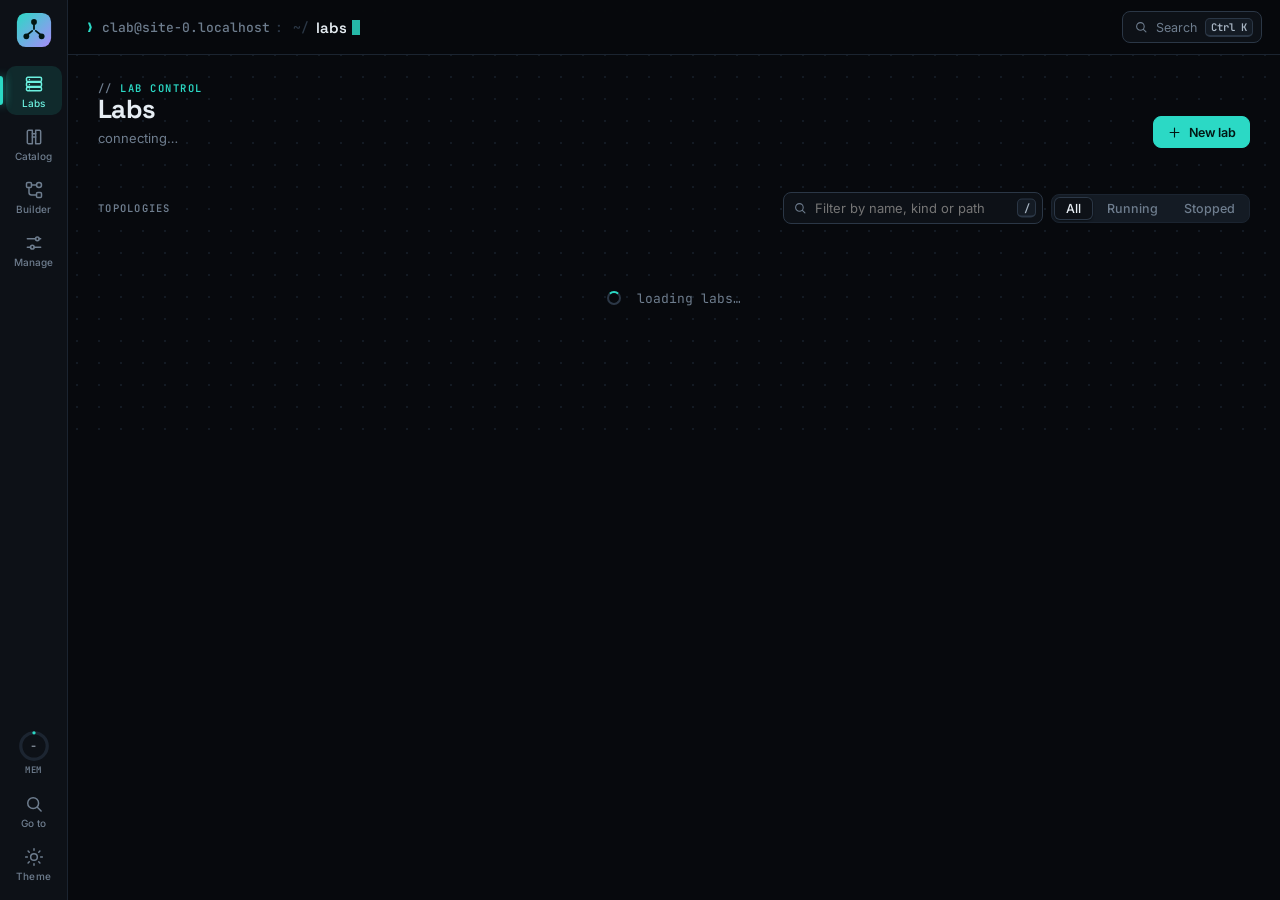
==== app/static/index.html @ 82f040de "Save current config: one click makes a running lab's state its next start "Save config" (lab list, t" ====
<!doctype html>
<html lang="en" data-theme="dark">
<head>
<meta charset="utf-8">
<meta name="viewport" content="width=device-width, initial-scale=1">
<title>Labs · Containerlab</title>
<link rel="icon" href="favicon.svg" type="image/svg+xml">
<script>try{if(localStorage.getItem("clabd-theme")==="light")document.documentElement.setAttribute("data-theme","light")}catch(e){}</script>
<link rel="stylesheet" href="ui.css">
<style>
/* ---------- header ---------- */
.live{display:inline-flex;align-items:center;gap:7px;font:500 11.5px var(--font-mono);color:var(--muted);
  padding:4px 10px;border:1px solid var(--line);border-radius:99px;background:var(--surface)}
.live.stale{color:var(--crit);border-color:color-mix(in srgb,var(--crit) 40%,transparent)}

/* ---------- host instruments ---------- */
.host{display:grid;grid-template-columns:repeat(4,minmax(0,1fr));gap:12px;margin:0 0 26px}
.meter{position:relative;background:var(--surface);border:1px solid var(--line);border-radius:var(--r-lg);
  padding:13px 16px 14px;min-width:0;overflow:hidden}
.meter::after{content:"";position:absolute;inset:0 0 auto 0;height:1px;
  background:linear-gradient(90deg,transparent,color-mix(in srgb,var(--accent) 45%,transparent),transparent);opacity:.6}
.meter .k{display:flex;align-items:center;gap:7px;font:600 10.5px var(--font-mono);letter-spacing:.12em;
  text-transform:uppercase;color:var(--muted)}
.meter .k svg{width:14px;height:14px;color:var(--accent)}
.meter .k .side{margin-left:auto;letter-spacing:.02em;text-transform:none;font-weight:500;color:var(--ink-2)}
.meter .v{font:600 24px/1.15 var(--font-mono);margin-top:8px;font-variant-numeric:tabular-nums;white-space:nowrap;
  letter-spacing:-.02em}
.meter .v small{font:400 12px var(--font-mono);color:var(--muted);margin-left:6px;letter-spacing:0}
.meter .spark{position:absolute;right:12px;bottom:12px;width:44%;height:34px;opacity:.9}
.meter .spark path.a{fill:color-mix(in srgb,var(--accent) 16%,transparent);stroke:none}
.meter .spark path.l{fill:none;stroke:var(--accent);stroke-width:1.6;vector-effect:non-scaling-stroke}
.meter .spark.warn path.l{stroke:var(--warn)} .meter .spark.warn path.a{fill:var(--warn-soft)}
.meter .spark.crit path.l{stroke:var(--crit)} .meter .spark.crit path.a{fill:var(--crit-soft)}
.bar{height:5px;border-radius:3px;background:var(--surface-3);margin-top:12px;overflow:hidden;max-width:52%}
.bar.full{max-width:none}
.bar i{display:block;height:100%;background:linear-gradient(90deg,var(--accent),var(--accent-ink));border-radius:3px;transition:width .6s ease}
.bar i.warn{background:var(--warn)} .bar i.crit{background:var(--crit)}
.segbar{display:flex;gap:3px;margin-top:12px;height:5px}
.segbar i{flex:1;border-radius:2px;background:var(--surface-3)}
.segbar i.on{background:var(--ok);box-shadow:0 0 6px color-mix(in srgb,var(--ok) 60%,transparent)}
@media (max-width:980px){ .host{grid-template-columns:1fr 1fr} }
@media (max-width:520px){ .host{grid-template-columns:1fr} }

/* ---------- toolbar ---------- */
.listhead{display:flex;align-items:center;gap:10px;margin:0 0 12px;flex-wrap:wrap}
.listhead .count{font:12px var(--font-mono);color:var(--muted)}
.listhead .tools{margin-left:auto;display:flex;gap:8px;align-items:center;flex-wrap:wrap}
.search input{width:260px}
@media (max-width:760px){ .search input{width:170px} }

/* ---------- lab rows ---------- */
.labs{display:flex;flex-direction:column;gap:8px}
.lab{position:relative;display:grid;grid-template-columns:96px minmax(0,1fr) auto auto;align-items:center;gap:18px;
  padding:10px 12px 10px 10px;background:var(--surface);border:1px solid var(--line);border-radius:var(--r-lg);
  cursor:pointer;transition:border-color .15s,box-shadow .15s,transform .15s;animation:rise .2s ease-out both}
.lab:hover{border-color:var(--line-strong);box-shadow:var(--shadow-sm)}
.lab.run{border-color:color-mix(in srgb,var(--ok) 38%,var(--line))}
.lab.run::before{content:"";position:absolute;left:-1px;top:14px;bottom:14px;width:3px;border-radius:0 3px 3px 0;
  background:var(--ok);box-shadow:0 0 12px var(--ok)}
.lab.part::before{background:var(--warn);box-shadow:0 0 12px var(--warn)}
.lab.open{border-bottom-left-radius:0;border-bottom-right-radius:0;border-color:var(--line-strong)}
.thumb{width:96px;height:60px;border-radius:8px;background:var(--canvas);border:1px solid var(--line);display:block;overflow:hidden}
.thumb line{stroke:var(--line-strong);stroke-width:1.3}
.thumb circle{fill:var(--oth);stroke:var(--canvas);stroke-width:1.2}
.thumb .k-xe{fill:var(--xe)} .thumb .k-xr{fill:var(--xr)} .thumb .k-nx{fill:var(--nx)} .thumb .k-lin{fill:var(--lin)}
.thumb .k-frr{fill:var(--frr)} .thumb .k-srl{fill:var(--srl)}
.lab.run .thumb line{stroke:color-mix(in srgb,var(--ok) 55%,var(--line-strong))}
.labmain{min-width:0}
.labname{display:flex;align-items:center;gap:9px;flex-wrap:wrap;min-width:0}
.labname a{font:600 16px var(--font-display);color:var(--ink);text-decoration:none;letter-spacing:-.01em}
.labname a:hover{color:var(--accent-ink)}
.kinds{display:flex;gap:5px;flex-wrap:wrap;margin-top:6px}
.labsub{font:11px var(--font-mono);color:var(--muted);margin-top:6px;white-space:nowrap;overflow:hidden;text-overflow:ellipsis}
.facts{display:grid;grid-template-columns:repeat(3,auto);gap:2px 18px;text-align:right;font-variant-numeric:tabular-nums}
.facts b{display:block;font:600 15px var(--font-mono);color:var(--ink)}
.facts span{display:block;font:500 9.5px var(--font-mono);letter-spacing:.1em;text-transform:uppercase;color:var(--muted)}
.acts{display:flex;gap:4px;align-items:center}
.acts .ub.main{min-width:108px}
.acts .ub.main.go svg{color:var(--ok)} .acts .ub.main.re svg{color:var(--warn)} .acts .ub.main.halt svg{color:var(--crit)}
.acts .chev svg{transition:transform .18s}
.lab.open .acts .chev svg{transform:rotate(180deg)}
@media (max-width:1060px){ .facts{display:none} }
@media (max-width:760px){
  .lab{grid-template-columns:minmax(0,1fr) auto} .thumb{display:none}
  .acts .ub.main{min-width:0}
}

/* node table */
.nodes{margin-top:-9px;border:1px solid var(--line-strong);border-top:1px dashed var(--line);
  border-radius:0 0 var(--r-lg) var(--r-lg);background:var(--surface);overflow-x:auto;padding:4px 8px 8px}
.nodes table{min-width:760px}
.nodes td{font:12px var(--font-mono);white-space:nowrap;padding:7px 12px}
.nodes td.nm{font-weight:600;color:var(--ink)}
.nodes td.nm .tag{margin-left:6px}
.nodes .ok{color:var(--ok)}

/* ---------- empty / first run ---------- */
.first{display:grid;grid-template-columns:repeat(3,1fr);gap:12px;margin-top:6px}
.first a{display:flex;flex-direction:column;gap:6px;padding:20px;border-radius:var(--r-lg);background:var(--surface);
  border:1px solid var(--line);text-decoration:none;color:var(--ink);transition:border-color .15s,box-shadow .15s}
.first a:hover{border-color:var(--accent);box-shadow:var(--glow)}
.first svg{width:26px;height:26px;color:var(--accent)}
.first b{font:600 15px var(--font-display)}
.first span{font-size:12.5px;color:var(--muted)}
@media (max-width:760px){ .first{grid-template-columns:1fr} }

/* ---------- confirm modal (delete needs a typed name) ---------- */
.plan{font:11.5px var(--font-mono);margin:6px 0 12px;padding:9px 12px;background:var(--surface-2);border:1px solid var(--line);
  border-radius:var(--r);list-style:none;word-break:break-all;color:var(--ink)}
.plan li+li{margin-top:4px}
#mextra label{display:block;font-size:12.5px;color:var(--ink-2);margin:0 0 6px}
#mextra .note{margin-bottom:12px}
</style>
</head>
<body class="dots">

<header id="appbar"></header>

<main class="page">
  <div class="page-h">
    <div>
      <div class="eyebrow">lab control</div>
      <h1>Labs</h1>
      <div class="sub" id="hostline">connecting…</div>
    </div>
    <div class="tools" id="headtools"></div>
  </div>

  <section class="host" id="stats" aria-label="Host status"></section>

  <div class="listhead">
    <div class="sech" style="margin:0;flex:none">topologies</div>
    <span class="count" id="labcount"></span>
    <div class="tools">
      <label class="search"><span id="searchicon"></span><input class="uin" id="q" type="search" data-search placeholder="Filter by name, kind or path" aria-label="Filter labs by name, kind or path"><span class="kbd">/</span></label>
      <span id="filterseg"></span>
    </div>
  </div>

  <div class="labs" id="labs"><div class="empty plain"><span class="spin"></span>&nbsp; loading labs…</div></div>
</main>

<div class="console" id="console" hidden>
  <div class="chead">
    <span class="spin" id="cspin"></span>
    <strong id="ctitle">—</strong>
    <span class="cmd" id="ccmd"></span>
    <span class="right">
      <button id="cfollow" aria-pressed="true">follow</button>
      <button id="cclose">close</button>
    </span>
  </div>
  <div class="clog" id="clog"></div>
</div>

<div class="termwrap" id="termwrap" hidden>
  <div class="termbox">
    <div class="termhead">
      <span class="who" id="term_who">—</span>
      <span class="meta" id="term_meta"></span>
      <span class="right">
        <a id="term_tab" href="#" target="_blank" rel="noopener">new tab</a>
        <button id="term_reload">reconnect</button>
        <button id="term_close">close</button>
      </span>
    </div>
    <iframe id="term_frame" title="Router CLI" allow="clipboard-write"></iframe>
  </div>
</div>

<div class="scrim" id="scrim" hidden>
  <div class="dlg" id="modal" role="dialog" aria-modal="true" aria-labelledby="mtitle">
    <header><div class="dlg-ic danger" id="micon"></div><h3 id="mtitle">Confirm</h3></header>
    <div class="body">
      <p id="mbody"></p>
      <div id="mextra"></div>
    </div>
    <footer>
      <button class="ub quiet" id="mcancel">Cancel</button>
      <button class="ub danger" id="mok">Confirm</button>
    </footer>
  </div>
</div>

<script src="ui.js"></script>
<script src="lan-dialog.js"></script>
<script>
(function(){
"use strict";

var POLL_IDLE = 3000, POLL_BUSY = 1000;
var state = null, expanded = new Set(), filter = "all";
var job = null, jobLines = 0, follow = true, timer = null, failures = 0;
var memHist = [], cpuHist = [];

// ---------- helpers ----------
function $(id){ return document.getElementById(id); }
function el(tag, cls, txt){
  var e = document.createElement(tag);
  if (cls) e.className = cls;
  if (txt !== undefined && txt !== null) e.textContent = txt;
  return e;
}
function svgEl(t, a){ var e = document.createElementNS("http://www.w3.org/2000/svg", t); for (var k in a) e.setAttribute(k, a[k]); return e; }
function gb(mb){
  if (mb === null || mb === undefined) return "—";
  return mb >= 1024 ? (mb/1024).toFixed(mb >= 10240 ? 0 : 1) + " GB" : mb + " MB";
}
function dur(s){
  if (!s && s !== 0) return "—";
  var d = Math.floor(s/86400), h = Math.floor(s%86400/3600), m = Math.floor(s%3600/60);
  if (d) return d + "d " + h + "h";
  if (h) return h + "h " + m + "m";
  return m + "m";
}
function sevClass(pct){ return pct >= 90 ? "crit" : pct >= 75 ? "warn" : ""; }

// ---------- app bar ----------
var liveBox = el("span","live");
var liveDot = el("span","led ok pulse"); liveDot.id = "livedot"; liveBox.appendChild(liveDot);
var liveTxt = el("span",null,"live"); liveTxt.id = "livetxt"; liveBox.appendChild(liveTxt);
UI.appbar($("appbar"), {active:"labs"});   // liveBox is kept off-screen: the poller still updates it
$("searchicon").appendChild(UI.icon("search"));

function newLabMenu(anchor){
  UI.menu(anchor, [
    {label:"Draw it in the builder", icon:"builder", href:"/builder.html"},
    {label:"From a template", icon:"grid", href:"/catalog.html", hint:"catalogue"},
    {label:"Import a zip or git repo", icon:"upload", href:"/catalog.html#import"}
  ]);
}
var newBtn = UI.button("New lab", "primary", null, "plus");
newBtn.setAttribute("aria-haspopup","menu");
newBtn.addEventListener("click", function(){ newLabMenu(newBtn); });
$("headtools").appendChild(newBtn);

UI.commands([
  {label:"New lab - draw it in the builder", icon:"builder", run:function(){ location.href = "/builder.html"; }},
  {label:"New lab - from a template", icon:"grid", run:function(){ location.href = "/catalog.html"; }},
  {label:"Show running labs", icon:"play", run:function(){ setFilter("running"); }},
  {label:"Show all labs", icon:"labs", run:function(){ setFilter("all"); }},
  {label:"Collapse every node table", icon:"list", run:function(){ expanded.clear(); if (state) redraw(); }}
]);
UI.keys([{keys:"Enter", label:"on a focused lab row: show / hide its nodes"}]);

// ---------- host stats ----------
function spark(hist, cls){
  var w = 100, h = 30, n = hist.length;
  var s = svgEl("svg", {"class":"spark " + (cls || ""), viewBox:"0 0 " + w + " " + h, preserveAspectRatio:"none"});
  if (n < 2) return s;
  var max = Math.max(10, Math.max.apply(null, hist) * 1.15);
  var pts = hist.map(function(v, i){ return [(i / (n - 1)) * w, h - (v / max) * (h - 2) - 1]; });
  var d = pts.map(function(p, i){ return (i ? "L" : "M") + p[0].toFixed(1) + " " + p[1].toFixed(1); }).join("");
  s.appendChild(svgEl("path", {"class":"a", d: d + "L" + w + " " + h + "L0 " + h + "Z"}));
  s.appendChild(svgEl("path", {"class":"l", d: d}));
  return s;
}
function renderStats(h){
  var box = $("stats");
  box.textContent = "";
  var memPct = h.mem_pct || 0, diskPct = h.disk_pct || 0, cpuPct = h.cpu_pct || 0;
  var freeMb = (h.mem_total_mb || 0) - (h.mem_used_mb || 0);
  function meter(ic, k, side, v, unit, title){
    var m = el("div","meter"); if (title) m.title = title;
    var kk = el("div","k"); kk.appendChild(UI.icon(ic)); kk.appendChild(el("span",null,k)); kk.appendChild(el("span","side",side||""));
    m.appendChild(kk);
    var val = el("div","v", v); if (unit) val.appendChild(el("small", null, unit)); m.appendChild(val);
    box.appendChild(m);
    return m;
  }
  function bar(m, pct, full){
    var b = el("div","bar" + (full ? " full" : "")), i = el("i", sevClass(pct)); i.style.width = Math.min(100, pct) + "%";
    b.appendChild(i); m.appendChild(b);
  }
  var mm = meter("mem", "Memory", memPct + "%", gb(h.mem_used_mb), "/ " + gb(h.mem_total_mb), gb(freeMb) + " free");
  bar(mm, memPct); mm.appendChild(spark(memHist, sevClass(memPct)));
  var cm = meter("cpu", "CPU", h.cpu_count ? h.cpu_count + " cores" : "", cpuPct.toFixed(0) + "%", h.load ? "load " + h.load[0] : "",
        h.load ? "load average " + h.load.join(" ") : "");
  bar(cm, cpuPct); cm.appendChild(spark(cpuHist, sevClass(cpuPct)));
  var dm = meter("disk", "Disk", diskPct + "% used", h.disk_free_gb + " GB", "free", h.disk_total_gb + " GB total");
  bar(dm, diskPct, true);
  var lm = meter("box", "Labs", (h.containers_running||0) + " containers", (h.labs_running||0) + " running", "/ " + (h.labs_total||0));
  var sb = el("div","segbar");
  for (var i = 0; i < Math.min(h.labs_total || 0, 24); i++) sb.appendChild(el("i", i < (h.labs_running||0) ? "on" : ""));
  lm.appendChild(sb);
  $("hostline").textContent = (h.hostname || "host") + "  ·  containerlab " + (h.clab_version || "?")
    + "  ·  up " + dur(h.uptime_s) + "  ·  " + (h.cpu_count || "?") + " cores, " + gb(h.mem_total_mb) + " RAM";
}

// ---------- labs ----------
function labSignature(s){
  return JSON.stringify(s.labs.map(function(l){
    return [l.id, l.running, l.running_count, l.healthy_count, JSON.stringify(l.lan||{}), !!s.busy,
            l.stale_config, l.stale_containers, JSON.stringify(l.saved||null),
            (l.containers||[]).map(function(c){ return c.state+c.status+(c.cpu||"")+(c.mem||""); }).join("")];
  })) + filter + query + JSON.stringify(Array.from(expanded));
}

var query = "";
function badge(cls, text, title, ic){
  var b = el("span","ubadge " + cls); if (ic) b.appendChild(UI.icon(ic));
  b.appendChild(document.createTextNode(text)); if (title) b.title = title; return b;
}
function redraw(){ renderLabs(state); lastSig = labSignature(state); }
function toggle(l){ if (expanded.has(l.id)) expanded.delete(l.id); else expanded.add(l.id); redraw(); }
function setFilter(v){
  filter = v;
  $("filterseg").querySelectorAll("button").forEach(function(b, i){
    b.setAttribute("aria-pressed", ["all","running","stopped"][i] === v ? "true" : "false"); });
  if (state) redraw();
}

// A tiny drawing of the lab: builder positions when the topology has them,
// otherwise the nodes on a circle. Purely decorative - the map is one click away.
function thumb(l){
  var W = 96, H = 60, s = svgEl("svg", {"class":"thumb", viewBox:"0 0 " + W + " " + H, "aria-hidden":"true"});
  var nodes = l.nodes || [], n = nodes.length;
  if (!n) return s;
  var pos = {}, have = nodes.filter(function(x){ return x.pos && x.pos.length === 2; }).length === n;
  if (have){
    var xs = nodes.map(function(x){ return +x.pos[0]; }), ys = nodes.map(function(x){ return +x.pos[1]; });
    var x0 = Math.min.apply(null, xs), x1 = Math.max.apply(null, xs), y0 = Math.min.apply(null, ys), y1 = Math.max.apply(null, ys);
    var sx = (W - 20) / Math.max(1, x1 - x0), sy = (H - 16) / Math.max(1, y1 - y0), sc = Math.min(sx, sy);
    var ox = (W - (x1 - x0) * sc) / 2, oy = (H - (y1 - y0) * sc) / 2;
    nodes.forEach(function(x){ pos[x.name] = [ox + (x.pos[0] - x0) * sc, oy + (x.pos[1] - y0) * sc]; });
  } else {
    var rx = n === 1 ? 0 : W / 2 - 12, ry = n === 1 ? 0 : H / 2 - 9;
    nodes.forEach(function(x, i){
      var a = -Math.PI / 2 + i * 2 * Math.PI / n;
      pos[x.name] = [W / 2 + rx * Math.cos(a), H / 2 + ry * Math.sin(a)];
    });
  }
  (l.links || []).forEach(function(k){
    var a = pos[k.a], b = pos[k.b];
    if (a && b) s.appendChild(svgEl("line", {x1:a[0], y1:a[1], x2:b[0], y2:b[1]}));
  });
  var r = n > 14 ? 2.6 : n > 8 ? 3.2 : 4;
  nodes.forEach(function(x){
    var p = pos[x.name];
    s.appendChild(svgEl("circle", {cx:p[0], cy:p[1], r:r, "class":UI.kindClass(x.kind, x.image)}));
  });
  return s;
}

function renderLabs(s){
  var host = s.host || {}, box = $("labs");
  var q = query.trim().toLowerCase();
  var labs = s.labs.filter(function(l){
    if (filter !== "all" && (filter === "running") !== !!l.running) return false;
    if (!q) return true;
    return ((l.name||"") + " " + l.path + " " + Object.keys(l.kinds||{}).join(" ")).toLowerCase().indexOf(q) >= 0;
  });
  $("labcount").textContent = s.labs.length + " total · " + (host.labs_running || 0) + " running";

  box.textContent = "";
  if (!s.labs.length){
    var first = el("div");
    first.appendChild(el("div","empty plain","No topologies found yet. Start one:"));
    var g = el("div","first");
    [["builder","Draw it","drag routers onto a canvas, wire them up, get configs generated","/builder.html"],
     ["catalog","Pick a template","SR-MPLS, SRv6, EVPN and more, ready to deploy","/catalog.html"],
     ["upload","Import","a zip export or any git repo with a .clab.yml","/catalog.html#import"]].forEach(function(c){
      var a = el("a"); a.href = c[3]; a.appendChild(UI.icon(c[0])); a.appendChild(el("b",null,c[1])); a.appendChild(el("span",null,c[2]));
      g.appendChild(a);
    });
    first.appendChild(g); box.appendChild(first); return;
  }
  if (!labs.length){ box.appendChild(el("div","empty", q ? "no lab matches “" + query + "”" : "no " + filter + " labs")); return; }

  var nameCount = {};
  s.labs.forEach(function(l){ nameCount[l.name] = (nameCount[l.name]||0) + 1; });
  var freeMb = (host.mem_total_mb || 0) - (host.mem_used_mb || 0);
  var busy = !!s.busy;

  labs.forEach(function(l, idx){
    var partial = l.running && l.running_count < l.node_count;
    var gone = l.parse_error === "topology file not found on disk";
    var drawable = l.node_count > 0 && !l.parse_error;
    var open = expanded.has(l.id) && l.node_count > 0;
    var row = el("div","lab" + (l.running ? " run" : "") + (partial ? " part" : "") + (open ? " open" : ""));
    row.style.animationDelay = Math.min(idx, 12) * 18 + "ms";
    row.tabIndex = 0;
    if (drawable){
      row.addEventListener("click", function(e){
        if (e.target.closest("a,button")) return;
        toggle(l);
      });
      row.addEventListener("keydown", function(e){
        if (e.target === row && (e.key === "Enter" || e.key === " ")){ e.preventDefault(); toggle(l); }
      });
      row.title = "click to " + (open ? "hide" : "show") + " the nodes";
    }

    row.appendChild(thumb(l));

    // --- name, badges, kinds ---
    var main = el("div","labmain"), nameLine = el("div","labname");
    nameLine.appendChild(el("span","led " + (l.running ? (partial ? "warn" : "ok") : "")));
    var nm = el("a", null, l.name || l.file);
    nm.href = drawable ? "topology.html?lab=" + encodeURIComponent(l.id) : "edit.html?lab=" + encodeURIComponent(l.id);
    nm.title = l.path;
    nameLine.appendChild(nm);
    if (partial) nameLine.appendChild(badge("warn", l.running_count + "/" + l.node_count + " up"));
    else if (l.running){
      var booting = (l.containers||[]).filter(function(c){ return c.status === "starting"; }).length;
      if (booting) nameLine.appendChild(badge("info", booting + " booting", "waiting for the routers' health checks"));
      else nameLine.appendChild(badge("ok", "running"));
    }
    if (l.parse_error) nameLine.appendChild(badge("crit", "can’t parse", l.parse_error, "warn"));
    if (l.stale_containers) nameLine.appendChild(badge("warn", "left over from a reboot",
      "Containers from a previous session exist but are stopped (the host rebooted?). "
      + "Redeploy brings the lab back; a plain start would not restart them.", "warn"));
    else if (l.stale_config && l.saved && l.saved.latest && l.saved.since_deploy)
      nameLine.appendChild(badge(l.saved.failed.length ? "warn" : "ok",
        (l.running ? "config saved " : "starts from config saved ") + whenShort(l.saved.at), savedTitle(l.saved)
        + (l.running ? "" : "\n\nStart runs deploy --reconfigure so every router boots from it."), "save"));
    else if (l.stale_config) nameLine.appendChild(badge("warn", "changed since deploy",
      "The topology or configs changed since the last deploy. Redeploy (deploy --reconfigure) loads them; "
      + "a plain start would reuse clab-" + l.name + "/ and the old config.", "warn"));
    if (nameCount[l.name] > 1) nameLine.appendChild(badge("", "name used by " + nameCount[l.name] + " files",
      "Lab name “" + l.name + "” is claimed by " + nameCount[l.name] + " topology files - only one can run at a time."));
    if (!l.running && freeMb > 0 && l.est_ram_mb > freeMb)
      nameLine.appendChild(badge("warn", "needs " + gb(l.est_ram_mb), "only " + gb(freeMb) + " free on the host", "warn"));
    var lanOn = l.lan && l.lan.enabled, lanLive = lanOn ? l.lan.active.length : 0;
    if (lanLive) nameLine.appendChild(badge("ok", "LAN · " + lanLive, lanLive + " management address(es) live on your LAN", "lan"));
    main.appendChild(nameLine);
    var kinds = el("div","kinds");
    Object.keys(l.kinds || {}).sort().forEach(function(k){
      var img = ((l.nodes || []).filter(function(n){ return n.kind === k; })[0] || {}).image;
      var t = el("span","tag " + UI.kindClass(k, img)); t.title = k;
      t.appendChild(el("i")); t.appendChild(el("b", null, l.kinds[k] + "×"));
      t.appendChild(document.createTextNode(UI.kindLabel(k, img)));
      kinds.appendChild(t);
    });
    if (kinds.children.length) main.appendChild(kinds);
    var sub = el("div","labsub", l.path);
    sub.title = l.path + (l.mgmt_subnet ? "\nmgmt " + l.mgmt_subnet : "");
    main.appendChild(sub);
    row.appendChild(main);

    // --- facts ---
    var facts = el("div","facts");
    function fact(v, k){ var d = el("div"); d.appendChild(el("b", null, v)); d.appendChild(el("span", null, k)); facts.appendChild(d); }
    fact((l.running ? l.running_count + "/" : "") + l.node_count, "nodes");
    fact(String(l.link_count), "links");
    fact((l.running ? "" : "~") + gb(l.est_ram_mb), "ram");
    row.appendChild(facts);

    // --- actions: one main button, the map, everything else in the menu ---
    var acts = el("div","acts");
    var needsRe = l.stale_config || l.stale_containers;
    var mainBtn;
    if (l.running){
      var saveBtn = UI.button("Save config", "quiet", function(){ saveLab(l, false); }, "save");
      saveBtn.title = "Save the running config of every router (and the map layout) - the next start boots from them";
      saveBtn.disabled = busy;
      acts.appendChild(saveBtn);
      mainBtn = UI.button("Stop", "main halt", function(){
        var chk = saveFirstBox();
        confirmThen("Stop " + (l.name||l.file) + "?",
          "Destroys all " + l.node_count + " nodes. Anything configured on them and not saved is lost.",
          "Stop lab", function(){ if (chk.box.checked) saveLab(l, true); else act(l, "destroy"); }, chk.wrap);
      }, "stop");
      mainBtn.title = "clab destroy";
    } else {
      // a save is a "change since deploy" too, but starting from it is just a start
      var fromSave = l.stale_config && !l.stale_containers && l.saved && l.saved.latest && l.saved.since_deploy;
      mainBtn = UI.button(needsRe && !fromSave ? "Redeploy" : "Start", "main " + (needsRe && !fromSave ? "re" : "go"), function(){
        var short = freeMb > 0 && l.est_ram_mb > freeMb;
        if (short){
          confirmThen("Not enough free memory",
            (l.name||l.file) + " needs about " + gb(l.est_ram_mb) + " but only "
            + gb(freeMb) + " is free. Deploying anyway will likely fail or destabilise running labs.",
            "Start anyway", function(){ act(l, needsRe ? "redeploy" : "deploy"); });
        } else act(l, needsRe ? "redeploy" : "deploy");
      }, needsRe && !fromSave ? "redo" : "play");
      mainBtn.title = fromSave ? "clab deploy --reconfigure - boots from the configs saved " + new Date(l.saved.at*1000).toLocaleString()
                    : needsRe ? "clab deploy --reconfigure" : "clab deploy";
    }
    mainBtn.disabled = busy || !!l.parse_error;
    if (busy) mainBtn.title = "another action is running";
    acts.appendChild(mainBtn);
    if (drawable){
      var mapA = el("a","ub quiet icon"); mapA.appendChild(UI.icon("map"));
      mapA.href = "topology.html?lab=" + encodeURIComponent(l.id); mapA.title = "topology map";
      acts.appendChild(mapA);
    }
    acts.appendChild(UI.moreButton(function(){
      return [
        drawable ? {label: expanded.has(l.id) ? "Hide nodes" : "Nodes and CLI", icon:"list", onClick:function(){ toggle(l); }} : null,
        drawable ? {label:"Topology map", icon:"map", href:"topology.html?lab=" + encodeURIComponent(l.id)} : null,
        drawable ? {label:"Convergence tests", icon:"bolt", href:"convergence.html?lab=" + encodeURIComponent(l.id)} : null,
        !gone ? {label:"Edit files", icon:"file", href:"edit.html?lab=" + encodeURIComponent(l.id)} : null,
        drawable ? {label:"LAN access…", icon:"lan", hint: lanOn ? (lanLive ? lanLive + " live" : "on") : "",
          onClick:function(){ LanDialog.open(l, function(){ schedule(300); }); }} : null,
        !gone ? {label:"Export as zip", icon:"download", href:"api/lab/export?lab=" + encodeURIComponent(l.id)} : null,
        l.running ? {label:"Redeploy", icon:"redo", disabled:busy, onClick:function(){
          confirmThen("Redeploy " + (l.name||l.file) + "?",
            "This destroys the running lab and deploys it again from the topology file. "
            + "All in-flight configuration on the nodes is lost.", "Redeploy", function(){ act(l, "redeploy"); }); }} : null,
        {sep:1},
        {label:"Delete…", icon:"trash", danger:true, disabled:busy, onClick:function(){ confirmDelete(l); }}
      ];
    }));
    if (drawable){
      var chev = UI.button("", "quiet chev", function(){ toggle(l); }, "chevron");
      chev.title = open ? "hide nodes" : "nodes and CLI";
      chev.setAttribute("aria-expanded", open ? "true" : "false");
      acts.appendChild(chev);
    }
    row.appendChild(acts);
    box.appendChild(row);

    // --- node table ---
    if (open){
      var wrap = el("div","nodes"), t = el("table","utable");
      var thead = el("thead"), hr = el("tr");
      ["node","image","state","health","mgmt ipv4","lan","cpu","memory",""].forEach(function(h){
        hr.appendChild(el("th",null,h));
      });
      thead.appendChild(hr); t.appendChild(thead);
      var tb = el("tbody");
      var byName = {};
      (l.containers||[]).forEach(function(c){ byName[c.short] = c; });
      l.nodes.forEach(function(n){
        var c = byName[n.name] || {};
        var tr = el("tr");
        var nmTd = el("td","nm",n.name);
        var kt = el("span","tag " + UI.kindClass(n.kind, n.image), UI.kindLabel(n.kind, n.image)); kt.title = n.kind;
        nmTd.appendChild(kt);
        tr.appendChild(nmTd);
        tr.appendChild(el("td","dim",n.image));
        var stTd = el("td");
        if (c.state){
          stTd.appendChild(el("span","pill " + (c.state === "running" ? "ok" : "crit"), c.state));
        } else { stTd.className = "dim"; stTd.textContent = "—"; }
        tr.appendChild(stTd);
        var hTd = el("td");
        if (/^(healthy|starting|unhealthy)$/.test(c.status || "")){
          var hc = c.status === "healthy" ? "ok" : c.status === "starting" ? "warn" : "crit";
          hTd.appendChild(el("span","pill " + hc, c.status));
        } else { hTd.className = "dim"; hTd.textContent = "—"; hTd.title = "no health check"; }
        tr.appendChild(hTd);
        tr.appendChild(el("td", c.ipv4 ? null : "dim", c.ipv4 || n.mgmt_ipv4 || "—"));
        var lanIp = l.lan && l.lan.nodes[n.name], lanUp = l.lan && l.lan.active.indexOf(n.name) >= 0;
        var lanTd = el("td", lanUp ? "ok" : "dim", lanIp ? lanIp + (lanUp ? "" : " (off)") : "—");
        var sshm = lanUp && l.lan.ssh ? l.lan.ssh[n.name] : null;
        if (sshm === "gateway"){
          lanTd.title = "no SSH server on this node - ssh reaches the dashboard's SSH gateway: "
            + l.lan.gateway_login + ", lands in the node's CLI";
          lanTd.appendChild(el("span", "dim", " · ssh gw"));
        } else if (lanUp && (l.lan.unreachable || []).indexOf(n.name) >= 0){
          lanTd.title = "the LAN address is live, but the node's management address does not answer";
          lanTd.appendChild(el("span", "dim", " · unreachable"));
          lanTd.style.color = "var(--warn)";
        } else if (sshm === "none"){
          lanTd.title = "the address is live, but nothing answers on port 22 yet";
          lanTd.appendChild(el("span", "dim", " · no ssh yet"));
        }
        tr.appendChild(lanTd);
        tr.appendChild(el("td", c.cpu ? null : "dim", c.cpu || "—"));
        tr.appendChild(el("td", c.mem ? null : "dim", c.mem || gb(n.est_ram_mb) + " est"));
        var cliTd = el("td"); cliTd.style.textAlign = "right";
        if (c.name && c.state === "running"){
          var cli = UI.button("CLI", "sm", function(){
            openTerm(c.name, n.name + " · " + l.name, (c.ipv4 || "") + " · " + n.kind);
          }, "terminal");
          cli.title = "open " + c.name + " in the browser";
          cliTd.appendChild(cli);
        }
        tr.appendChild(cliTd);
        tb.appendChild(tr);
      });
      t.appendChild(tb); wrap.appendChild(t); box.appendChild(wrap);
    }
  });
}

// ---------- web terminal ----------
// ttyd sits behind /term/ and takes the container name in ?arg=. The server
// validates that name against the running containers before it execs ssh, and
// resolves the credentials from the topology, so nothing sensitive is in here.
function termUrl(container){
  return "term/?arg=" + encodeURIComponent(container);
}
function openTerm(container, who, meta){
  $("term_who").textContent = who;
  $("term_meta").textContent = meta || "";
  $("term_tab").href = termUrl(container);
  $("term_frame").src = termUrl(container);
  $("termwrap").hidden = false;
  $("termwrap").dataset.container = container;
}
function closeTerm(){
  $("termwrap").hidden = true;
  $("term_frame").src = "about:blank";   // drop the session
}
$("term_close").addEventListener("click", closeTerm);
$("term_reload").addEventListener("click", function(){
  var c = $("termwrap").dataset.container;
  if (c) $("term_frame").src = termUrl(c);
});
$("termwrap").addEventListener("click", function(e){
  if (e.target === $("termwrap")) closeTerm();
});

// ---------- confirm modal ----------
var pending = null;
$("micon").appendChild(UI.icon("warn"));
function confirmThen(title, bodyTxt, okLabel, fn, extra){
  $("mtitle").textContent = title;
  $("mbody").textContent = bodyTxt;
  $("mok").textContent = okLabel;
  $("mok").disabled = false;
  $("mextra").textContent = "";
  $("modal").classList.toggle("wide", !!extra);
  if (extra) $("mextra").appendChild(extra);
  pending = fn;
  $("scrim").hidden = false;
  $("mok").focus();
}
function closeModal(){ $("scrim").hidden = true; pending = null; $("mextra").textContent = ""; }

// Delete asks the server what it would move - the server decides, not us -
// and makes you type the lab name, which the server checks again.
function confirmDelete(l){
  var name = l.name || l.file;
  fetch("api/delete-plan?lab=" + encodeURIComponent(l.id), {cache:"no-store"})
    .then(function(r){ return r.json().then(function(j){ return {ok:r.ok, j:j}; }); })
    .then(function(res){
      if (!res.ok){ alert(res.j.error || "could not plan the delete"); return; }
      var p = res.j, box = el("div");
      box.appendChild(el("label", null, "These move to " + p.trash_dir + ":"));
      var ul = el("ul","plan");
      p.moves.forEach(function(m){
        ul.appendChild(el("li", null, m + (p.mode === "dir" ? "/  (whole directory)" : "")));
      });
      box.appendChild(ul);
      if (p.shared_with.length)
        box.appendChild(el("div","note warn",
          "the directory also holds " + p.shared_with.join(", ")
          + " — only this lab's files are moved, the rest stays"));
      var f = el("div","field");
      var lab = el("label", null, "Type " + name + " to confirm");
      var inp = el("input","mono"); inp.type = "text"; inp.autocomplete = "off"; inp.spellcheck = false;
      lab.htmlFor = inp.id = "mconfirm";
      f.appendChild(lab); f.appendChild(inp); box.appendChild(f);

      confirmThen("Delete " + name + "?",
        (p.will_destroy ? "The lab has containers, so it is destroyed first — anything "
          + "configured on the nodes and not saved is lost. " : "")
        + "Its files are " + (p.will_destroy ? "then " : "") + "moved to the trash, not erased; a RESTORE.txt beside "
        + "them has the commands to put them back.",
        "Delete lab", function(){ act(l, "delete", {confirm_name: inp.value}); }, box);
      $("mok").disabled = true;
      inp.addEventListener("input", function(){ $("mok").disabled = inp.value !== name; });
      inp.addEventListener("keydown", function(e){
        if (e.key === "Enter" && inp.value === name) $("mok").click();
      });
      inp.focus();
    })
    .catch(function(err){ alert("request failed: " + err); });
}
$("mcancel").addEventListener("click", closeModal);
$("scrim").addEventListener("click", function(e){ if (e.target === $("scrim")) closeModal(); });
$("mok").addEventListener("click", function(){ var f = pending; closeModal(); if (f) f(); });
document.addEventListener("keydown", function(e){
  if (e.key !== "Escape") return;
  if (!$("termwrap").hidden) closeTerm(); else closeModal();
});

// ---------- save current config ----------
function whenShort(t){
  var d = new Date(t*1000), now = new Date();
  return d.toDateString() === now.toDateString() ? d.toLocaleTimeString().replace(/:\d\d$/, "") : d.toLocaleDateString();
}
function savedTitle(sv){
  return "Config saved " + new Date(sv.at*1000).toLocaleString() + (sv.by ? " by " + sv.by : "")
    + "\nsaved: " + ((sv.ok||[]).join(", ") || "-")
    + ((sv.failed||[]).length ? "\nnot saved: " + sv.failed.join(", ") : "");
}
function saveFirstBox(){
  var wrap = el("label","ucheck"), box = el("input"); box.type = "checkbox"; box.checked = true;
  wrap.appendChild(box);
  wrap.appendChild(document.createTextNode("Save the current config first, so the next start boots from it"));
  return {wrap: wrap, box: box};
}
// the map keeps its layout per browser; send it so it goes into the topology
function savedLayout(l){
  try { return JSON.parse(localStorage.getItem("clabd-pos2-" + l.id) || "null"); } catch(e){ return null; }
}
function saveLab(l, thenStop){ act(l, thenStop ? "save-destroy" : "save", {layout: savedLayout(l)}); }

// ---------- actions ----------
function act(lab, action, extra){
  var body = {lab_id: lab.id, action: action};
  if (extra) Object.keys(extra).forEach(function(k){ body[k] = extra[k]; });
  fetch("api/action", {
    method:"POST",
    headers:{"Content-Type":"application/json"},
    body: JSON.stringify(body)
  }).then(function(r){ return r.json().then(function(j){ return {ok:r.ok, j:j}; }); })
    .then(function(res){
      if (!res.ok){ alert(res.j.error || "action failed"); return; }
      job = res.j.job_id; jobLines = 0; follow = true;
      $("clog").textContent = "";
      $("console").hidden = false;
      $("cspin").style.display = "";
      $("ctitle").textContent = action + " · " + (lab.name || lab.file);
      pollJob();
      schedule(POLL_BUSY);
    })
    .catch(function(err){ alert("request failed: " + err); });
}

$("cclose").addEventListener("click", function(){ $("console").hidden = true; });
$("cfollow").addEventListener("click", function(){
  follow = !follow;
  $("cfollow").setAttribute("aria-pressed", follow ? "true" : "false");
  if (follow) $("clog").scrollTop = $("clog").scrollHeight;
});

function pollJob(){
  if (!job) return;
  fetch("api/job/" + job + "?since=" + jobLines)
    .then(function(r){ return r.json(); })
    .then(function(j){
      if (j.error) return;
      $("ccmd").textContent = j.cmd || "";
      var log = $("clog");
      (j.lines || []).forEach(function(line){
        var cls = line.indexOf("$ ") === 0 ? "cmdline"
                : /exited with code 0/.test(line) ? "done"
                : /(error|ERRO|failed|FATA)/.test(line) ? "err" : null;
        var d = el("div", cls, line);
        log.appendChild(d);
      });
      jobLines = j.total_lines;
      if (follow) log.scrollTop = log.scrollHeight;
      if (!j.running){
        $("cspin").style.display = "none";
        $("ctitle").textContent = j.action + " · " + j.lab_name
          + (j.rc === 0 ? " — done" : " — failed (rc " + j.rc + ")");
        UI.toast(j.action + " " + j.lab_name + (j.rc === 0 ? " finished" : " failed (rc " + j.rc + ")"), j.rc === 0 ? "ok" : "crit");
        job = null;
        schedule(POLL_IDLE);
      } else {
        setTimeout(pollJob, 900);
      }
    })
    .catch(function(){ setTimeout(pollJob, 2000); });
}

// ---------- polling ----------
var lastSig = "";
function tick(){
  fetch("api/state", {cache:"no-store"})
    .then(function(r){ return r.json(); })
    .then(function(s){
      failures = 0;
      liveDot.className = "led ok pulse"; liveBox.classList.remove("stale");
      liveTxt.textContent = s.busy ? "live · job running" : "live";
      state = s;
      var h = s.host || {};
      memHist.push(h.mem_pct || 0); cpuHist.push(h.cpu_pct || 0);
      if (memHist.length > 60){ memHist.shift(); cpuHist.shift(); }
      renderStats(h);
      var sig = labSignature(s);
      if (sig !== lastSig){ renderLabs(s); lastSig = sig; }
      schedule(s.busy ? POLL_BUSY : POLL_IDLE);
    })
    .catch(function(){
      failures++;
      liveDot.className = "led crit"; liveBox.classList.add("stale");
      liveTxt.textContent = "disconnected";
      schedule(Math.min(15000, 2000 * failures));
    });
}
function schedule(ms){ clearTimeout(timer); timer = setTimeout(tick, ms); }

$("filterseg").appendChild(UI.seg([["all","All"],["running","Running"],["stopped","Stopped"]], filter,
  function(v){ filter = v; if (state) redraw(); }));
$("q").addEventListener("input", function(){
  query = $("q").value; if (state) redraw();
});
$("q").addEventListener("keydown", function(e){ if (e.key === "Escape" && $("q").value){ e.stopPropagation(); $("q").value = ""; query = ""; if (state) redraw(); } });

document.addEventListener("visibilitychange", function(){
  if (!document.hidden) schedule(0);
});

tick();
})();
</script>
</body>
</html>
---- app/static/ui.css ----
/*
 * ui.css - the dashboard's design system. Every page links this and nothing
 * else for colours, type and shared components; a page's own <style> only
 * lays out what is unique to it.
 *
 *   tokens      colours (dark is the default, [data-theme=light] swaps them),
 *               kind colours for node families, fonts, radii, shadows
 *   shell       .rail (left navigation), .appbar (breadcrumb + page actions),
 *               .cmdk (command palette), .toasts
 *   components  .ub/.btn buttons, .umenu menus, .useg, .utabs, .sdot/.led,
 *               .ubadge/.pill/.tag, .uin/.field inputs, .card, .kv, .utable,
 *               .scrim/.dlg dialogs, .termwrap web terminal, .console job log,
 *               .empty, .kbd, .spin, .hint
 */
@import url("https://fonts.googleapis.com/css2?family=JetBrains+Mono:wght@400;500;600;700&family=Inter:wght@400;500;600;700&family=Space+Grotesk:wght@500;600;700&display=swap");

/* ------------------------------------------------------------------ tokens */
:root{
  color-scheme: dark;
  --font-sans:"Inter","Segoe UI",system-ui,-apple-system,sans-serif;
  --font-display:"Space Grotesk","Inter",system-ui,sans-serif;
  --font-mono:"JetBrains Mono",ui-monospace,SFMono-Regular,Menlo,Consolas,monospace;
  --r-sm:6px; --r:8px; --r-lg:12px;
  --rail-w:68px;

  --bg:#07090D; --bg-dots:#131a23;
  --surface:#0D1117; --surface-2:#141B24; --surface-3:#1C2531;
  --ink:#E6EDF3; --ink-2:#A9B6C4; --muted:#6E7D8E;
  --line:#1B2430; --line-strong:#2B3746;
  --accent:#2BD9C5; --accent-ink:#6CF0DF; --accent-soft:rgba(43,217,197,.12); --on-accent:#021714;
  --accent-2:#A78BFA;
  --ok:#3DDC84; --ok-soft:rgba(61,220,132,.12);
  --warn:#F5B946; --warn-soft:rgba(245,185,70,.13);
  --crit:#FF5F6D; --crit-soft:rgba(255,95,109,.13);
  --idle:#6E7D8E; --idle-soft:rgba(110,125,142,.14);
  --canvas:#080B10; --grid:#141C26;
  --icon-glyph:#0D1117;
  --console-bg:#05070A; --console-ink:#C9D5E0; --console-dim:#5E6E7E;
  --shadow:0 1px 0 rgba(255,255,255,.03) inset, 0 12px 32px rgba(0,0,0,.45);
  --shadow-sm:0 1px 2px rgba(0,0,0,.5);
  --glow:0 0 0 1px rgba(43,217,197,.35), 0 0 18px rgba(43,217,197,.18);

  /* node families (topology, builder, lab list chips) */
  --xe:#5AA9FF;  --xe-soft:rgba(90,169,255,.14);
  --xr:#B794F6;  --xr-soft:rgba(183,148,246,.15);
  --nx:#F472B6;  --nx-soft:rgba(244,114,182,.14);
  --lin:#2DD4BF; --lin-soft:rgba(45,212,191,.13);
  --frr:#FB923C; --frr-soft:rgba(251,146,60,.14);
  --srl:#4ADE80; --srl-soft:rgba(74,222,128,.13);
  --oth:#FBBF24; --oth-soft:rgba(251,191,36,.13);
  /* protocols in the capture viewer */
  --p-tcp:#5AA9FF; --p-icmp:#4ADE80; --p-arp:#FBBF24; --p-mpls:#B794F6; --p-rt:#FB923C;
}
:root[data-theme="light"]{
  color-scheme: light;
  --bg:#F3F5F8; --bg-dots:#DDE3EA;
  --surface:#FFFFFF; --surface-2:#F1F4F7; --surface-3:#E4E9EF;
  --ink:#0B1320; --ink-2:#364354; --muted:#667385;
  --line:#E1E6EC; --line-strong:#C8D0DA;
  --accent:#0C9C8C; --accent-ink:#08786C; --accent-soft:rgba(12,156,140,.11); --on-accent:#FFFFFF;
  --accent-2:#7C4DDB;
  --ok:#11883F; --ok-soft:rgba(17,136,63,.11);
  --warn:#B06A00; --warn-soft:rgba(176,106,0,.11);
  --crit:#D0283A; --crit-soft:rgba(208,40,58,.10);
  --idle:#728092; --idle-soft:rgba(114,128,146,.13);
  --canvas:#F7F9FB; --grid:#E3E8EE;
  --icon-glyph:#FFFFFF;
  --console-bg:#0A0E14; --console-ink:#CFD9E3; --console-dim:#687888;
  --shadow:0 1px 2px rgba(11,19,32,.06), 0 10px 28px rgba(11,19,32,.10);
  --shadow-sm:0 1px 2px rgba(11,19,32,.08);
  --glow:0 0 0 1px rgba(12,156,140,.35), 0 0 14px rgba(12,156,140,.12);
  --xe:#1F6FE0;  --xe-soft:rgba(31,111,224,.10);
  --xr:#7A3DD6;  --xr-soft:rgba(122,61,214,.10);
  --nx:#C2257A;  --nx-soft:rgba(194,37,122,.10);
  --lin:#0B8A80; --lin-soft:rgba(11,138,128,.10);
  --frr:#C2530E; --frr-soft:rgba(194,83,14,.10);
  --srl:#15803D; --srl-soft:rgba(21,128,61,.10);
  --oth:#9A6700; --oth-soft:rgba(154,103,0,.10);
  --p-tcp:#1F6FE0; --p-icmp:#15803D; --p-arp:#9A6700; --p-mpls:#7A3DD6; --p-rt:#C2530E;
}

/* ------------------------------------------------------------------- base */
*{box-sizing:border-box}
html{background:var(--bg)}
body{margin:0;background:var(--bg);color:var(--ink);font-family:var(--font-sans);font-size:13.5px;line-height:1.5;
  -webkit-font-smoothing:antialiased;-moz-osx-font-smoothing:grayscale}
body.dots{background-image:radial-gradient(var(--bg-dots) 1px, transparent 1.2px);background-size:22px 22px;
  background-attachment:fixed}
.mono,code,kbd,pre,samp{font-family:var(--font-mono)}
code{font-size:.92em}
button,input,select,textarea{font:inherit;color:inherit}
a{color:var(--accent-ink)}
::selection{background:var(--accent);color:var(--on-accent)}
:focus-visible{outline:2px solid var(--accent);outline-offset:2px;border-radius:4px}
@media (prefers-reduced-motion:reduce){*{animation:none!important;transition:none!important}}
*{scrollbar-width:thin;scrollbar-color:var(--line-strong) transparent}
::-webkit-scrollbar{width:10px;height:10px}
::-webkit-scrollbar-thumb{background:var(--line-strong);border-radius:10px;border:3px solid transparent;background-clip:content-box}
::-webkit-scrollbar-thumb:hover{background-color:var(--muted)}
::-webkit-scrollbar-track{background:transparent}
[hidden]{display:none!important}

/* ------------------------------------------------------------------ shell */
body.has-rail{padding-left:var(--rail-w)}
.rail{position:fixed;left:0;top:0;bottom:0;width:var(--rail-w);z-index:55;display:flex;flex-direction:column;
  align-items:center;gap:4px;padding:10px 0 12px;background:var(--surface);border-right:1px solid var(--line)}
.rail-logo{display:flex;align-items:center;justify-content:center;width:40px;height:40px;margin-bottom:12px;
  border-radius:11px;text-decoration:none}
.rail-logo svg{width:36px;height:36px}
.rail a.ri,.rail button.ri{position:relative;display:flex;flex-direction:column;align-items:center;gap:3px;width:56px;
  padding:8px 0 6px;border-radius:10px;border:0;background:none;color:var(--muted);text-decoration:none;cursor:pointer;
  font:500 10px var(--font-sans);letter-spacing:.01em}
.rail .ri svg{width:20px;height:20px}
.rail .ri:hover{color:var(--ink);background:var(--surface-2)}
.rail .ri[aria-current="page"]{color:var(--accent-ink);background:var(--accent-soft)}
.rail .ri[aria-current="page"]::before{content:"";position:absolute;left:-6px;top:10px;bottom:10px;width:3px;
  border-radius:0 3px 3px 0;background:var(--accent);box-shadow:0 0 10px var(--accent)}
.rail .grow{flex:1}
.rail .rgauge{display:flex;flex-direction:column;align-items:center;gap:1px;margin:4px 0 6px;text-decoration:none;
  color:var(--muted);font:600 9px var(--font-mono);letter-spacing:.04em}
.rail .rgauge svg{width:34px;height:34px}
.rail .rgauge .trk{stroke:var(--surface-3)}
.rail .rgauge .val{stroke:var(--accent);transition:stroke-dasharray .6s ease}
.rail .rgauge .val.warn{stroke:var(--warn)} .rail .rgauge .val.crit{stroke:var(--crit)}
.rail .rgauge text{font:700 9px var(--font-mono);fill:var(--ink-2)}
.rail .rjob{display:none;width:8px;height:8px;border-radius:50%;background:var(--warn);position:absolute;top:6px;right:12px;
  box-shadow:0 0 8px var(--warn);animation:pulse 1.2s ease-in-out infinite}
.rail.busy .rjob{display:block}
@media (max-width:720px){
  body.has-rail{padding-left:0;padding-bottom:58px}
  .rail{top:auto;right:0;width:auto;height:58px;flex-direction:row;justify-content:space-around;padding:0 6px;
    border-right:0;border-top:1px solid var(--line)}
  .rail-logo,.rail .grow,.rail .rgauge{display:none}
  .rail .ri[aria-current="page"]::before{left:14px;right:14px;top:-1px;bottom:auto;width:auto;height:3px;border-radius:0 0 3px 3px}
}

.appbar{position:sticky;top:0;z-index:50;flex:none;background:color-mix(in srgb,var(--bg) 82%,transparent);
  backdrop-filter:blur(10px);-webkit-backdrop-filter:blur(10px);border-bottom:1px solid var(--line)}
.appbar-in{display:flex;align-items:center;gap:10px;height:54px;padding:0 18px;min-width:0}
.appbar.narrow .appbar-in{max-width:1400px;margin:0 auto}
.ab-crumbs{display:flex;align-items:center;gap:0;min-width:0;flex:1 1 auto;overflow:hidden;font:500 13px var(--font-mono);white-space:nowrap}
.ab-crumbs .prompt{color:var(--accent);margin-right:8px;font-weight:700}
.ab-crumbs .abh{color:var(--muted)}
.ab-crumbs a{color:var(--ink-2);text-decoration:none;border-radius:4px;padding:1px 2px}
.ab-crumbs a:hover{color:var(--accent-ink);background:var(--accent-soft)}
.ab-crumbs .sep{color:var(--line-strong);margin:0 5px}
.ab-crumbs .here{font:600 15px var(--font-display);color:var(--ink);letter-spacing:-.01em;overflow:hidden;
  text-overflow:ellipsis;min-width:0;margin-left:2px}
.ab-crumbs .cur{display:inline-block;width:8px;height:15px;background:var(--accent);margin-left:6px;vertical-align:-2px;
  animation:blink 1.1s steps(1) infinite;opacity:.85}
.ab-crumbs > *:not(.here){flex:none}
.ab-right{margin-left:auto;display:flex;align-items:center;gap:8px;flex:none}
.ab-host{font:11px var(--font-mono);color:var(--muted);white-space:nowrap}
.ab-k{display:inline-flex;align-items:center;gap:8px;height:32px;padding:0 8px 0 11px;border-radius:var(--r);
  border:1px solid var(--line-strong);background:var(--surface);color:var(--muted);cursor:pointer;font:12.5px var(--font-sans)}
.ab-k:hover{color:var(--ink);border-color:var(--muted)}
.ab-k svg{width:14px;height:14px}
@media (max-width:980px){ .ab-host{display:none} }
@media (max-width:720px){ .ab-k span.t{display:none} .ab-crumbs .prompt,.ab-crumbs .abh,.ab-crumbs .hsep{display:none} }
@keyframes blink{50%{opacity:0}}
@keyframes pulse{0%,100%{opacity:1}50%{opacity:.35}}
@keyframes spin{to{transform:rotate(360deg)}}
@keyframes rise{from{opacity:0;transform:translateY(6px)}to{opacity:1;transform:none}}

/* page frame used by the scrolling pages */
.page{max-width:1400px;margin:0 auto;padding:22px clamp(14px,3vw,30px) 70px}
.page-h{display:flex;align-items:flex-end;gap:14px;flex-wrap:wrap;margin:4px 0 18px}
.page-h h1{font:700 26px/1.1 var(--font-display);letter-spacing:-.02em;margin:0}
.page-h .sub{font-size:13px;color:var(--muted);margin-top:5px}
.page-h .tools{margin-left:auto;display:flex;gap:8px;align-items:center;flex-wrap:wrap}
.eyebrow{font:600 10.5px var(--font-mono);letter-spacing:.14em;text-transform:uppercase;color:var(--accent)}
.eyebrow::before{content:"// ";color:var(--muted)}
.sech{display:flex;align-items:center;gap:10px;margin:0 0 10px;font:600 10.5px var(--font-mono);letter-spacing:.12em;
  text-transform:uppercase;color:var(--muted)}
.sech::after{content:"";flex:1;height:1px;background:var(--line)}

/* ------------------------------------------------------------- buttons */
.ub,.btn{display:inline-flex;align-items:center;justify-content:center;gap:7px;height:32px;padding:0 13px;
  border-radius:var(--r);border:1px solid var(--line-strong);background:var(--surface-2);color:var(--ink);
  font:500 12.5px var(--font-sans);cursor:pointer;white-space:nowrap;text-decoration:none;
  transition:background .12s,border-color .12s,color .12s,box-shadow .12s}
.ub:hover:not(:disabled),.btn:hover:not(:disabled){background:var(--surface-3);border-color:var(--muted)}
.ub:active:not(:disabled),.btn:active:not(:disabled){transform:translateY(.5px)}
.ub:disabled,.btn:disabled{opacity:.4;cursor:not-allowed}
.ub svg,.btn svg{width:15px;height:15px;flex:none}
.ub.primary,.btn.primary{background:var(--accent);border-color:var(--accent);color:var(--on-accent);font-weight:600}
.ub.primary:hover:not(:disabled),.btn.primary:hover:not(:disabled){background:var(--accent-ink);border-color:var(--accent-ink);box-shadow:var(--glow)}
.ub.danger,.btn.danger{background:var(--crit-soft);color:var(--crit);border-color:color-mix(in srgb,var(--crit) 55%,transparent)}
.ub.danger:hover:not(:disabled),.btn.danger:hover:not(:disabled){background:var(--crit);border-color:var(--crit);color:#fff}
.ub.quiet,.btn.ghost,.btn.quiet{border-color:transparent;background:none;color:var(--ink-2)}
.ub.quiet:hover:not(:disabled),.btn.ghost:hover:not(:disabled),.btn.quiet:hover:not(:disabled){background:var(--surface-2);color:var(--ink);border-color:transparent}
.ub.icon,.btn.icon{width:32px;padding:0}
.ub.sm,.btn.sm{height:26px;padding:0 9px;font-size:12px;border-radius:var(--r-sm);gap:5px}
.ub.sm svg,.btn.sm svg{width:13px;height:13px}
.ub.sm.icon,.btn.sm.icon{width:26px;padding:0}
.ub.lg,.btn.lg{height:38px;padding:0 18px;font-size:13.5px}
.ub[aria-pressed="true"],.ub.on,.btn[aria-pressed="true"],.btn.on{background:var(--accent-soft);border-color:var(--accent);color:var(--accent-ink)}
.ub[hidden],.btn[hidden]{display:none!important}
.btn-row{display:flex;gap:8px;flex-wrap:wrap;align-items:center}

/* ---------------------------------------------------------------- menus */
.umenu{position:fixed;z-index:200;min-width:220px;max-width:340px;max-height:80vh;overflow:auto;background:var(--surface);
  border:1px solid var(--line-strong);border-radius:var(--r-lg);box-shadow:var(--shadow);padding:5px;animation:rise .12s ease-out}
.umenu .mi{display:flex;align-items:center;gap:10px;width:100%;padding:7px 10px;border:0;background:none;
  border-radius:7px;font:13px var(--font-sans);color:var(--ink);cursor:pointer;text-align:left;text-decoration:none}
.umenu .mi:hover:not(:disabled),.umenu .mi:focus-visible{background:var(--surface-2);outline:none}
.umenu .mi:focus-visible{box-shadow:inset 0 0 0 1px var(--accent)}
.umenu .mi:disabled{opacity:.4;cursor:not-allowed}
.umenu .mi svg{width:15px;height:15px;flex:none;color:var(--muted)}
.umenu .mi:hover:not(:disabled) svg{color:var(--accent-ink)}
.umenu .mi.danger{color:var(--crit)} .umenu .mi.danger svg{color:var(--crit)}
.umenu .mi.danger:hover:not(:disabled){background:var(--crit-soft)}
.umenu .mi .hint{margin-left:auto;font:11px var(--font-mono);color:var(--muted);padding-left:10px}
.umenu .mi .chk{width:15px;height:15px;border:1.5px solid var(--line-strong);border-radius:4px;flex:none;
  display:flex;align-items:center;justify-content:center}
.umenu .mi .chk.on{background:var(--accent);border-color:var(--accent)}
.umenu .mi .chk.on::after{content:"";width:7px;height:4px;border:2px solid var(--on-accent);border-top:0;border-right:0;
  transform:rotate(-45deg) translate(1px,-1px)}
.umenu .msep{height:1px;background:var(--line);margin:5px 4px}
.umenu .mhead{font:600 10px var(--font-mono);letter-spacing:.12em;text-transform:uppercase;color:var(--muted);padding:7px 10px 3px}

/* --------------------------------------------------- segmented + tabs */
.useg{display:inline-flex;background:var(--surface-2);border:1px solid var(--line);border-radius:var(--r);padding:2px;gap:2px}
.useg button{border:0;background:none;padding:4px 12px;border-radius:6px;font:500 12.5px var(--font-sans);
  color:var(--muted);cursor:pointer;white-space:nowrap}
.useg button:hover{color:var(--ink)}
.useg button[aria-pressed="true"]{background:var(--surface);color:var(--ink);box-shadow:var(--shadow-sm),inset 0 0 0 1px var(--line-strong)}
.utabs{display:flex;gap:2px;border-bottom:1px solid var(--line);margin:0 -14px 14px;padding:0 10px;overflow-x:auto}
.utabs button{flex:none;border:0;background:none;padding:9px 10px 8px;font:500 12.5px var(--font-sans);
  color:var(--muted);cursor:pointer;border-bottom:2px solid transparent;margin-bottom:-1px}
.utabs button:hover{color:var(--ink)}
.utabs button[aria-selected="true"]{color:var(--ink);border-bottom-color:var(--accent);font-weight:600}
.utabs .n{font:500 10.5px var(--font-mono);color:var(--muted);margin-left:5px;background:var(--surface-2);
  padding:0 5px;border-radius:99px}

/* ------------------------------------------------ status + badges */
.sdot,.led{display:inline-block;width:9px;height:9px;border-radius:50%;flex:none;background:var(--idle);opacity:.7}
.sdot.ok,.led.ok{background:var(--ok);opacity:1;box-shadow:0 0 0 3px var(--ok-soft),0 0 10px color-mix(in srgb,var(--ok) 60%,transparent)}
.sdot.warn,.led.warn{background:var(--warn);opacity:1;box-shadow:0 0 0 3px var(--warn-soft),0 0 10px color-mix(in srgb,var(--warn) 60%,transparent)}
.sdot.crit,.led.crit{background:var(--crit);opacity:1;box-shadow:0 0 0 3px var(--crit-soft),0 0 10px color-mix(in srgb,var(--crit) 60%,transparent)}
.led.pulse,.sdot.pulse{animation:pulse 1.6s ease-in-out infinite}
.ubadge{display:inline-flex;align-items:center;gap:5px;font:500 11px var(--font-sans);padding:1px 8px;height:20px;
  border-radius:99px;background:var(--surface-2);color:var(--ink-2);white-space:nowrap;cursor:default;
  border:1px solid var(--line)}
.ubadge svg{width:12px;height:12px}
.ubadge.warn{background:var(--warn-soft);color:var(--warn);border-color:transparent}
.ubadge.crit{background:var(--crit-soft);color:var(--crit);border-color:transparent}
.ubadge.ok{background:var(--ok-soft);color:var(--ok);border-color:transparent}
.ubadge.info{background:var(--accent-soft);color:var(--accent-ink);border-color:transparent}
.pill{display:inline-flex;align-items:center;gap:5px;font:600 10px var(--font-mono);letter-spacing:.08em;text-transform:uppercase;
  padding:1px 8px;border-radius:5px;border:1px solid;white-space:nowrap;line-height:1.6}
.pill::before{content:"";width:5px;height:5px;border-radius:50%;background:currentColor}
.pill.ok{color:var(--ok);border-color:color-mix(in srgb,var(--ok) 45%,transparent);background:var(--ok-soft)}
.pill.warn{color:var(--warn);border-color:color-mix(in srgb,var(--warn) 45%,transparent);background:var(--warn-soft)}
.pill.crit{color:var(--crit);border-color:color-mix(in srgb,var(--crit) 45%,transparent);background:var(--crit-soft)}
.pill.idle{color:var(--idle);border-color:var(--line-strong);background:var(--idle-soft)}
.pill.info{color:var(--accent-ink);border-color:color-mix(in srgb,var(--accent) 45%,transparent);background:var(--accent-soft)}
.tag{display:inline-flex;align-items:center;gap:5px;font:500 11px var(--font-mono);padding:1px 7px;border-radius:5px;
  background:var(--surface-2);border:1px solid var(--line);color:var(--ink-2);white-space:nowrap}
.tag i{width:7px;height:7px;border-radius:2px;background:currentColor;display:block;flex:none}
.tag.k-xe{color:var(--xe);background:var(--xe-soft);border-color:transparent}
.tag.k-xr{color:var(--xr);background:var(--xr-soft);border-color:transparent}
.tag.k-nx{color:var(--nx);background:var(--nx-soft);border-color:transparent}
.tag.k-lin{color:var(--lin);background:var(--lin-soft);border-color:transparent}
.tag.k-frr{color:var(--frr);background:var(--frr-soft);border-color:transparent}
.tag.k-srl{color:var(--srl);background:var(--srl-soft);border-color:transparent}
.tag.k-oth{color:var(--oth);background:var(--oth-soft);border-color:transparent}
.tag b{color:var(--ink);font-weight:600}
.kbd,kbd{display:inline-flex;align-items:center;justify-content:center;min-width:19px;height:19px;padding:0 5px;
  font:600 10.5px var(--font-mono);color:var(--ink-2);background:var(--surface-2);border:1px solid var(--line-strong);
  border-bottom-width:2px;border-radius:5px}

/* -------------------------------------------------------------- inputs */
.uin,.field input:not([type=checkbox]):not([type=radio]):not([type=range]),.field select,.field textarea{
  height:32px;padding:0 10px;border-radius:var(--r);border:1px solid var(--line-strong);background:var(--surface);
  color:var(--ink);font:13px var(--font-sans);transition:border-color .12s,box-shadow .12s;max-width:100%}
.field textarea{height:auto;padding:8px 10px;font-family:var(--font-mono);font-size:12.5px;line-height:1.5}
.uin:hover,.field input:hover,.field select:hover{border-color:var(--muted)}
.uin:focus,.field input:focus,.field select:focus,.field textarea:focus{outline:none;border-color:var(--accent);box-shadow:0 0 0 3px var(--accent-soft)}
select.uin,.field select{padding-right:28px;appearance:none;-webkit-appearance:none;cursor:pointer;
  background-image:linear-gradient(45deg,transparent 50%,var(--muted) 50%),linear-gradient(135deg,var(--muted) 50%,transparent 50%);
  background-position:calc(100% - 15px) 14px,calc(100% - 10px) 14px;background-size:5px 5px;background-repeat:no-repeat}
.uin.mono,.field .mono{font-family:var(--font-mono);font-size:12.5px}
.field{display:flex;flex-direction:column;gap:5px;min-width:0}
.field > label,.flabel{font:600 10.5px var(--font-mono);letter-spacing:.1em;text-transform:uppercase;color:var(--muted)}
input[type=checkbox],input[type=radio]{accent-color:var(--accent);width:15px;height:15px;margin:0;cursor:pointer}
label.ucheck{display:flex;gap:8px;align-items:center;font-size:12.5px;margin-top:12px;cursor:pointer}
input[type=range]{accent-color:var(--accent)}
.search{position:relative;display:inline-flex}
.search svg{position:absolute;left:10px;top:50%;transform:translateY(-50%);width:14px;height:14px;color:var(--muted);pointer-events:none}
.search input{padding-left:31px}
.search .kbd{position:absolute;right:7px;top:50%;transform:translateY(-50%);pointer-events:none}

/* ---------------------------------------------------------- surfaces */
.card{background:var(--surface);border:1px solid var(--line);border-radius:var(--r-lg)}
.card.pad{padding:16px 18px}
.card-h{display:flex;align-items:center;gap:10px;padding:12px 16px;border-bottom:1px solid var(--line)}
.card-h h2,.card-h h3{font:600 14px var(--font-display);margin:0;letter-spacing:-.005em}
.kv{display:grid;grid-template-columns:auto 1fr;gap:5px 14px;font:11.5px var(--font-mono);margin:0}
.kv dt{color:var(--muted)}
.kv dd{margin:0;word-break:break-all;color:var(--ink)}
.hint{font-size:12px;color:var(--muted);line-height:1.5}
.note{font-size:12.5px;padding:9px 12px;border-radius:var(--r);border:1px solid var(--line);background:var(--surface-2);color:var(--ink-2)}
.note.warn{background:var(--warn-soft);color:var(--warn);border-color:transparent}
.note.crit,.note.err{background:var(--crit-soft);color:var(--crit);border-color:transparent}
.note.ok{background:var(--ok-soft);color:var(--ok);border-color:transparent}
.note.info{background:var(--accent-soft);color:var(--accent-ink);border-color:transparent}
.empty{text-align:center;padding:54px 20px;color:var(--muted);font:13px var(--font-mono)}
.empty::before{content:"¯\\_(ツ)_/¯";display:block;font-size:18px;color:var(--line-strong);margin-bottom:10px}
.empty.plain::before{display:none}
.spin{display:inline-block;width:14px;height:14px;border-radius:50%;border:2px solid var(--line-strong);
  border-top-color:var(--accent);animation:spin .7s linear infinite;flex:none;vertical-align:-2px}

.utable{border-collapse:separate;border-spacing:0;width:100%;font-size:12.5px}
.utable th{text-align:left;font:600 10px var(--font-mono);letter-spacing:.1em;text-transform:uppercase;color:var(--muted);
  padding:8px 12px;border-bottom:1px solid var(--line);white-space:nowrap;background:var(--surface);position:sticky;top:0}
.utable td{padding:8px 12px;border-bottom:1px solid var(--line);vertical-align:middle}
.utable tr:last-child td{border-bottom:0}
.utable tbody tr:hover td{background:color-mix(in srgb,var(--surface-2) 70%,transparent)}
.utable td.mono,.utable .mono{font-family:var(--font-mono);font-size:12px}
.utable td.dim,.dim{color:var(--muted)}

/* ------------------------------------------------------------ dialogs */
.scrim{position:fixed;inset:0;z-index:90;background:rgba(3,6,10,.62);backdrop-filter:blur(3px);-webkit-backdrop-filter:blur(3px);
  display:flex;align-items:center;justify-content:center;padding:20px;animation:fade .12s ease-out}
.scrim[hidden]{display:none!important}
@keyframes fade{from{opacity:0}to{opacity:1}}
.dlg{background:var(--surface);border:1px solid var(--line-strong);border-radius:14px;box-shadow:var(--shadow);
  width:min(480px,100%);max-height:88vh;display:flex;flex-direction:column;overflow:hidden;animation:rise .16s ease-out}
.dlg.wide{width:min(720px,100%)}
.dlg > header{display:flex;align-items:flex-start;gap:12px;padding:18px 20px 6px}
.dlg > header h3{font:600 17px var(--font-display);margin:0;letter-spacing:-.01em;flex:1}
.dlg > header .dlg-ic{width:34px;height:34px;border-radius:9px;display:flex;align-items:center;justify-content:center;
  background:var(--accent-soft);color:var(--accent-ink);flex:none}
.dlg > header .dlg-ic.danger{background:var(--crit-soft);color:var(--crit)}
.dlg > header .dlg-ic svg{width:18px;height:18px}
.dlg .body{padding:6px 20px 14px;overflow:auto;color:var(--ink-2);font-size:13.5px}
.dlg .body p{margin:0 0 12px}
.dlg > footer{display:flex;gap:8px;justify-content:flex-end;padding:12px 20px 16px;border-top:1px solid var(--line);background:var(--surface)}

/* ---------------------------------------------------- web terminal */
.termwrap{position:fixed;inset:0;z-index:95;background:rgba(3,6,10,.72);backdrop-filter:blur(3px);
  display:flex;align-items:center;justify-content:center;padding:clamp(8px,2.5vw,28px)}
.termwrap[hidden]{display:none!important}
.termbox{background:var(--console-bg);border:1px solid #243140;border-radius:12px;box-shadow:0 30px 80px rgba(0,0,0,.6);
  width:min(1200px,100%);height:min(780px,100%);display:flex;flex-direction:column;overflow:hidden;animation:rise .16s ease-out}
.termhead{display:flex;align-items:center;gap:12px;padding:9px 12px 9px 14px;background:#0B1017;
  border-bottom:1px solid #1B2632;color:var(--console-ink);font:12.5px var(--font-mono);flex:none}
.termhead::before{content:"";width:12px;height:12px;border-radius:50%;background:#FF5F57;flex:none;
  box-shadow:18px 0 0 #FEBC2E,36px 0 0 #28C840;margin-right:40px}
.termhead .who{font-weight:700;color:#fff}
.termhead .meta{color:var(--console-dim);overflow:hidden;text-overflow:ellipsis;white-space:nowrap}
.termhead .right{margin-left:auto;display:flex;gap:6px;flex:none}
.termhead button,.termhead a{background:rgba(255,255,255,.06);border:1px solid rgba(255,255,255,.12);border-radius:6px;
  color:var(--console-ink);padding:4px 10px;font:11.5px var(--font-mono);cursor:pointer;text-decoration:none}
.termhead button:hover,.termhead a:hover{background:rgba(255,255,255,.14);color:#fff}
.termbox iframe{border:0;width:100%;flex:1;background:var(--console-bg)}

/* -------------------------------------------------------- job console */
.console{position:fixed;left:var(--rail-w);right:0;bottom:0;z-index:60;background:var(--console-bg);
  border-top:1px solid #1E2A37;box-shadow:0 -12px 40px rgba(0,0,0,.45);display:flex;flex-direction:column;max-height:52vh;
  animation:rise .16s ease-out}
.console[hidden]{display:none!important}
@media (max-width:720px){ .console{left:0;bottom:58px} }
.chead{display:flex;align-items:center;gap:12px;padding:9px clamp(14px,3vw,28px);background:#0B1017;
  border-bottom:1px solid #1B2632;color:var(--console-ink);font:12px var(--font-mono)}
.chead strong{color:#fff}
.chead .spin{border-color:#26323F;border-top-color:var(--accent)}
.chead .cmd{color:var(--console-dim);overflow:hidden;text-overflow:ellipsis;white-space:nowrap}
.chead .right{margin-left:auto;display:flex;gap:6px;align-items:center}
.chead button{background:rgba(255,255,255,.06);border:1px solid rgba(255,255,255,.12);border-radius:6px;
  color:var(--console-ink);padding:3px 10px;font:11.5px var(--font-mono);cursor:pointer}
.chead button:hover{background:rgba(255,255,255,.14)}
.chead button[aria-pressed="true"]{border-color:var(--accent);color:var(--accent-ink)}
.clog,.jlog{overflow:auto;padding:11px clamp(14px,3vw,28px) 16px;color:var(--console-ink);font:12px/1.6 var(--font-mono);
  white-space:pre-wrap;word-break:break-word;flex:1;background:var(--console-bg)}
.clog .cmdline,.jlog .cmd{color:#7DD3FC}
.clog .err,.jlog .err{color:#FF7B86}
.clog .done,.jlog .ok{color:#4ADE80}

/* -------------------------------------------------- command palette */
.cmdk{position:fixed;inset:0;z-index:300;background:rgba(3,6,10,.55);backdrop-filter:blur(4px);-webkit-backdrop-filter:blur(4px);
  display:flex;justify-content:center;align-items:flex-start;padding:12vh 16px 16px;animation:fade .1s ease-out}
.cmdk-box{width:min(640px,100%);background:var(--surface);border:1px solid var(--line-strong);border-radius:14px;
  box-shadow:0 30px 80px rgba(0,0,0,.5),var(--glow);overflow:hidden;animation:rise .14s ease-out;display:flex;flex-direction:column;max-height:70vh}
.cmdk-in{display:flex;align-items:center;gap:10px;padding:0 14px;border-bottom:1px solid var(--line)}
.cmdk-in .p{font:700 15px var(--font-mono);color:var(--accent)}
.cmdk-in input{flex:1;height:52px;border:0;background:none;outline:none;font:15px var(--font-mono);color:var(--ink)}
.cmdk-in input::placeholder{color:var(--muted)}
.cmdk-list{overflow:auto;padding:6px}
.cmdk-g{font:600 10px var(--font-mono);letter-spacing:.12em;text-transform:uppercase;color:var(--muted);padding:9px 10px 4px}
.cmdk-it{display:flex;align-items:center;gap:11px;padding:8px 10px;border-radius:8px;cursor:pointer;color:var(--ink)}
.cmdk-it svg{width:16px;height:16px;color:var(--muted);flex:none}
.cmdk-it .t{flex:1;min-width:0;overflow:hidden;text-overflow:ellipsis;white-space:nowrap}
.cmdk-it .t small{color:var(--muted);font:11.5px var(--font-mono);margin-left:8px}
.cmdk-it .h{font:11px var(--font-mono);color:var(--muted)}
.cmdk-it.on{background:var(--accent-soft)}
.cmdk-it.on svg,.cmdk-it.on .t{color:var(--accent-ink)}
.cmdk-it mark{background:none;color:var(--accent);font-weight:700}
.cmdk-foot{display:flex;gap:14px;padding:8px 14px;border-top:1px solid var(--line);font:11px var(--font-mono);color:var(--muted)}
.cmdk-foot span{display:inline-flex;gap:5px;align-items:center}
.cmdk-empty{padding:26px;text-align:center;color:var(--muted);font:12.5px var(--font-mono)}

/* ------------------------------------------------------------ toasts */
.toasts{position:fixed;right:16px;bottom:16px;z-index:400;display:flex;flex-direction:column;gap:8px;align-items:flex-end;
  pointer-events:none;max-width:min(440px,calc(100vw - 32px))}
@media (max-width:720px){ .toasts{bottom:72px} }
.toast{pointer-events:auto;display:flex;gap:10px;align-items:flex-start;background:var(--surface);border:1px solid var(--line-strong);
  border-left:3px solid var(--accent);border-radius:10px;box-shadow:var(--shadow);padding:10px 12px 10px 12px;font-size:13px;
  color:var(--ink);animation:rise .18s ease-out;white-space:pre-wrap;word-break:break-word;cursor:pointer}
.toast svg{width:16px;height:16px;flex:none;margin-top:1px;color:var(--accent)}
.toast.crit{border-left-color:var(--crit)} .toast.crit svg{color:var(--crit)}
.toast.ok{border-left-color:var(--ok)} .toast.ok svg{color:var(--ok)}
.toast.warn{border-left-color:var(--warn)} .toast.warn svg{color:var(--warn)}
.toast.out{opacity:0;transform:translateY(6px);transition:all .2s}

/* ------------------------------------------------------ shortcut sheet */
.keys{display:grid;grid-template-columns:auto 1fr;gap:8px 16px;align-items:center;font-size:13px}
.keys dt{display:flex;gap:4px}
.keys dd{margin:0;color:var(--ink-2)}
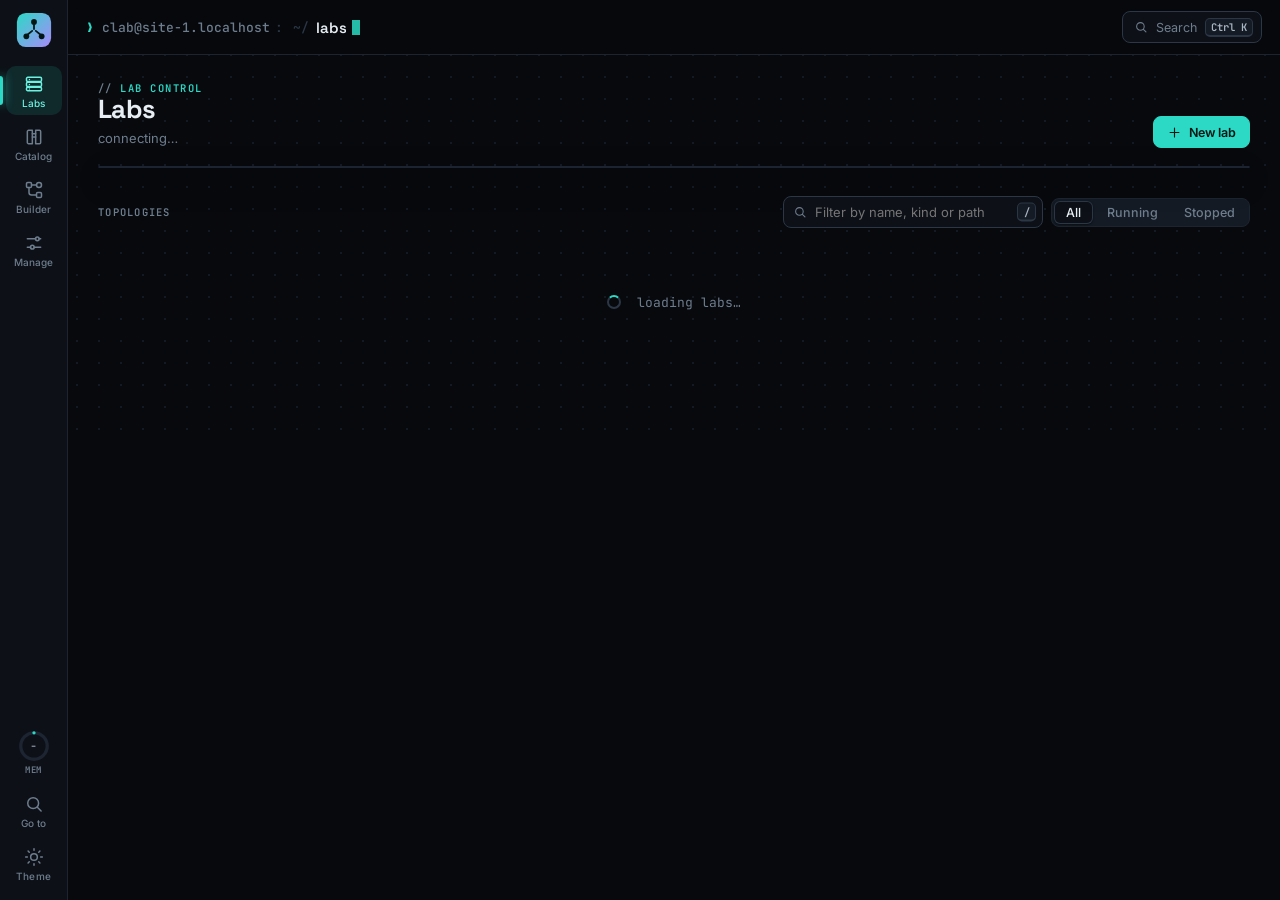
==== commit 7e7b5549: "Lab list: redesign the host status panel One panel with four cells instead of four loose cards: ring" ====
--- a/app/static/index.html
+++ b/app/static/index.html
@@ -13,33 +13,77 @@
   padding:4px 10px;border:1px solid var(--line);border-radius:99px;background:var(--surface)}
 .live.stale{color:var(--crit);border-color:color-mix(in srgb,var(--crit) 40%,transparent)}
 
-/* ---------- host instruments ---------- */
-.host{display:grid;grid-template-columns:repeat(4,minmax(0,1fr));gap:12px;margin:0 0 26px}
-.meter{position:relative;background:var(--surface);border:1px solid var(--line);border-radius:var(--r-lg);
-  padding:13px 16px 14px;min-width:0;overflow:hidden}
-.meter::after{content:"";position:absolute;inset:0 0 auto 0;height:1px;
-  background:linear-gradient(90deg,transparent,color-mix(in srgb,var(--accent) 45%,transparent),transparent);opacity:.6}
-.meter .k{display:flex;align-items:center;gap:7px;font:600 10.5px var(--font-mono);letter-spacing:.12em;
-  text-transform:uppercase;color:var(--muted)}
-.meter .k svg{width:14px;height:14px;color:var(--accent)}
-.meter .k .side{margin-left:auto;letter-spacing:.02em;text-transform:none;font-weight:500;color:var(--ink-2)}
-.meter .v{font:600 24px/1.15 var(--font-mono);margin-top:8px;font-variant-numeric:tabular-nums;white-space:nowrap;
-  letter-spacing:-.02em}
-.meter .v small{font:400 12px var(--font-mono);color:var(--muted);margin-left:6px;letter-spacing:0}
-.meter .spark{position:absolute;right:12px;bottom:12px;width:44%;height:34px;opacity:.9}
-.meter .spark path.a{fill:color-mix(in srgb,var(--accent) 16%,transparent);stroke:none}
-.meter .spark path.l{fill:none;stroke:var(--accent);stroke-width:1.6;vector-effect:non-scaling-stroke}
-.meter .spark.warn path.l{stroke:var(--warn)} .meter .spark.warn path.a{fill:var(--warn-soft)}
-.meter .spark.crit path.l{stroke:var(--crit)} .meter .spark.crit path.a{fill:var(--crit-soft)}
-.bar{height:5px;border-radius:3px;background:var(--surface-3);margin-top:12px;overflow:hidden;max-width:52%}
-.bar.full{max-width:none}
-.bar i{display:block;height:100%;background:linear-gradient(90deg,var(--accent),var(--accent-ink));border-radius:3px;transition:width .6s ease}
-.bar i.warn{background:var(--warn)} .bar i.crit{background:var(--crit)}
-.segbar{display:flex;gap:3px;margin-top:12px;height:5px}
-.segbar i{flex:1;border-radius:2px;background:var(--surface-3)}
-.segbar i.on{background:var(--ok);box-shadow:0 0 6px color-mix(in srgb,var(--ok) 60%,transparent)}
-@media (max-width:980px){ .host{grid-template-columns:1fr 1fr} }
-@media (max-width:520px){ .host{grid-template-columns:1fr} }
+/* ---------- host instruments ----------
+   One panel, four cells split by hairlines. Each cell: label row, a ring
+   gauge beside the headline number, and a full-width footer strip (trend line,
+   capacity bar or running labs) so all four line up. */
+.host{position:relative;display:grid;grid-template-columns:repeat(4,minmax(0,1fr));margin:0 0 28px;
+  border:1px solid var(--line);border-radius:16px;overflow:hidden;isolation:isolate;
+  background:linear-gradient(180deg,color-mix(in srgb,var(--surface-2) 70%,var(--surface)) 0%,var(--surface) 100%);
+  box-shadow:var(--shadow)}
+.host::before{content:"";position:absolute;inset:0 0 auto 0;height:1px;z-index:2;pointer-events:none;
+  background:linear-gradient(90deg,transparent 0%,color-mix(in srgb,var(--accent) 55%,transparent) 30%,
+    color-mix(in srgb,var(--accent-2) 45%,transparent) 70%,transparent 100%)}
+.host::after{content:"";position:absolute;inset:-40% 40% auto -10%;height:120%;z-index:-1;pointer-events:none;
+  background:radial-gradient(closest-side,color-mix(in srgb,var(--accent) 7%,transparent),transparent)}
+.inst{position:relative;min-width:0;padding:16px 20px 0;display:flex;flex-direction:column}
+.inst + .inst{border-left:1px solid var(--line)}
+.inst .k{display:flex;align-items:center;gap:8px;font:500 12px var(--font-sans);color:var(--ink-2);letter-spacing:.01em}
+.inst .k .ic{display:grid;place-items:center;width:22px;height:22px;border-radius:7px;
+  background:var(--accent-soft);color:var(--accent-ink);box-shadow:inset 0 0 0 1px color-mix(in srgb,var(--accent) 22%,transparent)}
+.inst .k .ic svg{width:13px;height:13px}
+.inst .k .chip{margin-left:auto;font:500 10.5px var(--font-mono);padding:2px 8px;border-radius:99px;
+  color:var(--muted);background:var(--surface-3);white-space:nowrap}
+.inst .k .chip.ok{color:var(--ok);background:var(--ok-soft)}
+.inst .k .chip.warn{color:var(--warn);background:var(--warn-soft)}
+.inst .k .chip.crit{color:var(--crit);background:var(--crit-soft)}
+.inst .body{display:flex;align-items:center;gap:16px;margin-top:14px}
+.ring{flex:none;position:relative;width:58px;height:58px}
+.ring svg{width:58px;height:58px;transform:rotate(-90deg);overflow:visible}
+.ring .track{fill:none;stroke:var(--surface-3);stroke-width:5}
+.ring .arc{fill:none;stroke:var(--ring,var(--accent));stroke-width:5;stroke-linecap:round;
+  transition:stroke-dashoffset .9s cubic-bezier(.2,.7,.2,1),stroke .4s;
+  filter:drop-shadow(0 0 5px color-mix(in srgb,var(--ring,var(--accent)) 45%,transparent))}
+.ring b{position:absolute;inset:0;display:flex;align-items:center;justify-content:center;font:600 13px var(--font-mono);
+  font-variant-numeric:tabular-nums;color:var(--ink);letter-spacing:-.02em}
+.ring b small{font-size:9px;color:var(--muted);margin-left:1px;font-weight:500}
+.inst.warn{--ring:var(--warn)} .inst.crit{--ring:var(--crit)} .inst.okc{--ring:var(--ok)}
+.inst .num{min-width:0}
+.inst .v{font:600 26px/1.05 var(--font-display);letter-spacing:-.025em;font-variant-numeric:tabular-nums;
+  white-space:nowrap;color:var(--ink)}
+.inst .v small{font:500 13px var(--font-sans);color:var(--muted);margin-left:5px;letter-spacing:0}
+.inst .d{font:400 11.5px var(--font-mono);color:var(--muted);margin-top:6px;white-space:nowrap;
+  overflow:hidden;text-overflow:ellipsis}
+.inst .d em{font-style:normal;color:var(--ink-2)}
+.inst .foot{margin:14px -20px 0;height:44px;position:relative}
+/* trend line, edge to edge, fading out at the top */
+.inst .trend{position:absolute;inset:0;width:100%;height:100%;display:block}
+.inst .trend .l{fill:none;stroke:var(--ring,var(--accent));stroke-width:1.5;vector-effect:non-scaling-stroke;stroke-linejoin:round}
+.inst .trend .dot{fill:var(--ring,var(--accent))}
+.inst .foot .span{position:absolute;right:12px;top:2px;font:500 9.5px var(--font-mono);color:var(--muted);
+  letter-spacing:.06em;text-transform:uppercase;opacity:.8}
+/* disk capacity */
+.cap{position:absolute;left:20px;right:20px;top:8px}
+.cap .track{height:8px;border-radius:99px;background:var(--surface-3);overflow:hidden;
+  box-shadow:inset 0 1px 1px rgba(0,0,0,.18)}
+.cap .used{height:100%;border-radius:99px;transition:width .9s cubic-bezier(.2,.7,.2,1);
+  background:linear-gradient(90deg,color-mix(in srgb,var(--ring,var(--accent)) 70%,transparent),var(--ring,var(--accent)));
+  box-shadow:0 0 10px color-mix(in srgb,var(--ring,var(--accent)) 40%,transparent)}
+.cap .legend{display:flex;justify-content:space-between;margin-top:8px;font:500 10.5px var(--font-mono);color:var(--muted)}
+.cap .legend i{display:inline-block;width:7px;height:7px;border-radius:2px;margin-right:6px;vertical-align:0;background:var(--ring,var(--accent))}
+.cap .legend span + span i{background:var(--surface-3);box-shadow:inset 0 0 0 1px var(--line-strong)}
+/* running labs */
+.runl{position:absolute;left:20px;right:20px;top:6px;display:flex;gap:6px;flex-wrap:nowrap;overflow:hidden}
+.runl a{display:inline-flex;align-items:center;gap:6px;max-width:100%;padding:3px 9px;border-radius:99px;
+  font:500 11px var(--font-mono);color:var(--ink-2);text-decoration:none;white-space:nowrap;overflow:hidden;text-overflow:ellipsis;
+  background:var(--ok-soft);box-shadow:inset 0 0 0 1px color-mix(in srgb,var(--ok) 25%,transparent)}
+.runl a:hover{color:var(--ink)}
+.runl a i{flex:none;width:6px;height:6px;border-radius:50%;background:var(--ok);box-shadow:0 0 6px var(--ok)}
+.runl .more{color:var(--muted);background:var(--surface-3);box-shadow:none}
+.runl .none{font:400 11px var(--font-mono);color:var(--muted);padding-top:3px}
+@media (max-width:1100px){ .host{grid-template-columns:1fr 1fr} .inst:nth-child(3){border-left:0}
+  .inst:nth-child(n+3){border-top:1px solid var(--line)} }
+@media (max-width:560px){ .host{grid-template-columns:1fr} .inst + .inst{border-left:0;border-top:1px solid var(--line)} }
 
 /* ---------- toolbar ---------- */
 .listhead{display:flex;align-items:center;gap:10px;margin:0 0 12px;flex-wrap:wrap}
@@ -191,7 +235,7 @@
 var POLL_IDLE = 3000, POLL_BUSY = 1000;
 var state = null, expanded = new Set(), filter = "all";
 var job = null, jobLines = 0, follow = true, timer = null, failures = 0;
-var memHist = [], cpuHist = [];
+var memHist = [], cpuHist = [], histT = [];
 
 // ---------- helpers ----------
 function $(id){ return document.getElementById(id); }
@@ -244,45 +288,137 @@
 UI.keys([{keys:"Enter", label:"on a focused lab row: show / hide its nodes"}]);
 
 // ---------- host stats ----------
-function spark(hist, cls){
-  var w = 100, h = 30, n = hist.length;
-  var s = svgEl("svg", {"class":"spark " + (cls || ""), viewBox:"0 0 " + w + " " + h, preserveAspectRatio:"none"});
-  if (n < 2) return s;
-  var max = Math.max(10, Math.max.apply(null, hist) * 1.15);
-  var pts = hist.map(function(v, i){ return [(i / (n - 1)) * w, h - (v / max) * (h - 2) - 1]; });
-  var d = pts.map(function(p, i){ return (i ? "L" : "M") + p[0].toFixed(1) + " " + p[1].toFixed(1); }).join("");
-  s.appendChild(svgEl("path", {"class":"a", d: d + "L" + w + " " + h + "L0 " + h + "Z"}));
-  s.appendChild(svgEl("path", {"class":"l", d: d}));
-  return s;
-}
-function renderStats(h){
-  var box = $("stats");
-  box.textContent = "";
+// Built once, then updated in place so the gauges and bars animate.
+var RING_C = 2 * Math.PI * 25;
+var inst = null;
+function instCell(ic, label){
+  var c = el("div","inst"), k = el("div","k"), i = el("span","ic");
+  i.appendChild(UI.icon(ic)); k.appendChild(i); k.appendChild(el("span", null, label));
+  var chip = el("span","chip"); k.appendChild(chip); c.appendChild(k);
+  var body = el("div","body"), ring = el("div","ring");
+  var sv = svgEl("svg", {viewBox:"0 0 58 58"});
+  sv.appendChild(svgEl("circle", {"class":"track", cx:29, cy:29, r:25}));
+  var arc = svgEl("circle", {"class":"arc", cx:29, cy:29, r:25, "stroke-dasharray":RING_C, "stroke-dashoffset":RING_C});
+  sv.appendChild(arc); ring.appendChild(sv);
+  var rl = el("b"); ring.appendChild(rl); body.appendChild(ring);
+  var num = el("div","num"), v = el("div","v"), d = el("div","d");
+  num.appendChild(v); num.appendChild(d); body.appendChild(num); c.appendChild(body);
+  var foot = el("div","foot"); c.appendChild(foot);
+  $("stats").appendChild(c);
+  return {c:c, chip:chip, arc:arc, rl:rl, v:v, d:d, foot:foot};
+}
+function setRing(x, frac, label, unit){
+  x.arc.setAttribute("stroke-dashoffset", (RING_C * (1 - Math.max(0, Math.min(1, frac)))).toFixed(2));
+  x.rl.textContent = label; if (unit) x.rl.appendChild(el("small", null, unit));
+}
+function setVal(x, big, unit){ x.v.textContent = big; if (unit) x.v.appendChild(el("small", null, unit)); }
+function setDesc(x, parts){
+  x.d.textContent = "";
+  parts.forEach(function(p, i){
+    if (i) x.d.appendChild(document.createTextNode(" · "));
+    if (Array.isArray(p)){ x.d.appendChild(el("em", null, p[0])); x.d.appendChild(document.createTextNode(" " + p[1])); }
+    else x.d.appendChild(document.createTextNode(p));
+  });
+}
+function setSev(x, sev){ x.c.classList.toggle("warn", sev === "warn"); x.c.classList.toggle("crit", sev === "crit"); }
+function setChip(x, text, cls){ x.chip.textContent = text; x.chip.className = "chip " + (cls || ""); }
+function sevWord(pct){ return pct >= 90 ? "critical" : pct >= 75 ? "high" : "normal"; }
+// smooth trend line (Catmull-Rom as cubic Béziers) with a gradient fill fading upwards
+var gradSeq = 0;
+function trend(x, hist){
+  var w = 300, h = 44, n = hist.length;
+  if (!x.tr){
+    var id = "tg" + (++gradSeq);
+    var s = svgEl("svg", {"class":"trend", viewBox:"0 0 " + w + " " + h, preserveAspectRatio:"none"});
+    var defs = svgEl("defs"), g = svgEl("linearGradient", {id:id, x1:0, y1:0, x2:0, y2:1});
+    var s1 = svgEl("stop", {offset:"0"}); s1.setAttribute("style", "stop-color:var(--ring,var(--accent));stop-opacity:.28");
+    var s2 = svgEl("stop", {offset:"1"}); s2.setAttribute("style", "stop-color:var(--ring,var(--accent));stop-opacity:0");
+    g.appendChild(s1); g.appendChild(s2); defs.appendChild(g); s.appendChild(defs);
+    var a = svgEl("path", {fill:"url(#" + id + ")"}), l = svgEl("path", {"class":"l"});
+    s.appendChild(a); s.appendChild(l);
+    x.foot.appendChild(s);
+    var sp = el("span","span"); x.foot.appendChild(sp);
+    x.tr = {a:a, l:l, sp:sp};
+  }
+  x.tr.sp.textContent = n > 1 ? "last " + dur(Math.max(60, Math.round((Date.now() - histT[0]) / 1000))) : "";
+  if (n < 2){ x.tr.a.setAttribute("d", ""); x.tr.l.setAttribute("d", ""); return; }
+  // the line's own range (at least 10 points), so a steady value sits mid-strip
+  var hi = Math.max.apply(null, hist), lo = Math.min.apply(null, hist);
+  var mid = (hi + lo) / 2, half = Math.max(5, (hi - lo) / 2 * 1.3);
+  lo = Math.max(0, mid - half); hi = lo + 2 * half;
+  var pts = hist.map(function(v, i){ return [(i / (n - 1)) * w, h - 4 - ((v - lo) / (hi - lo)) * (h - 14)]; });
+  var d = "M" + pts[0][0].toFixed(1) + " " + pts[0][1].toFixed(1);
+  for (var i = 0; i < n - 1; i++){
+    var p0 = pts[i - 1] || pts[i], p1 = pts[i], p2 = pts[i + 1], p3 = pts[i + 2] || p2;
+    d += "C" + (p1[0] + (p2[0] - p0[0]) / 6).toFixed(1) + " " + (p1[1] + (p2[1] - p0[1]) / 6).toFixed(1)
+       + " " + (p2[0] - (p3[0] - p1[0]) / 6).toFixed(1) + " " + (p2[1] - (p3[1] - p1[1]) / 6).toFixed(1)
+       + " " + p2[0].toFixed(1) + " " + p2[1].toFixed(1);
+  }
+  x.tr.l.setAttribute("d", d);
+  x.tr.a.setAttribute("d", d + "L" + w + " " + h + "L0 " + h + "Z");
+}
+function renderStats(h, labs){
+  if (!inst){
+    $("stats").textContent = "";
+    inst = {mem: instCell("mem", "Memory"), cpu: instCell("cpu", "CPU"),
+            disk: instCell("disk", "Disk"), labs: instCell("box", "Labs")};
+    inst.labs.c.classList.add("okc");
+    var cap = el("div","cap"), tr = el("div","track"), used = el("div","used"), lg = el("div","legend");
+    tr.appendChild(used); cap.appendChild(tr); cap.appendChild(lg); inst.disk.foot.appendChild(cap);
+    inst.disk.used = used; inst.disk.lg = lg;
+    inst.labs.runl = el("div","runl"); inst.labs.foot.appendChild(inst.labs.runl);
+  }
   var memPct = h.mem_pct || 0, diskPct = h.disk_pct || 0, cpuPct = h.cpu_pct || 0;
   var freeMb = (h.mem_total_mb || 0) - (h.mem_used_mb || 0);
-  function meter(ic, k, side, v, unit, title){
-    var m = el("div","meter"); if (title) m.title = title;
-    var kk = el("div","k"); kk.appendChild(UI.icon(ic)); kk.appendChild(el("span",null,k)); kk.appendChild(el("span","side",side||""));
-    m.appendChild(kk);
-    var val = el("div","v", v); if (unit) val.appendChild(el("small", null, unit)); m.appendChild(val);
-    box.appendChild(m);
-    return m;
+
+  var m = inst.mem;
+  setSev(m, sevClass(memPct)); setRing(m, memPct / 100, Math.round(memPct), "%");
+  setChip(m, gb(freeMb) + " free", sevClass(memPct) || "ok");
+  setVal(m, ((h.mem_used_mb || 0) / 1024).toFixed(1), "GB used");
+  setDesc(m, [["of " + gb(h.mem_total_mb || 0), "total"]]);
+  m.c.title = gb(freeMb) + " free of " + gb(h.mem_total_mb || 0);
+  trend(m, memHist);
+
+  var c = inst.cpu;
+  setSev(c, sevClass(cpuPct)); setRing(c, cpuPct / 100, Math.round(cpuPct), "%");
+  setChip(c, sevWord(cpuPct), sevClass(cpuPct) || "ok");
+  setVal(c, String(h.cpu_count || "?"), "cores");
+  setDesc(c, h.load ? [["load", h.load.join("  ")]] : ["load unknown"]);
+  c.c.title = h.load ? "load average 1 / 5 / 15 min: " + h.load.join(" / ") : "";
+  trend(c, cpuHist);
+
+  var dk = inst.disk, total = h.disk_total_gb || 0, free = h.disk_free_gb || 0;
+  setSev(dk, sevClass(diskPct)); setRing(dk, diskPct / 100, Math.round(diskPct), "%");
+  setChip(dk, sevWord(diskPct), sevClass(diskPct) || "ok");
+  setVal(dk, String(free), "GB free");
+  setDesc(dk, [["of " + total + " GB", "on /"]]);
+  dk.used.style.width = Math.min(100, diskPct) + "%";
+  dk.lg.textContent = "";
+  var u = el("span"); u.appendChild(el("i")); u.appendChild(document.createTextNode(Math.max(0, total - free) + " GB used"));
+  var f = el("span"); f.appendChild(el("i")); f.appendChild(document.createTextNode(free + " GB free"));
+  dk.lg.appendChild(u); dk.lg.appendChild(f);
+
+  var lb = inst.labs, run = h.labs_running || 0, tot = h.labs_total || 0;
+  setRing(lb, tot ? run / tot : 0, run + "/" + tot);
+  setChip(lb, (h.containers_running || 0) + " containers", run ? "ok" : "");
+  setVal(lb, String(run), run === 1 ? "lab running" : "labs running");
+  setDesc(lb, [[String(Math.max(0, tot - run)), "stopped"], [String(tot), "total"]]);
+  var names = (labs || []).filter(function(l){ return l.running; });
+  var sig = names.map(function(l){ return l.id; }).join();
+  if (lb.runSig !== sig){
+    lb.runSig = sig; lb.runl.textContent = "";
+    if (!names.length) lb.runl.appendChild(el("span","none","nothing running"));
+    names.slice(0, 2).forEach(function(l){
+      var a = el("a"); a.href = "topology.html?lab=" + encodeURIComponent(l.id); a.title = "open " + (l.name || l.file);
+      a.appendChild(el("i")); a.appendChild(document.createTextNode(l.name || l.file)); lb.runl.appendChild(a);
+    });
+    if (names.length > 2){
+      var mo = el("a","more", "+" + (names.length - 2)); mo.href = "#"; mo.title = names.slice(2).map(function(l){ return l.name; }).join(", ");
+      mo.addEventListener("click", function(e){ e.preventDefault(); setFilter("running"); });
+      lb.runl.appendChild(mo);
+    }
   }
-  function bar(m, pct, full){
-    var b = el("div","bar" + (full ? " full" : "")), i = el("i", sevClass(pct)); i.style.width = Math.min(100, pct) + "%";
-    b.appendChild(i); m.appendChild(b);
-  }
-  var mm = meter("mem", "Memory", memPct + "%", gb(h.mem_used_mb), "/ " + gb(h.mem_total_mb), gb(freeMb) + " free");
-  bar(mm, memPct); mm.appendChild(spark(memHist, sevClass(memPct)));
-  var cm = meter("cpu", "CPU", h.cpu_count ? h.cpu_count + " cores" : "", cpuPct.toFixed(0) + "%", h.load ? "load " + h.load[0] : "",
-        h.load ? "load average " + h.load.join(" ") : "");
-  bar(cm, cpuPct); cm.appendChild(spark(cpuHist, sevClass(cpuPct)));
-  var dm = meter("disk", "Disk", diskPct + "% used", h.disk_free_gb + " GB", "free", h.disk_total_gb + " GB total");
-  bar(dm, diskPct, true);
-  var lm = meter("box", "Labs", (h.containers_running||0) + " containers", (h.labs_running||0) + " running", "/ " + (h.labs_total||0));
-  var sb = el("div","segbar");
-  for (var i = 0; i < Math.min(h.labs_total || 0, 24); i++) sb.appendChild(el("i", i < (h.labs_running||0) ? "on" : ""));
-  lm.appendChild(sb);
+
   $("hostline").textContent = (h.hostname || "host") + "  ·  containerlab " + (h.clab_version || "?")
     + "  ·  up " + dur(h.uptime_s) + "  ·  " + (h.cpu_count || "?") + " cores, " + gb(h.mem_total_mb) + " RAM";
 }
@@ -762,9 +898,9 @@
       liveTxt.textContent = s.busy ? "live · job running" : "live";
       state = s;
       var h = s.host || {};
-      memHist.push(h.mem_pct || 0); cpuHist.push(h.cpu_pct || 0);
-      if (memHist.length > 60){ memHist.shift(); cpuHist.shift(); }
-      renderStats(h);
+      memHist.push(h.mem_pct || 0); cpuHist.push(h.cpu_pct || 0); histT.push(Date.now());
+      if (memHist.length > 60){ memHist.shift(); cpuHist.shift(); histT.shift(); }
+      renderStats(h, s.labs);
       var sig = labSignature(s);
       if (sig !== lastSig){ renderLabs(s); lastSig = sig; }
       schedule(s.busy ? POLL_BUSY : POLL_IDLE);
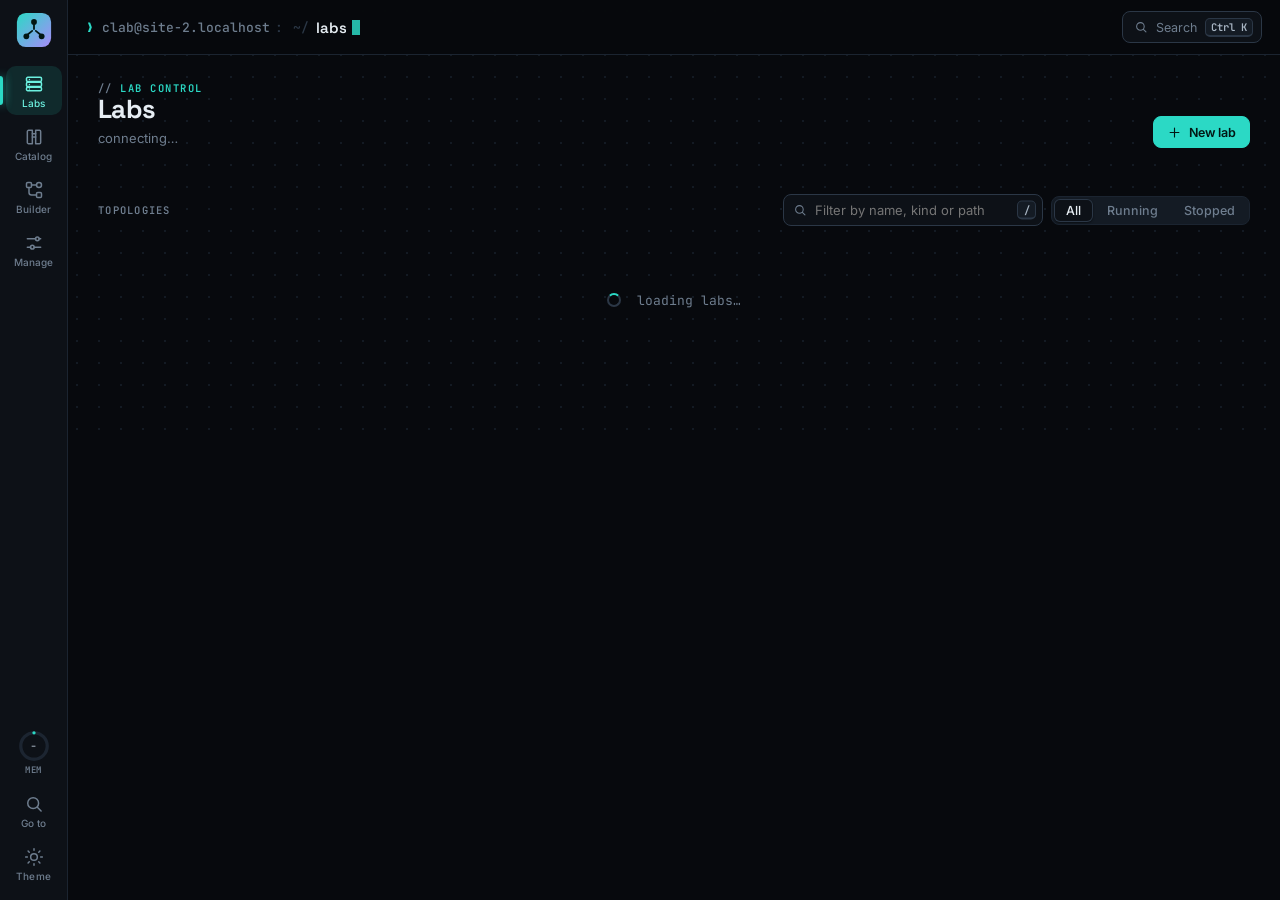
==== commit ab19d3aa: "Lab list: host status as four spaced cards Co-Authored-By: Claude Opus 5.5 <noreply@anthropic.com>" ====
--- a/app/static/index.html
+++ b/app/static/index.html
@@ -17,17 +17,16 @@
    One panel, four cells split by hairlines. Each cell: label row, a ring
    gauge beside the headline number, and a full-width footer strip (trend line,
    capacity bar or running labs) so all four line up. */
-.host{position:relative;display:grid;grid-template-columns:repeat(4,minmax(0,1fr));margin:0 0 28px;
-  border:1px solid var(--line);border-radius:16px;overflow:hidden;isolation:isolate;
+.host{display:grid;grid-template-columns:repeat(4,minmax(0,1fr));gap:14px;margin:0 0 28px}
+.inst{position:relative;min-width:0;padding:16px 20px 0;display:flex;flex-direction:column;overflow:hidden;isolation:isolate;
+  border:1px solid var(--line);border-radius:14px;box-shadow:var(--shadow);
   background:linear-gradient(180deg,color-mix(in srgb,var(--surface-2) 70%,var(--surface)) 0%,var(--surface) 100%);
-  box-shadow:var(--shadow)}
-.host::before{content:"";position:absolute;inset:0 0 auto 0;height:1px;z-index:2;pointer-events:none;
-  background:linear-gradient(90deg,transparent 0%,color-mix(in srgb,var(--accent) 55%,transparent) 30%,
-    color-mix(in srgb,var(--accent-2) 45%,transparent) 70%,transparent 100%)}
-.host::after{content:"";position:absolute;inset:-40% 40% auto -10%;height:120%;z-index:-1;pointer-events:none;
-  background:radial-gradient(closest-side,color-mix(in srgb,var(--accent) 7%,transparent),transparent)}
-.inst{position:relative;min-width:0;padding:16px 20px 0;display:flex;flex-direction:column}
-.inst + .inst{border-left:1px solid var(--line)}
+  transition:border-color .2s}
+.inst:hover{border-color:var(--line-strong)}
+.inst::before{content:"";position:absolute;inset:0 0 auto 0;height:1px;pointer-events:none;
+  background:linear-gradient(90deg,transparent,color-mix(in srgb,var(--ring,var(--accent)) 60%,transparent),transparent)}
+.inst::after{content:"";position:absolute;inset:-60% 30% auto -30%;height:140%;z-index:-1;pointer-events:none;
+  background:radial-gradient(closest-side,color-mix(in srgb,var(--ring,var(--accent)) 8%,transparent),transparent)}
 .inst .k{display:flex;align-items:center;gap:8px;font:500 12px var(--font-sans);color:var(--ink-2);letter-spacing:.01em}
 .inst .k .ic{display:grid;place-items:center;width:22px;height:22px;border-radius:7px;
   background:var(--accent-soft);color:var(--accent-ink);box-shadow:inset 0 0 0 1px color-mix(in srgb,var(--accent) 22%,transparent)}
@@ -81,9 +80,8 @@
 .runl a i{flex:none;width:6px;height:6px;border-radius:50%;background:var(--ok);box-shadow:0 0 6px var(--ok)}
 .runl .more{color:var(--muted);background:var(--surface-3);box-shadow:none}
 .runl .none{font:400 11px var(--font-mono);color:var(--muted);padding-top:3px}
-@media (max-width:1100px){ .host{grid-template-columns:1fr 1fr} .inst:nth-child(3){border-left:0}
-  .inst:nth-child(n+3){border-top:1px solid var(--line)} }
-@media (max-width:560px){ .host{grid-template-columns:1fr} .inst + .inst{border-left:0;border-top:1px solid var(--line)} }
+@media (max-width:1100px){ .host{grid-template-columns:1fr 1fr} }
+@media (max-width:560px){ .host{grid-template-columns:1fr} }
 
 /* ---------- toolbar ---------- */
 .listhead{display:flex;align-items:center;gap:10px;margin:0 0 12px;flex-wrap:wrap}
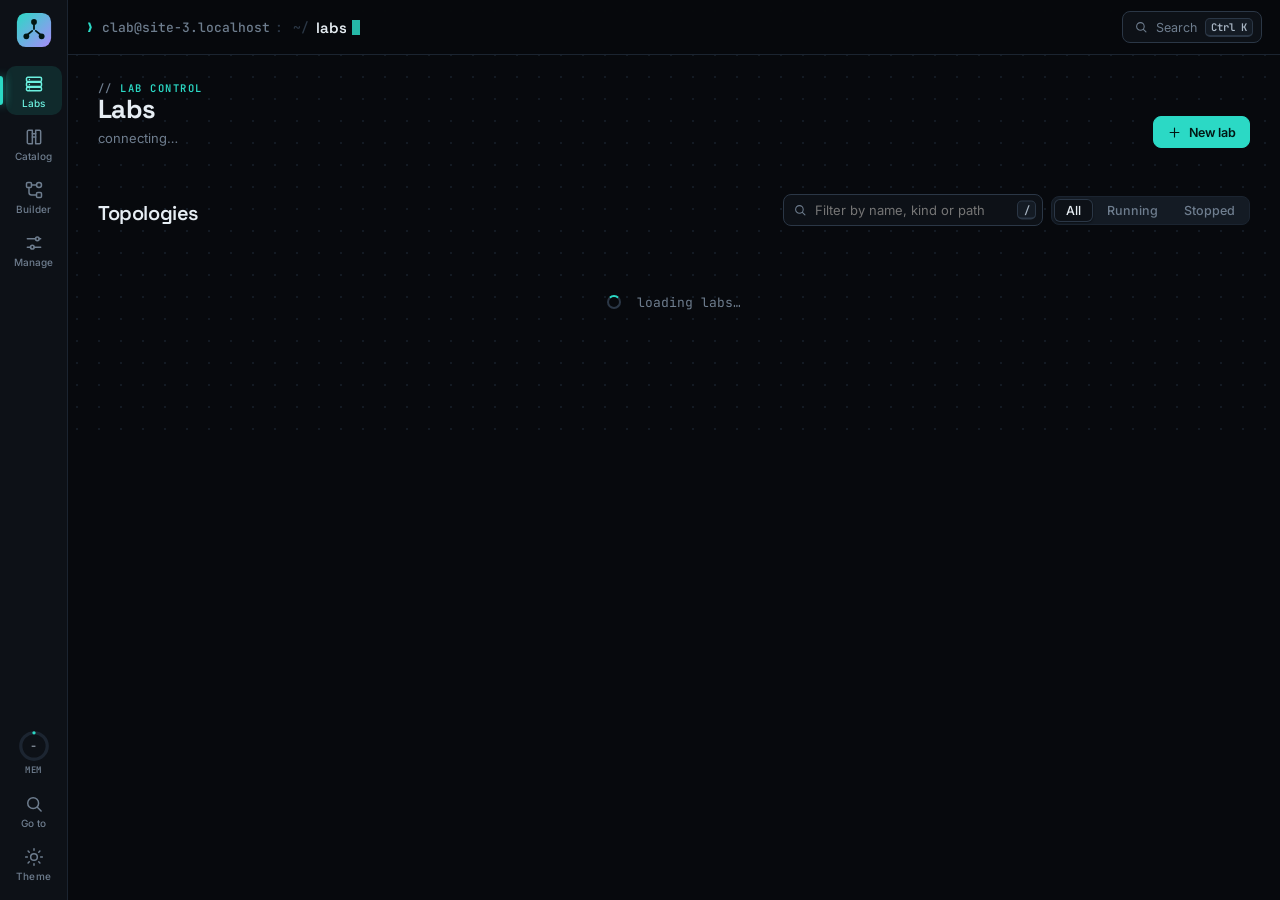
==== commit 4ed2eccc: "Lab list: premium Topologies section Section header with live lab / running / stopped counts and cou" ====
--- a/app/static/index.html
+++ b/app/static/index.html
@@ -84,52 +84,101 @@
 @media (max-width:560px){ .host{grid-template-columns:1fr} }
 
 /* ---------- toolbar ---------- */
-.listhead{display:flex;align-items:center;gap:10px;margin:0 0 12px;flex-wrap:wrap}
-.listhead .count{font:12px var(--font-mono);color:var(--muted)}
+.listhead{display:flex;align-items:flex-end;gap:14px;margin:0 0 14px;flex-wrap:wrap}
+.lh-title{display:flex;align-items:baseline;gap:14px;flex-wrap:wrap}
+.lh-title h2{margin:0;font:600 20px var(--font-display);letter-spacing:-.02em;color:var(--ink)}
+.listhead .count{display:flex;gap:6px;flex-wrap:wrap}
+.listhead .count span{display:inline-flex;align-items:center;gap:6px;font:500 11px var(--font-mono);color:var(--muted);
+  padding:3px 9px;border-radius:99px;background:var(--surface-2);border:1px solid var(--line)}
+.listhead .count b{color:var(--ink);font-weight:600}
+.listhead .count i{width:6px;height:6px;border-radius:50%;background:var(--idle)}
+.listhead .count .on i{background:var(--ok);box-shadow:0 0 6px var(--ok)}
 .listhead .tools{margin-left:auto;display:flex;gap:8px;align-items:center;flex-wrap:wrap}
+.listhead .useg button .n{margin-left:6px;font:600 10px var(--font-mono);color:var(--muted);
+  padding:0 5px;border-radius:99px;background:var(--surface-3)}
+.listhead .useg button[aria-pressed=true] .n{color:var(--accent-ink);background:var(--accent-soft)}
 .search input{width:260px}
 @media (max-width:760px){ .search input{width:170px} }
 
-/* ---------- lab rows ---------- */
-.labs{display:flex;flex-direction:column;gap:8px}
-.lab{position:relative;display:grid;grid-template-columns:96px minmax(0,1fr) auto auto;align-items:center;gap:18px;
-  padding:10px 12px 10px 10px;background:var(--surface);border:1px solid var(--line);border-radius:var(--r-lg);
-  cursor:pointer;transition:border-color .15s,box-shadow .15s,transform .15s;animation:rise .2s ease-out both}
-.lab:hover{border-color:var(--line-strong);box-shadow:var(--shadow-sm)}
-.lab.run{border-color:color-mix(in srgb,var(--ok) 38%,var(--line))}
-.lab.run::before{content:"";position:absolute;left:-1px;top:14px;bottom:14px;width:3px;border-radius:0 3px 3px 0;
+/* ---------- lab cards ----------
+   thumb | name, kinds + notes, path | facts (fixed) | actions (fixed), so the
+   numbers and buttons line up from one card to the next. */
+.labs{display:flex;flex-direction:column;gap:10px}
+.lab{position:relative;display:grid;grid-template-columns:128px minmax(0,1fr) 216px 340px;align-items:center;gap:20px;
+  padding:12px 14px 12px 12px;border:1px solid var(--line);border-radius:14px;isolation:isolate;
+  background:linear-gradient(180deg,color-mix(in srgb,var(--surface-2) 55%,var(--surface)) 0%,var(--surface) 100%);
+  box-shadow:var(--shadow-sm);cursor:pointer;
+  transition:border-color .18s,box-shadow .18s,transform .18s;animation:rise .25s ease-out both}
+.lab:hover{border-color:var(--line-strong);box-shadow:var(--shadow);transform:translateY(-1px)}
+.lab:focus-visible{outline:none;box-shadow:var(--glow)}
+.lab::after{content:"";position:absolute;inset:0 0 auto 0;height:1px;border-radius:14px 14px 0 0;pointer-events:none;
+  background:linear-gradient(90deg,transparent,color-mix(in srgb,var(--line-strong) 80%,transparent),transparent)}
+.lab.run{border-color:color-mix(in srgb,var(--ok) 32%,var(--line))}
+.lab.run::after{background:linear-gradient(90deg,transparent,color-mix(in srgb,var(--ok) 65%,transparent),transparent)}
+.lab.run::before{content:"";position:absolute;left:-1px;top:16px;bottom:16px;width:3px;border-radius:0 3px 3px 0;
   background:var(--ok);box-shadow:0 0 12px var(--ok)}
+.lab.part{border-color:color-mix(in srgb,var(--warn) 32%,var(--line))}
 .lab.part::before{background:var(--warn);box-shadow:0 0 12px var(--warn)}
-.lab.open{border-bottom-left-radius:0;border-bottom-right-radius:0;border-color:var(--line-strong)}
-.thumb{width:96px;height:60px;border-radius:8px;background:var(--canvas);border:1px solid var(--line);display:block;overflow:hidden}
-.thumb line{stroke:var(--line-strong);stroke-width:1.3}
-.thumb circle{fill:var(--oth);stroke:var(--canvas);stroke-width:1.2}
+.lab.part::after{background:linear-gradient(90deg,transparent,color-mix(in srgb,var(--warn) 65%,transparent),transparent)}
+.lab.open{border-bottom-left-radius:0;border-bottom-right-radius:0;border-color:var(--line-strong);transform:none}
+
+/* thumbnail: a little dotted canvas with the lab drawn on it */
+.thumb{width:128px;height:76px;border-radius:10px;display:block;overflow:hidden;border:1px solid var(--line);
+  background:radial-gradient(circle at 50% 45%,color-mix(in srgb,var(--accent) 7%,transparent),transparent 70%),
+    radial-gradient(var(--grid) 1px,transparent 1.2px) 0 0/8px 8px,var(--canvas)}
+.thumb line{stroke:var(--line-strong);stroke-width:1.2;stroke-linecap:round}
+.thumb circle{fill:var(--oth);stroke:var(--canvas);stroke-width:1.6}
 .thumb .k-xe{fill:var(--xe)} .thumb .k-xr{fill:var(--xr)} .thumb .k-nx{fill:var(--nx)} .thumb .k-lin{fill:var(--lin)}
 .thumb .k-frr{fill:var(--frr)} .thumb .k-srl{fill:var(--srl)}
-.lab.run .thumb line{stroke:color-mix(in srgb,var(--ok) 55%,var(--line-strong))}
-.labmain{min-width:0}
-.labname{display:flex;align-items:center;gap:9px;flex-wrap:wrap;min-width:0}
-.labname a{font:600 16px var(--font-display);color:var(--ink);text-decoration:none;letter-spacing:-.01em}
+.lab:not(.run) .thumb circle{opacity:.75}
+.lab.run .thumb{border-color:color-mix(in srgb,var(--ok) 25%,var(--line))}
+.lab.run .thumb line{stroke:color-mix(in srgb,var(--ok) 60%,var(--line-strong));stroke-dasharray:3 3;animation:flow 1.2s linear infinite}
+@keyframes flow{to{stroke-dashoffset:-6}}
+@media (prefers-reduced-motion:reduce){ .lab.run .thumb line{animation:none} .lab{animation:none} }
+
+.labmain{min-width:0;display:flex;flex-direction:column;gap:7px}
+.labname{display:flex;align-items:center;gap:10px;min-width:0}
+.labname a{font:600 17px var(--font-display);color:var(--ink);text-decoration:none;letter-spacing:-.015em;
+  white-space:nowrap;overflow:hidden;text-overflow:ellipsis}
 .labname a:hover{color:var(--accent-ink)}
-.kinds{display:flex;gap:5px;flex-wrap:wrap;margin-top:6px}
-.labsub{font:11px var(--font-mono);color:var(--muted);margin-top:6px;white-space:nowrap;overflow:hidden;text-overflow:ellipsis}
-.facts{display:grid;grid-template-columns:repeat(3,auto);gap:2px 18px;text-align:right;font-variant-numeric:tabular-nums}
-.facts b{display:block;font:600 15px var(--font-mono);color:var(--ink)}
-.facts span{display:block;font:500 9.5px var(--font-mono);letter-spacing:.1em;text-transform:uppercase;color:var(--muted)}
-.acts{display:flex;gap:4px;align-items:center}
-.acts .ub.main{min-width:108px}
+.state{flex:none;display:inline-flex;align-items:center;gap:6px;font:500 10.5px var(--font-mono);letter-spacing:.04em;
+  padding:2px 9px 2px 8px;border-radius:99px;color:var(--muted);background:var(--idle-soft)}
+.state i{width:6px;height:6px;border-radius:50%;background:currentColor}
+.state.ok{color:var(--ok);background:var(--ok-soft)} .state.ok i{box-shadow:0 0 6px var(--ok);animation:pulse 2s ease-in-out infinite}
+.state.warn{color:var(--warn);background:var(--warn-soft)}
+.state.info{color:var(--accent-ink);background:var(--accent-soft)} .state.info i{animation:pulse 1s ease-in-out infinite}
+@keyframes pulse{50%{opacity:.35}}
+.labmeta{display:flex;gap:6px;flex-wrap:wrap;align-items:center;min-width:0}
+.labmeta .sep{width:1px;height:14px;background:var(--line-strong);margin:0 2px}
+.kinds{display:contents}
+.labsub{display:flex;align-items:center;gap:6px;font:11px var(--font-mono);color:var(--muted);min-width:0}
+.labsub svg{flex:none;width:12px;height:12px;opacity:.7}
+.labsub span{white-space:nowrap;overflow:hidden;text-overflow:ellipsis}
+
+.facts{display:grid;grid-template-columns:repeat(3,1fr);align-self:stretch;align-items:center;
+  border-left:1px solid var(--line);border-right:1px solid var(--line);font-variant-numeric:tabular-nums}
+.facts div{text-align:center;padding:0 4px}
+.facts div + div{border-left:1px dashed color-mix(in srgb,var(--line) 70%,transparent)}
+.facts b{display:block;font:600 18px/1.1 var(--font-display);color:var(--ink);letter-spacing:-.02em;white-space:nowrap}
+.facts b small{font:500 11px var(--font-sans);color:var(--muted);margin-left:2px;letter-spacing:0}
+.facts b em{font-style:normal;color:var(--muted);font-weight:500}
+.facts span{display:block;margin-top:4px;font:500 9.5px var(--font-mono);letter-spacing:.12em;text-transform:uppercase;color:var(--muted)}
+.acts{display:flex;gap:4px;align-items:center;justify-content:flex-end}
+.acts .ub.main{min-width:112px}
 .acts .ub.main.go svg{color:var(--ok)} .acts .ub.main.re svg{color:var(--warn)} .acts .ub.main.halt svg{color:var(--crit)}
 .acts .chev svg{transition:transform .18s}
 .lab.open .acts .chev svg{transform:rotate(180deg)}
-@media (max-width:1060px){ .facts{display:none} }
+@media (max-width:1240px){ .lab{grid-template-columns:128px minmax(0,1fr) 190px auto} }
+@media (max-width:1060px){ .lab{grid-template-columns:128px minmax(0,1fr) auto} .facts{display:none} }
 @media (max-width:760px){
   .lab{grid-template-columns:minmax(0,1fr) auto} .thumb{display:none}
   .acts .ub.main{min-width:0}
 }
 
 /* node table */
-.nodes{margin-top:-9px;border:1px solid var(--line-strong);border-top:1px dashed var(--line);
-  border-radius:0 0 var(--r-lg) var(--r-lg);background:var(--surface);overflow-x:auto;padding:4px 8px 8px}
+.nodes{margin-top:-11px;border:1px solid var(--line-strong);border-top:1px dashed var(--line);
+  border-radius:0 0 14px 14px;background:var(--surface);box-shadow:var(--shadow);overflow-x:auto;padding:6px 10px 10px;
+  animation:rise .2s ease-out both}
 .nodes table{min-width:760px}
 .nodes td{font:12px var(--font-mono);white-space:nowrap;padding:7px 12px}
 .nodes td.nm{font-weight:600;color:var(--ink)}
@@ -171,8 +220,7 @@
   <section class="host" id="stats" aria-label="Host status"></section>
 
   <div class="listhead">
-    <div class="sech" style="margin:0;flex:none">topologies</div>
-    <span class="count" id="labcount"></span>
+    <div class="lh-title"><h2>Topologies</h2><span class="count" id="labcount"></span></div>
     <div class="tools">
       <label class="search"><span id="searchicon"></span><input class="uin" id="q" type="search" data-search placeholder="Filter by name, kind or path" aria-label="Filter labs by name, kind or path"><span class="kbd">/</span></label>
       <span id="filterseg"></span>
@@ -447,7 +495,7 @@
 // A tiny drawing of the lab: builder positions when the topology has them,
 // otherwise the nodes on a circle. Purely decorative - the map is one click away.
 function thumb(l){
-  var W = 96, H = 60, s = svgEl("svg", {"class":"thumb", viewBox:"0 0 " + W + " " + H, "aria-hidden":"true"});
+  var W = 128, H = 76, s = svgEl("svg", {"class":"thumb", viewBox:"0 0 " + W + " " + H, "aria-hidden":"true"});
   var nodes = l.nodes || [], n = nodes.length;
   if (!n) return s;
   var pos = {}, have = nodes.filter(function(x){ return x.pos && x.pos.length === 2; }).length === n;
@@ -468,7 +516,7 @@
     var a = pos[k.a], b = pos[k.b];
     if (a && b) s.appendChild(svgEl("line", {x1:a[0], y1:a[1], x2:b[0], y2:b[1]}));
   });
-  var r = n > 14 ? 2.6 : n > 8 ? 3.2 : 4;
+  var r = n > 14 ? 3 : n > 8 ? 3.6 : 4.4;
   nodes.forEach(function(x){
     var p = pos[x.name];
     s.appendChild(svgEl("circle", {cx:p[0], cy:p[1], r:r, "class":UI.kindClass(x.kind, x.image)}));
@@ -484,7 +532,15 @@
     if (!q) return true;
     return ((l.name||"") + " " + l.path + " " + Object.keys(l.kinds||{}).join(" ")).toLowerCase().indexOf(q) >= 0;
   });
-  $("labcount").textContent = s.labs.length + " total · " + (host.labs_running || 0) + " running";
+  var nRun = s.labs.filter(function(l){ return l.running; }).length, cnt = $("labcount");
+  cnt.textContent = "";
+  [["", s.labs.length, s.labs.length === 1 ? "lab" : "labs"], ["on", nRun, "running"], ["", s.labs.length - nRun, "stopped"]]
+    .forEach(function(c){ var x = el("span", c[0]); if (c[0]) x.appendChild(el("i")); x.appendChild(el("b", null, String(c[1])));
+      x.appendChild(document.createTextNode(c[2])); cnt.appendChild(x); });
+  [s.labs.length, nRun, s.labs.length - nRun].forEach(function(n, i){
+    var b = $("filterseg").querySelectorAll("button")[i]; if (!b) return;
+    var t = b.querySelector(".n") || b.appendChild(el("span","n")); t.textContent = n;
+  });
 
   box.textContent = "";
   if (!s.labs.length){
@@ -527,57 +583,66 @@
 
     row.appendChild(thumb(l));
 
-    // --- name, badges, kinds ---
+    // --- name + state, then kinds and notes, then the path ---
     var main = el("div","labmain"), nameLine = el("div","labname");
-    nameLine.appendChild(el("span","led " + (l.running ? (partial ? "warn" : "ok") : "")));
     var nm = el("a", null, l.name || l.file);
     nm.href = drawable ? "topology.html?lab=" + encodeURIComponent(l.id) : "edit.html?lab=" + encodeURIComponent(l.id);
     nm.title = l.path;
     nameLine.appendChild(nm);
-    if (partial) nameLine.appendChild(badge("warn", l.running_count + "/" + l.node_count + " up"));
-    else if (l.running){
-      var booting = (l.containers||[]).filter(function(c){ return c.status === "starting"; }).length;
-      if (booting) nameLine.appendChild(badge("info", booting + " booting", "waiting for the routers' health checks"));
-      else nameLine.appendChild(badge("ok", "running"));
-    }
-    if (l.parse_error) nameLine.appendChild(badge("crit", "can’t parse", l.parse_error, "warn"));
-    if (l.stale_containers) nameLine.appendChild(badge("warn", "left over from a reboot",
+    var booting = l.running ? (l.containers||[]).filter(function(c){ return c.status === "starting"; }).length : 0;
+    var st = partial ? ["warn", l.running_count + "/" + l.node_count + " up"]
+           : booting ? ["info", booting + " booting", "waiting for the routers' health checks"]
+           : l.running ? ["ok", "running"] : ["", "stopped"];
+    var stp = el("span","state " + st[0]); stp.appendChild(el("i")); stp.appendChild(document.createTextNode(st[1]));
+    if (st[2]) stp.title = st[2];
+    nameLine.appendChild(stp);
+    main.appendChild(nameLine);
+
+    var meta = el("div","labmeta"), notes = [];
+    if (l.parse_error) notes.push(badge("crit", "can’t parse", l.parse_error, "warn"));
+    if (l.stale_containers) notes.push(badge("warn", "left over from a reboot",
       "Containers from a previous session exist but are stopped (the host rebooted?). "
       + "Redeploy brings the lab back; a plain start would not restart them.", "warn"));
     else if (l.stale_config && l.saved && l.saved.latest && l.saved.since_deploy)
-      nameLine.appendChild(badge(l.saved.failed.length ? "warn" : "ok",
+      notes.push(badge(l.saved.failed.length ? "warn" : "ok",
         (l.running ? "config saved " : "starts from config saved ") + whenShort(l.saved.at), savedTitle(l.saved)
         + (l.running ? "" : "\n\nStart runs deploy --reconfigure so every router boots from it."), "save"));
-    else if (l.stale_config) nameLine.appendChild(badge("warn", "changed since deploy",
+    else if (l.stale_config) notes.push(badge("warn", "changed since deploy",
       "The topology or configs changed since the last deploy. Redeploy (deploy --reconfigure) loads them; "
       + "a plain start would reuse clab-" + l.name + "/ and the old config.", "warn"));
-    if (nameCount[l.name] > 1) nameLine.appendChild(badge("", "name used by " + nameCount[l.name] + " files",
+    if (nameCount[l.name] > 1) notes.push(badge("", "name used by " + nameCount[l.name] + " files",
       "Lab name “" + l.name + "” is claimed by " + nameCount[l.name] + " topology files - only one can run at a time."));
     if (!l.running && freeMb > 0 && l.est_ram_mb > freeMb)
-      nameLine.appendChild(badge("warn", "needs " + gb(l.est_ram_mb), "only " + gb(freeMb) + " free on the host", "warn"));
+      notes.push(badge("warn", "needs " + gb(l.est_ram_mb), "only " + gb(freeMb) + " free on the host", "warn"));
     var lanOn = l.lan && l.lan.enabled, lanLive = lanOn ? l.lan.active.length : 0;
-    if (lanLive) nameLine.appendChild(badge("ok", "LAN · " + lanLive, lanLive + " management address(es) live on your LAN", "lan"));
-    main.appendChild(nameLine);
-    var kinds = el("div","kinds");
+    if (lanLive) notes.push(badge("ok", "LAN · " + lanLive, lanLive + " management address(es) live on your LAN", "lan"));
     Object.keys(l.kinds || {}).sort().forEach(function(k){
       var img = ((l.nodes || []).filter(function(n){ return n.kind === k; })[0] || {}).image;
       var t = el("span","tag " + UI.kindClass(k, img)); t.title = k;
       t.appendChild(el("i")); t.appendChild(el("b", null, l.kinds[k] + "×"));
       t.appendChild(document.createTextNode(UI.kindLabel(k, img)));
-      kinds.appendChild(t);
+      meta.appendChild(t);
     });
-    if (kinds.children.length) main.appendChild(kinds);
-    var sub = el("div","labsub", l.path);
+    if (notes.length && meta.children.length) meta.appendChild(el("span","sep"));
+    notes.forEach(function(n){ meta.appendChild(n); });
+    if (meta.children.length) main.appendChild(meta);
+    var sub = el("div","labsub"); sub.appendChild(UI.icon("file")); sub.appendChild(el("span", null, l.path));
     sub.title = l.path + (l.mgmt_subnet ? "\nmgmt " + l.mgmt_subnet : "");
     main.appendChild(sub);
     row.appendChild(main);
 
     // --- facts ---
     var facts = el("div","facts");
-    function fact(v, k){ var d = el("div"); d.appendChild(el("b", null, v)); d.appendChild(el("span", null, k)); facts.appendChild(d); }
-    fact((l.running ? l.running_count + "/" : "") + l.node_count, "nodes");
-    fact(String(l.link_count), "links");
-    fact((l.running ? "" : "~") + gb(l.est_ram_mb), "ram");
+    function fact(v, unit, k, pre){
+      var d = el("div"), b = el("b");
+      if (pre) b.appendChild(el("em", null, pre));
+      b.appendChild(document.createTextNode(v)); if (unit) b.appendChild(el("small", null, unit));
+      d.appendChild(b); d.appendChild(el("span", null, k)); facts.appendChild(d);
+    }
+    fact(l.running ? String(l.running_count) : String(l.node_count), l.running ? "/" + l.node_count : "", "nodes");
+    fact(String(l.link_count), "", "links");
+    var ram = gb(l.est_ram_mb).split(" ");
+    fact(ram[0], ram[1], l.running ? "ram" : "ram est.", l.running ? "" : "~");
     row.appendChild(facts);
 
     // --- actions: one main button, the map, everything else in the menu ---
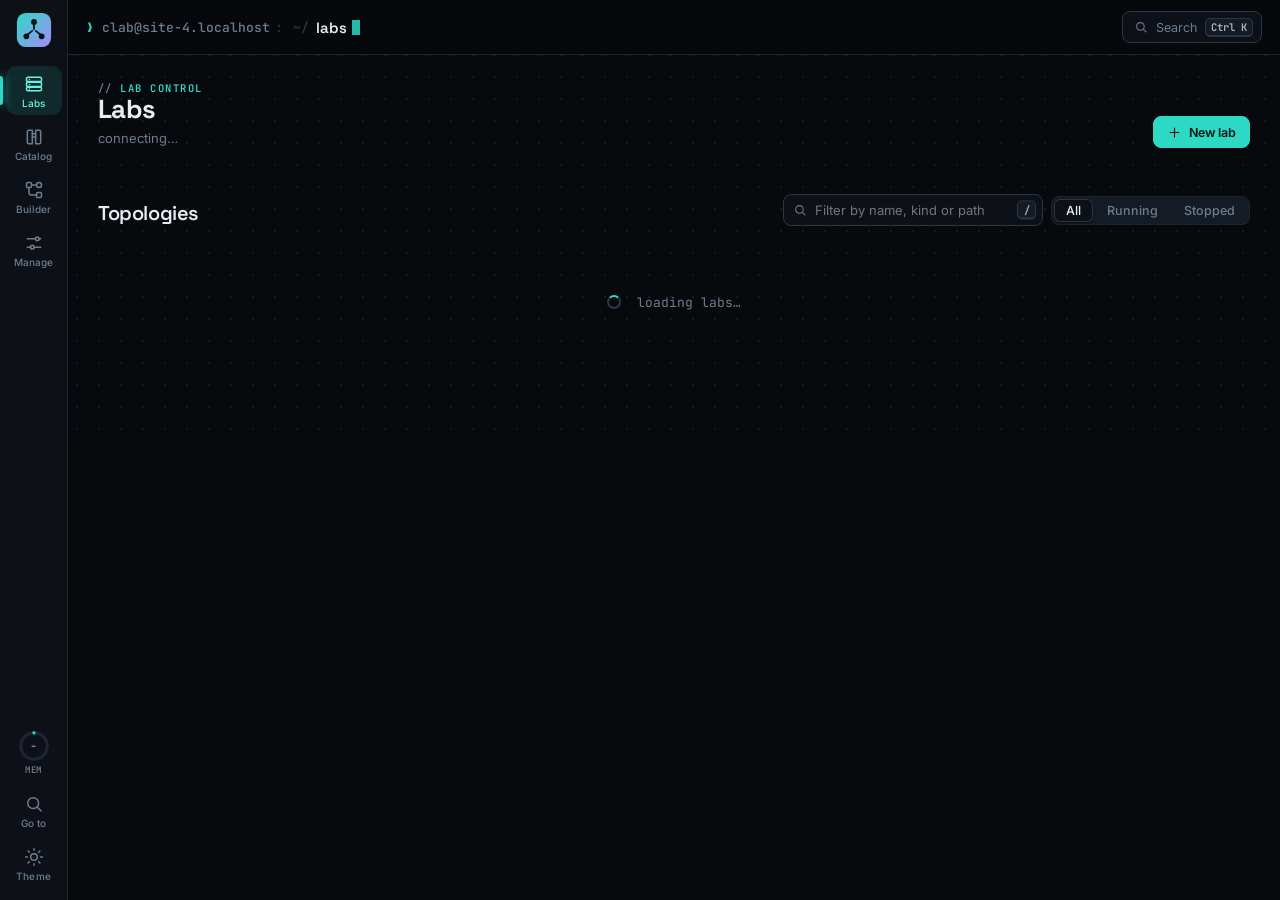
==== commit 16774e85: "Lab list: stop the periodic flicker The list was rebuilt whenever its signature changed, and the sig" ====
--- a/app/static/index.html
+++ b/app/static/index.html
@@ -108,7 +108,8 @@
   padding:12px 14px 12px 12px;border:1px solid var(--line);border-radius:14px;isolation:isolate;
   background:linear-gradient(180deg,color-mix(in srgb,var(--surface-2) 55%,var(--surface)) 0%,var(--surface) 100%);
   box-shadow:var(--shadow-sm);cursor:pointer;
-  transition:border-color .18s,box-shadow .18s,transform .18s;animation:rise .25s ease-out both}
+  transition:border-color .18s,box-shadow .18s,transform .18s}
+.lab.enter{animation:rise .25s ease-out both}
 .lab:hover{border-color:var(--line-strong);box-shadow:var(--shadow);transform:translateY(-1px)}
 .lab:focus-visible{outline:none;box-shadow:var(--glow)}
 .lab::after{content:"";position:absolute;inset:0 0 auto 0;height:1px;border-radius:14px 14px 0 0;pointer-events:none;
@@ -134,7 +135,7 @@
 .lab.run .thumb{border-color:color-mix(in srgb,var(--ok) 25%,var(--line))}
 .lab.run .thumb line{stroke:color-mix(in srgb,var(--ok) 60%,var(--line-strong));stroke-dasharray:3 3;animation:flow 1.2s linear infinite}
 @keyframes flow{to{stroke-dashoffset:-6}}
-@media (prefers-reduced-motion:reduce){ .lab.run .thumb line{animation:none} .lab{animation:none} }
+@media (prefers-reduced-motion:reduce){ .lab.run .thumb line{animation:none} .lab.enter,.nodes.enter{animation:none} }
 
 .labmain{min-width:0;display:flex;flex-direction:column;gap:7px}
 .labname{display:flex;align-items:center;gap:10px;min-width:0}
@@ -178,7 +179,8 @@
 /* node table */
 .nodes{margin-top:-11px;border:1px solid var(--line-strong);border-top:1px dashed var(--line);
   border-radius:0 0 14px 14px;background:var(--surface);box-shadow:var(--shadow);overflow-x:auto;padding:6px 10px 10px;
-  animation:rise .2s ease-out both}
+}
+.nodes.enter{animation:rise .2s ease-out both}
 .nodes table{min-width:760px}
 .nodes td{font:12px var(--font-mono);white-space:nowrap;padding:7px 12px}
 .nodes td.nm{font-weight:600;color:var(--ink)}
@@ -472,9 +474,14 @@
 // ---------- labs ----------
 function labSignature(s){
   return JSON.stringify(s.labs.map(function(l){
-    return [l.id, l.running, l.running_count, l.healthy_count, JSON.stringify(l.lan||{}), !!s.busy,
-            l.stale_config, l.stale_containers, JSON.stringify(l.saved||null),
-            (l.containers||[]).map(function(c){ return c.state+c.status+(c.cpu||"")+(c.mem||""); }).join("")];
+    // cpu / mem change on every docker stats pass: they are patched in place
+    // by liveCells(), not part of the signature (a rebuild every few seconds
+    // is what made the page flicker)
+    var lan = l.lan || {};
+    return [l.id, l.running, l.running_count, l.healthy_count, !!s.busy,
+            [!!lan.enabled, (lan.active||[]).slice().sort(), lan.nodes||{}, lan.ssh||{}, (lan.unreachable||[]).slice().sort()],
+            l.stale_config, l.stale_containers, l.saved ? [l.saved.at, l.saved.latest, l.saved.since_deploy, l.saved.failed] : null,
+            (l.containers||[]).map(function(c){ return c.name+c.state+c.status+c.ipv4; }).join("")];
   })) + filter + query + JSON.stringify(Array.from(expanded));
 }
 
@@ -483,8 +490,23 @@
   var b = el("span","ubadge " + cls); if (ic) b.appendChild(UI.icon(ic));
   b.appendChild(document.createTextNode(text)); if (title) b.title = title; return b;
 }
-function redraw(){ renderLabs(state); lastSig = labSignature(state); }
-function toggle(l){ if (expanded.has(l.id)) expanded.delete(l.id); else expanded.add(l.id); redraw(); }
+function redraw(){ renderLabs(state); liveCells(state); lastSig = labSignature(state); }
+var seenLabs = new Set(), justOpened = null;
+// cpu / mem cells of open node tables, updated without rebuilding anything
+function liveCells(s){
+  var by = {};
+  (s.labs||[]).forEach(function(l){ (l.containers||[]).forEach(function(c){ by[c.name] = c; }); });
+  document.querySelectorAll("#labs td[data-live]").forEach(function(td){
+    var c = by[td.dataset.c] || {}, v = c[td.dataset.live];
+    var txt = v || (td.dataset.live === "mem" ? td.dataset.est : "—");
+    if (td.textContent !== txt) td.textContent = txt;
+    td.classList.toggle("dim", !v);
+  });
+}
+function toggle(l){
+  if (expanded.has(l.id)) expanded.delete(l.id); else { expanded.add(l.id); justOpened = l.id; }
+  redraw(); justOpened = null;
+}
 function setFilter(v){
   filter = v;
   $("filterseg").querySelectorAll("button").forEach(function(b, i){
@@ -567,8 +589,9 @@
     var gone = l.parse_error === "topology file not found on disk";
     var drawable = l.node_count > 0 && !l.parse_error;
     var open = expanded.has(l.id) && l.node_count > 0;
-    var row = el("div","lab" + (l.running ? " run" : "") + (partial ? " part" : "") + (open ? " open" : ""));
-    row.style.animationDelay = Math.min(idx, 12) * 18 + "ms";
+    var fresh = !seenLabs.has(l.id); seenLabs.add(l.id);
+    var row = el("div","lab" + (l.running ? " run" : "") + (partial ? " part" : "") + (open ? " open" : "") + (fresh ? " enter" : ""));
+    if (fresh) row.style.animationDelay = Math.min(idx, 12) * 18 + "ms";
     row.tabIndex = 0;
     if (drawable){
       row.addEventListener("click", function(e){
@@ -712,7 +735,7 @@
 
     // --- node table ---
     if (open){
-      var wrap = el("div","nodes"), t = el("table","utable");
+      var wrap = el("div","nodes" + (justOpened === l.id ? " enter" : "")), t = el("table","utable");
       var thead = el("thead"), hr = el("tr");
       ["node","image","state","health","mgmt ipv4","lan","cpu","memory",""].forEach(function(h){
         hr.appendChild(el("th",null,h));
@@ -757,8 +780,10 @@
           lanTd.appendChild(el("span", "dim", " · no ssh yet"));
         }
         tr.appendChild(lanTd);
-        tr.appendChild(el("td", c.cpu ? null : "dim", c.cpu || "—"));
-        tr.appendChild(el("td", c.mem ? null : "dim", c.mem || gb(n.est_ram_mb) + " est"));
+        var cpuTd = el("td"), memTd = el("td");
+        cpuTd.dataset.live = "cpu"; memTd.dataset.live = "mem";
+        cpuTd.dataset.c = memTd.dataset.c = c.name || ""; memTd.dataset.est = gb(n.est_ram_mb) + " est";
+        tr.appendChild(cpuTd); tr.appendChild(memTd);
         var cliTd = el("td"); cliTd.style.textAlign = "right";
         if (c.name && c.state === "running"){
           var cli = UI.button("CLI", "sm", function(){
@@ -966,6 +991,7 @@
       renderStats(h, s.labs);
       var sig = labSignature(s);
       if (sig !== lastSig){ renderLabs(s); lastSig = sig; }
+      liveCells(s);
       schedule(s.busy ? POLL_BUSY : POLL_IDLE);
     })
     .catch(function(){
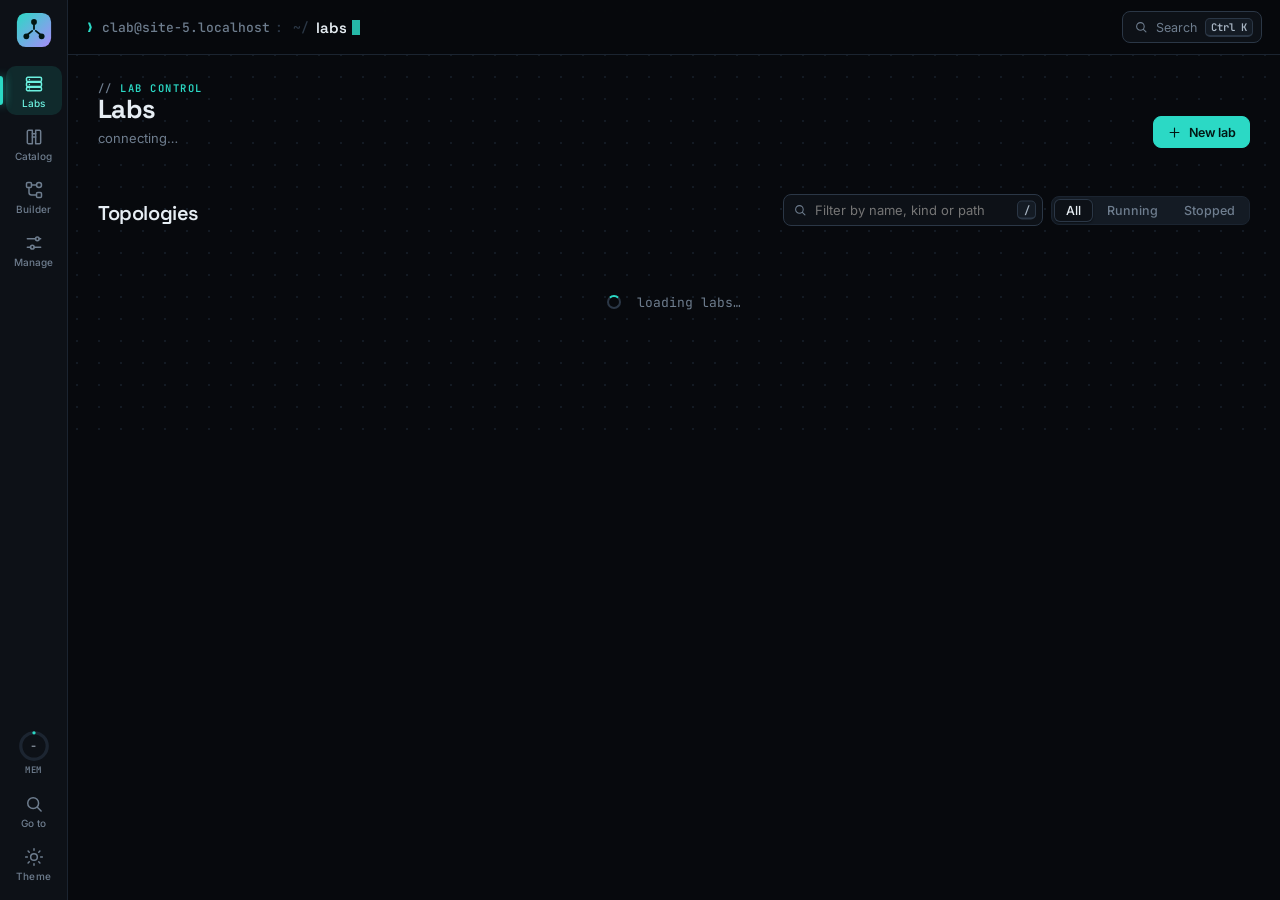
==== commit 54f3533b: "Failure playbooks, flight recorder + replay, what-if, richer path trace - experiments.py: scripted f" ====
--- a/app/static/index.html
+++ b/app/static/index.html
@@ -711,6 +711,7 @@
       return [
         drawable ? {label: expanded.has(l.id) ? "Hide nodes" : "Nodes and CLI", icon:"list", onClick:function(){ toggle(l); }} : null,
         drawable ? {label:"Topology map", icon:"map", href:"topology.html?lab=" + encodeURIComponent(l.id)} : null,
+        drawable ? {label:"Failure playbooks", icon:"play", href:"experiments.html?lab=" + encodeURIComponent(l.id)} : null,
         drawable ? {label:"Convergence tests", icon:"bolt", href:"convergence.html?lab=" + encodeURIComponent(l.id)} : null,
         !gone ? {label:"Edit files", icon:"file", href:"edit.html?lab=" + encodeURIComponent(l.id)} : null,
         drawable ? {label:"LAN access…", icon:"lan", hint: lanOn ? (lanLive ? lanLive + " live" : "on") : "",
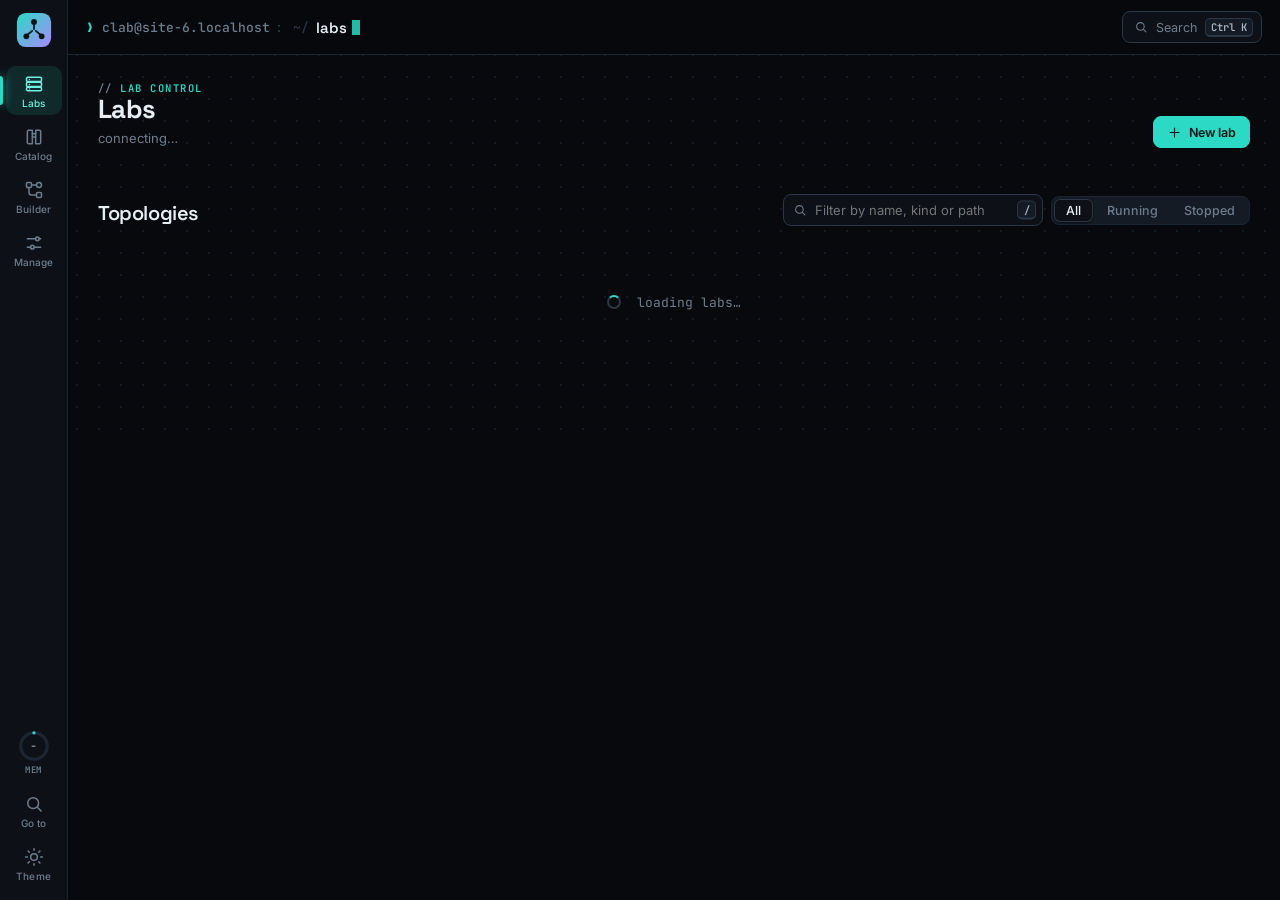
==== commit 0d949262: "Terminal dock: several CLI sessions side by side The single CLI modal is replaced by a dock shared b" ====
--- a/app/static/index.html
+++ b/app/static/index.html
@@ -245,21 +245,6 @@
   <div class="clog" id="clog"></div>
 </div>
 
-<div class="termwrap" id="termwrap" hidden>
-  <div class="termbox">
-    <div class="termhead">
-      <span class="who" id="term_who">—</span>
-      <span class="meta" id="term_meta"></span>
-      <span class="right">
-        <a id="term_tab" href="#" target="_blank" rel="noopener">new tab</a>
-        <button id="term_reload">reconnect</button>
-        <button id="term_close">close</button>
-      </span>
-    </div>
-    <iframe id="term_frame" title="Router CLI" allow="clipboard-write"></iframe>
-  </div>
-</div>
-
 <div class="scrim" id="scrim" hidden>
   <div class="dlg" id="modal" role="dialog" aria-modal="true" aria-labelledby="mtitle">
     <header><div class="dlg-ic danger" id="micon"></div><h3 id="mtitle">Confirm</h3></header>
@@ -788,7 +773,7 @@
         var cliTd = el("td"); cliTd.style.textAlign = "right";
         if (c.name && c.state === "running"){
           var cli = UI.button("CLI", "sm", function(){
-            openTerm(c.name, n.name + " · " + l.name, (c.ipv4 || "") + " · " + n.kind);
+            UI.term.open(c.name, {name: n.name, lab: l.name, meta: [c.ipv4, n.kind].filter(Boolean).join(" · ")});
           }, "terminal");
           cli.title = "open " + c.name + " in the browser";
           cliTd.appendChild(cli);
@@ -800,34 +785,6 @@
     }
   });
 }
-
-// ---------- web terminal ----------
-// ttyd sits behind /term/ and takes the container name in ?arg=. The server
-// validates that name against the running containers before it execs ssh, and
-// resolves the credentials from the topology, so nothing sensitive is in here.
-function termUrl(container){
-  return "term/?arg=" + encodeURIComponent(container);
-}
-function openTerm(container, who, meta){
-  $("term_who").textContent = who;
-  $("term_meta").textContent = meta || "";
-  $("term_tab").href = termUrl(container);
-  $("term_frame").src = termUrl(container);
-  $("termwrap").hidden = false;
-  $("termwrap").dataset.container = container;
-}
-function closeTerm(){
-  $("termwrap").hidden = true;
-  $("term_frame").src = "about:blank";   // drop the session
-}
-$("term_close").addEventListener("click", closeTerm);
-$("term_reload").addEventListener("click", function(){
-  var c = $("termwrap").dataset.container;
-  if (c) $("term_frame").src = termUrl(c);
-});
-$("termwrap").addEventListener("click", function(e){
-  if (e.target === $("termwrap")) closeTerm();
-});
 
 // ---------- confirm modal ----------
 var pending = null;
@@ -891,7 +848,7 @@
 $("mok").addEventListener("click", function(){ var f = pending; closeModal(); if (f) f(); });
 document.addEventListener("keydown", function(e){
   if (e.key !== "Escape") return;
-  if (!$("termwrap").hidden) closeTerm(); else closeModal();
+  closeModal();
 });
 
 // ---------- save current config ----------
--- a/app/static/ui.css
+++ b/app/static/ui.css
@@ -9,7 +9,7 @@
  *               .cmdk (command palette), .toasts
  *   components  .ub/.btn buttons, .umenu menus, .useg, .utabs, .sdot/.led,
  *               .ubadge/.pill/.tag, .uin/.field inputs, .card, .kv, .utable,
- *               .scrim/.dlg dialogs, .termwrap web terminal, .console job log,
+ *               .scrim/.dlg dialogs, .tdock terminal dock, .console job log,
  *               .empty, .kbd, .spin, .hint
  */
 @import url("https://fonts.googleapis.com/css2?family=JetBrains+Mono:wght@400;500;600;700&family=Inter:wght@400;500;600;700&family=Space+Grotesk:wght@500;600;700&display=swap");
@@ -338,23 +338,59 @@
 .dlg .body p{margin:0 0 12px}
 .dlg > footer{display:flex;gap:8px;justify-content:flex-end;padding:12px 20px 16px;border-top:1px solid var(--line);background:var(--surface)}
 
-/* ---------------------------------------------------- web terminal */
-.termwrap{position:fixed;inset:0;z-index:95;background:rgba(3,6,10,.72);backdrop-filter:blur(3px);
-  display:flex;align-items:center;justify-content:center;padding:clamp(8px,2.5vw,28px)}
-.termwrap[hidden]{display:none!important}
-.termbox{background:var(--console-bg);border:1px solid #243140;border-radius:12px;box-shadow:0 30px 80px rgba(0,0,0,.6);
-  width:min(1200px,100%);height:min(780px,100%);display:flex;flex-direction:column;overflow:hidden;animation:rise .16s ease-out}
-.termhead{display:flex;align-items:center;gap:12px;padding:9px 12px 9px 14px;background:#0B1017;
-  border-bottom:1px solid #1B2632;color:var(--console-ink);font:12.5px var(--font-mono);flex:none}
-.termhead::before{content:"";width:12px;height:12px;border-radius:50%;background:#FF5F57;flex:none;
-  box-shadow:18px 0 0 #FEBC2E,36px 0 0 #28C840;margin-right:40px}
-.termhead .who{font-weight:700;color:#fff}
-.termhead .meta{color:var(--console-dim);overflow:hidden;text-overflow:ellipsis;white-space:nowrap}
-.termhead .right{margin-left:auto;display:flex;gap:6px;flex:none}
-.termhead button,.termhead a{background:rgba(255,255,255,.06);border:1px solid rgba(255,255,255,.12);border-radius:6px;
-  color:var(--console-ink);padding:4px 10px;font:11.5px var(--font-mono);cursor:pointer;text-decoration:none}
-.termhead button:hover,.termhead a:hover{background:rgba(255,255,255,.14);color:#fff}
-.termbox iframe{border:0;width:100%;flex:1;background:var(--console-bg)}
+/* ------------------------------------------------- terminal dock */
+.tdock{position:fixed;left:var(--rail-w);right:0;bottom:0;z-index:70;height:46vh;min-height:140px;display:flex;flex-direction:column;
+  background:var(--console-bg);border-top:1px solid #243140;box-shadow:0 -12px 40px rgba(0,0,0,.45);animation:rise .16s ease-out}
+.tdock[hidden]{display:none!important}
+.tdock.min{height:auto!important;min-height:0}
+.tdock.min .tstage{display:none}
+.tdock.max{top:0;height:auto!important}
+@media (max-width:720px){ .tdock{left:0;bottom:58px} }
+html.tdock-on body{padding-bottom:var(--tdock-off,0px)}
+html.tdock-on .console{bottom:var(--tdock-off,0px)}
+html.tdock-on .toasts{bottom:calc(var(--tdock-off,0px) + 16px)}
+@media (max-width:720px){ html.tdock-on .console{bottom:calc(var(--tdock-off,0px) + 58px)}
+  html.tdock-on .toasts{bottom:calc(var(--tdock-off,0px) + 72px)} }
+html.tdock-drag, html.tdock-drag *{user-select:none;cursor:ns-resize!important}
+html.tdock-drag .tdock iframe{pointer-events:none}
+.tbar{position:relative;display:flex;align-items:center;gap:8px;height:36px;padding:0 6px 0 12px;flex:none;
+  background:#0B1017;border-bottom:1px solid #1B2632;color:var(--console-ink);font:12px var(--font-mono)}
+.tgrip{position:absolute;left:0;right:0;top:-4px;height:8px;cursor:ns-resize;z-index:2;touch-action:none}
+.tbar .ttl{display:flex;align-items:center;gap:7px;color:#fff;font-weight:700;flex:none}
+.tbar .ttl svg{width:15px;height:15px;color:var(--accent)}
+.ttabs{display:flex;align-items:center;gap:3px;flex:1;min-width:0;align-self:stretch;overflow-x:auto;scrollbar-width:thin}
+.ttab{display:flex;align-items:center;gap:6px;flex:none;height:26px;padding:0 3px 0 9px;border-radius:6px;border:1px solid transparent;
+  background:none;color:var(--console-dim);font:11.5px var(--font-mono);cursor:pointer}
+.ttab:hover{background:rgba(255,255,255,.06);color:var(--console-ink)}
+.ttab.shown{background:rgba(255,255,255,.07);color:var(--console-ink)}
+.ttab.focus{border-color:color-mix(in srgb,var(--accent) 60%,transparent);color:#fff}
+.ttab.idle .l{font-style:italic}
+.ttab .n{font-size:10px;line-height:15px;padding:0 5px;border-radius:4px;background:rgba(255,255,255,.1);color:var(--console-dim)}
+.ttab .x{display:grid;place-items:center;width:18px;height:18px;border-radius:4px;color:var(--console-dim)}
+.ttab .x:hover{background:rgba(255,255,255,.14);color:#fff}
+.ttab .x svg{width:12px;height:12px}
+.tlay{display:flex;gap:2px;flex:none}
+.tib{display:grid;place-items:center;width:26px;height:24px;border:0;border-radius:6px;background:none;color:var(--console-dim);cursor:pointer;padding:0}
+.tib:hover{background:rgba(255,255,255,.1);color:#fff}
+.tib[aria-pressed="true"]{background:rgba(255,255,255,.1);color:var(--accent-ink)}
+.tib svg{width:15px;height:15px}
+.tstage{position:relative;flex:1;min-height:0;display:grid;gap:1px;background:#1B2632}
+.tpane{display:flex;flex-direction:column;min-width:0;min-height:0;background:var(--console-bg);outline:1px solid transparent;outline-offset:-1px}
+.tpane[hidden]{display:none}
+.tpane.focus{outline-color:color-mix(in srgb,var(--accent) 65%,transparent)}
+.tpane iframe{border:0;flex:1;width:100%;min-height:0;background:var(--console-bg)}
+.tphead{display:flex;align-items:center;gap:10px;height:28px;padding:0 4px 0 10px;flex:none;background:#0B1017;
+  border-bottom:1px solid #1B2632;color:var(--console-ink);font:11.5px var(--font-mono);cursor:grab}
+.tphead .who{font-weight:700;color:#fff;white-space:nowrap}
+.tphead .meta{color:var(--console-dim);overflow:hidden;text-overflow:ellipsis;white-space:nowrap;min-width:0}
+.tphead .right{margin-left:auto;display:flex;gap:1px;flex:none}
+.tphead .tib{width:24px;height:22px}
+.tphead .tib svg{width:13px;height:13px}
+.tempty{display:grid;place-items:center;padding:12px;text-align:center;background:var(--console-bg);color:var(--console-dim);font:12px var(--font-mono)}
+.tdrop{position:absolute;inset:0;z-index:3;display:grid;gap:1px}
+.tdrop div{display:grid;place-items:center;margin:6px;border:2px dashed rgba(255,255,255,.2);border-radius:8px;
+  background:rgba(3,6,10,.55);color:var(--console-dim);font:12px var(--font-mono)}
+.tdrop div.over{border-color:var(--accent);color:#fff;background:color-mix(in srgb,var(--accent) 18%,rgba(3,6,10,.6))}
 
 /* -------------------------------------------------------- job console */
 .console{position:fixed;left:var(--rail-w);right:0;bottom:0;z-index:60;background:var(--console-bg);
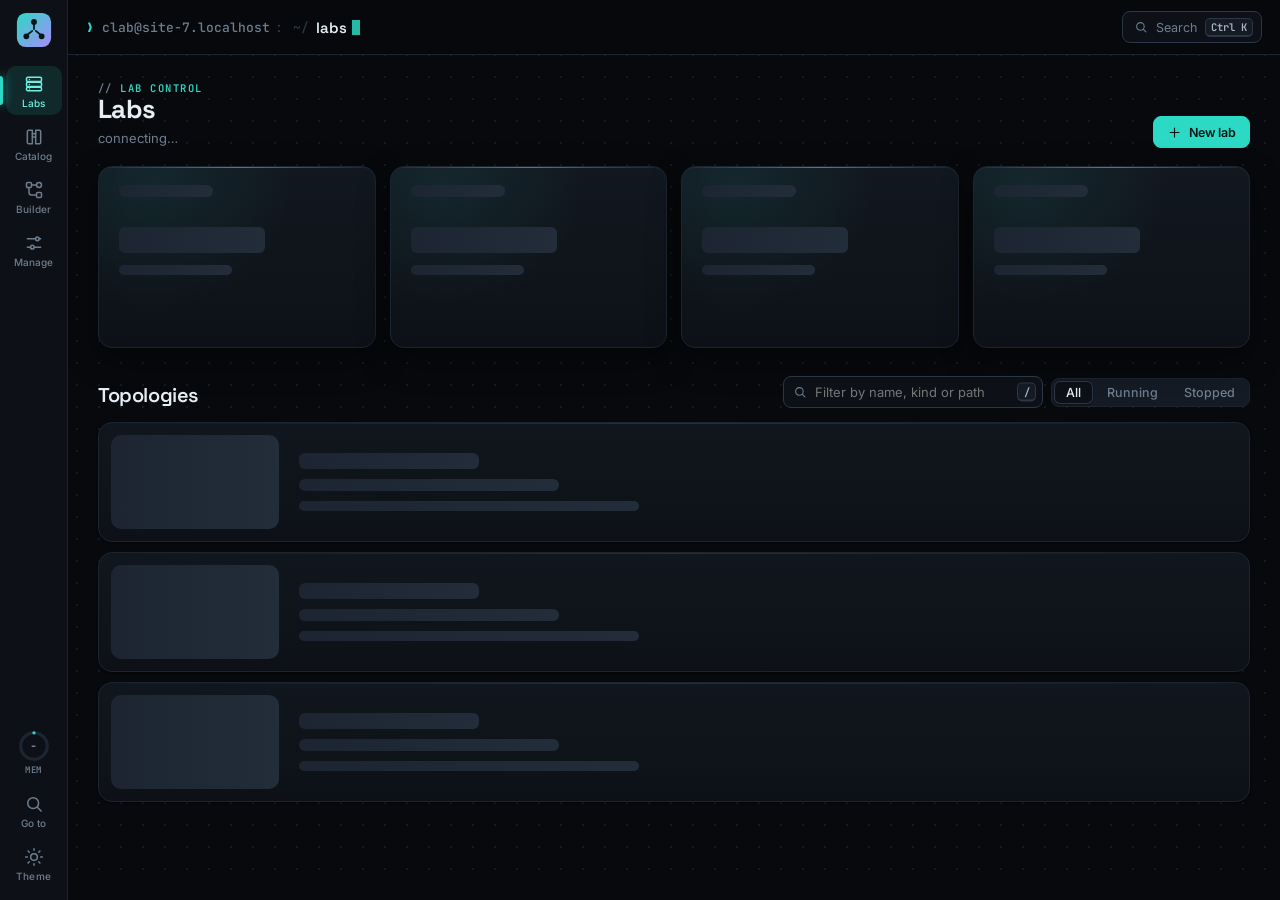
==== commit d7e42ddf: "Map links with port LEDs and traffic comets, lab cards with live thumbnails, skeletons, hover cards," ====
--- a/app/static/index.html
+++ b/app/static/index.html
@@ -104,7 +104,7 @@
    thumb | name, kinds + notes, path | facts (fixed) | actions (fixed), so the
    numbers and buttons line up from one card to the next. */
 .labs{display:flex;flex-direction:column;gap:10px}
-.lab{position:relative;display:grid;grid-template-columns:128px minmax(0,1fr) 216px 340px;align-items:center;gap:20px;
+.lab{position:relative;display:grid;grid-template-columns:168px minmax(0,1fr) 236px 340px;align-items:center;gap:20px;
   padding:12px 14px 12px 12px;border:1px solid var(--line);border-radius:14px;isolation:isolate;
   background:linear-gradient(180deg,color-mix(in srgb,var(--surface-2) 55%,var(--surface)) 0%,var(--surface) 100%);
   box-shadow:var(--shadow-sm);cursor:pointer;
@@ -123,19 +123,19 @@
 .lab.part::after{background:linear-gradient(90deg,transparent,color-mix(in srgb,var(--warn) 65%,transparent),transparent)}
 .lab.open{border-bottom-left-radius:0;border-bottom-right-radius:0;border-color:var(--line-strong);transform:none}
 
-/* thumbnail: a little dotted canvas with the lab drawn on it */
-.thumb{width:128px;height:76px;border-radius:10px;display:block;overflow:hidden;border:1px solid var(--line);
-  background:radial-gradient(circle at 50% 45%,color-mix(in srgb,var(--accent) 7%,transparent),transparent 70%),
+/* thumbnail: the lab drawn small with the map's own icons, each with its
+   status ring lit, on a dotted canvas */
+.thumb{width:168px;height:94px;border-radius:10px;display:block;overflow:hidden;border:1px solid var(--line);
+  background:radial-gradient(circle at 50% 45%,color-mix(in srgb,var(--accent) 6%,transparent),transparent 70%),
     radial-gradient(var(--grid) 1px,transparent 1.2px) 0 0/8px 8px,var(--canvas)}
-.thumb line{stroke:var(--line-strong);stroke-width:1.2;stroke-linecap:round}
-.thumb circle{fill:var(--oth);stroke:var(--canvas);stroke-width:1.6}
-.thumb .k-xe{fill:var(--xe)} .thumb .k-xr{fill:var(--xr)} .thumb .k-nx{fill:var(--nx)} .thumb .k-lin{fill:var(--lin)}
-.thumb .k-frr{fill:var(--frr)} .thumb .k-srl{fill:var(--srl)}
-.lab:not(.run) .thumb circle{opacity:.75}
-.lab.run .thumb{border-color:color-mix(in srgb,var(--ok) 25%,var(--line))}
-.lab.run .thumb line{stroke:color-mix(in srgb,var(--ok) 60%,var(--line-strong));stroke-dasharray:3 3;animation:flow 1.2s linear infinite}
-@keyframes flow{to{stroke-dashoffset:-6}}
-@media (prefers-reduced-motion:reduce){ .lab.run .thumb line{animation:none} .lab.enter,.nodes.enter{animation:none} }
+.thumb line{stroke:var(--wire);stroke-width:1;stroke-linecap:round}
+.thumb .ni{color:var(--oth)}
+.thumb .k-xe{color:var(--xe)} .thumb .k-xr{color:var(--xr)} .thumb .k-nx{color:var(--nx)} .thumb .k-lin{color:var(--lin)}
+.thumb .k-frr{color:var(--frr)} .thumb .k-srl{color:var(--srl)}
+.lab:not(.run) .thumb .ni{opacity:.55}
+.lab.run .thumb{border-color:color-mix(in srgb,var(--ok) 22%,var(--line))}
+.lab.run .thumb line{stroke:var(--wire-busy)}
+@media (prefers-reduced-motion:reduce){ .lab.enter,.nodes.enter{animation:none} }
 
 .labmain{min-width:0;display:flex;flex-direction:column;gap:7px}
 .labname{display:flex;align-items:center;gap:10px;min-width:0}
@@ -169,12 +169,25 @@
 .acts .ub.main.go svg{color:var(--ok)} .acts .ub.main.re svg{color:var(--warn)} .acts .ub.main.halt svg{color:var(--crit)}
 .acts .chev svg{transition:transform .18s}
 .lab.open .acts .chev svg{transform:rotate(180deg)}
-@media (max-width:1240px){ .lab{grid-template-columns:128px minmax(0,1fr) 190px auto} }
-@media (max-width:1060px){ .lab{grid-template-columns:128px minmax(0,1fr) auto} .facts{display:none} }
+@media (max-width:1240px){ .lab{grid-template-columns:168px minmax(0,1fr) 210px auto} }
+@media (max-width:1060px){ .lab{grid-template-columns:168px minmax(0,1fr) auto} .facts{display:none} }
 @media (max-width:760px){
   .lab{grid-template-columns:minmax(0,1fr) auto} .thumb{display:none}
   .acts .ub.main{min-width:0}
 }
+
+/* skeletons while the first state loads */
+.inst.sk{height:182px;padding:18px 20px;gap:12px}
+.inst.sk .skel:nth-child(1){height:12px;width:40%}
+.inst.sk .skel:nth-child(2){height:26px;width:62%;margin-top:18px}
+.inst.sk .skel:nth-child(3){height:10px;width:48%}
+.lab.sk{cursor:default;grid-template-columns:168px minmax(0,1fr);height:120px}
+.lab.sk:hover{transform:none;box-shadow:var(--shadow-sm);border-color:var(--line)}
+.lab.sk .th{width:168px;height:94px;border-radius:10px}
+.lab.sk div{display:flex;flex-direction:column;gap:10px}
+.lab.sk div .skel:nth-child(1){height:16px;width:180px}
+.lab.sk div .skel:nth-child(2){height:12px;width:260px}
+.lab.sk div .skel:nth-child(3){height:10px;width:340px;max-width:100%}
 
 /* node table */
 .nodes{margin-top:-11px;border:1px solid var(--line-strong);border-top:1px dashed var(--line);
@@ -219,7 +232,12 @@
     <div class="tools" id="headtools"></div>
   </div>
 
-  <section class="host" id="stats" aria-label="Host status"></section>
+  <section class="host" id="stats" aria-label="Host status">
+    <div class="inst sk"><i class="skel"></i><i class="skel"></i><i class="skel"></i></div>
+    <div class="inst sk"><i class="skel"></i><i class="skel"></i><i class="skel"></i></div>
+    <div class="inst sk"><i class="skel"></i><i class="skel"></i><i class="skel"></i></div>
+    <div class="inst sk"><i class="skel"></i><i class="skel"></i><i class="skel"></i></div>
+  </section>
 
   <div class="listhead">
     <div class="lh-title"><h2>Topologies</h2><span class="count" id="labcount"></span></div>
@@ -229,7 +247,11 @@
     </div>
   </div>
 
-  <div class="labs" id="labs"><div class="empty plain"><span class="spin"></span>&nbsp; loading labs…</div></div>
+  <div class="labs" id="labs" aria-busy="true">
+    <div class="lab sk"><i class="skel th"></i><div><i class="skel"></i><i class="skel"></i><i class="skel"></i></div></div>
+    <div class="lab sk"><i class="skel th"></i><div><i class="skel"></i><i class="skel"></i><i class="skel"></i></div></div>
+    <div class="lab sk"><i class="skel th"></i><div><i class="skel"></i><i class="skel"></i><i class="skel"></i></div></div>
+  </div>
 </main>
 
 <div class="console" id="console" hidden>
@@ -260,6 +282,7 @@
 </div>
 
 <script src="ui.js"></script>
+<script src="node-icons.js"></script>
 <script src="lan-dialog.js"></script>
 <script>
 (function(){
@@ -466,7 +489,7 @@
     return [l.id, l.running, l.running_count, l.healthy_count, !!s.busy,
             [!!lan.enabled, (lan.active||[]).slice().sort(), lan.nodes||{}, lan.ssh||{}, (lan.unreachable||[]).slice().sort()],
             l.stale_config, l.stale_containers, l.saved ? [l.saved.at, l.saved.latest, l.saved.since_deploy, l.saved.failed] : null,
-            (l.containers||[]).map(function(c){ return c.name+c.state+c.status+c.ipv4; }).join("")];
+            (l.containers||[]).map(function(c){ return c.name+c.state+c.status+c.ipv4+!!c.started+!!c.mem; }).join("")];
   })) + filter + query + JSON.stringify(Array.from(expanded));
 }
 
@@ -487,6 +510,17 @@
     if (td.textContent !== txt) td.textContent = txt;
     td.classList.toggle("dim", !v);
   });
+  // uptime and memory on the cards tick without a rebuild
+  (s.labs||[]).forEach(function(l){
+    var u = document.querySelector('#labs b[data-up="' + l.id + '"]'), up = labUp(l);
+    if (u && up !== null && u.textContent !== dur(up)) u.textContent = dur(up);
+    var r = document.querySelector('#labs b[data-ram="' + l.id + '"]');
+    var used = (l.containers || []).reduce(function(a, c){ return a + (c.state === "running" ? memMb(c.mem) : 0); }, 0);
+    if (r && used){
+      var g = gb(Math.round(used)).split(" ");
+      if (r.firstChild.textContent !== g[0]) r.firstChild.textContent = g[0];
+    }
+  });
 }
 function toggle(l){
   if (expanded.has(l.id)) expanded.delete(l.id); else { expanded.add(l.id); justOpened = l.id; }
@@ -499,21 +533,30 @@
   if (state) redraw();
 }
 
-// A tiny drawing of the lab: builder positions when the topology has them,
-// otherwise the nodes on a circle. Purely decorative - the map is one click away.
+// A small drawing of the lab with the map's icons: builder positions when
+// the topology has them, otherwise the nodes on a circle. Each icon's ring
+// shows that node's state. Purely decorative - the map is one click away.
+function nodeStatus(l, name){
+  if (!l.running) return "off";
+  var c = (l.containers || []).filter(function(x){ return x.short === name; })[0];
+  if (!c) return "off";
+  if (c.state !== "running") return "down";
+  return c.status === "starting" ? "warn" : c.status === "unhealthy" ? "down" : "up";
+}
 function thumb(l){
-  var W = 128, H = 76, s = svgEl("svg", {"class":"thumb", viewBox:"0 0 " + W + " " + H, "aria-hidden":"true"});
+  var W = 168, H = 94, s = svgEl("svg", {"class":"thumb", viewBox:"0 0 " + W + " " + H, "aria-hidden":"true"});
   var nodes = l.nodes || [], n = nodes.length;
   if (!n) return s;
+  var S = n > 14 ? 12 : n > 8 ? 15 : 18, pad = S / 2 + 5;
   var pos = {}, have = nodes.filter(function(x){ return x.pos && x.pos.length === 2; }).length === n;
   if (have){
     var xs = nodes.map(function(x){ return +x.pos[0]; }), ys = nodes.map(function(x){ return +x.pos[1]; });
     var x0 = Math.min.apply(null, xs), x1 = Math.max.apply(null, xs), y0 = Math.min.apply(null, ys), y1 = Math.max.apply(null, ys);
-    var sx = (W - 20) / Math.max(1, x1 - x0), sy = (H - 16) / Math.max(1, y1 - y0), sc = Math.min(sx, sy);
+    var sx = (W - 2 * pad) / Math.max(1, x1 - x0), sy = (H - 2 * pad) / Math.max(1, y1 - y0), sc = Math.min(sx, sy);
     var ox = (W - (x1 - x0) * sc) / 2, oy = (H - (y1 - y0) * sc) / 2;
     nodes.forEach(function(x){ pos[x.name] = [ox + (x.pos[0] - x0) * sc, oy + (x.pos[1] - y0) * sc]; });
   } else {
-    var rx = n === 1 ? 0 : W / 2 - 12, ry = n === 1 ? 0 : H / 2 - 9;
+    var rx = n === 1 ? 0 : W / 2 - pad, ry = n === 1 ? 0 : H / 2 - pad;
     nodes.forEach(function(x, i){
       var a = -Math.PI / 2 + i * 2 * Math.PI / n;
       pos[x.name] = [W / 2 + rx * Math.cos(a), H / 2 + ry * Math.sin(a)];
@@ -523,12 +566,25 @@
     var a = pos[k.a], b = pos[k.b];
     if (a && b) s.appendChild(svgEl("line", {x1:a[0], y1:a[1], x2:b[0], y2:b[1]}));
   });
-  var r = n > 14 ? 3 : n > 8 ? 3.6 : 4.4;
   nodes.forEach(function(x){
-    var p = pos[x.name];
-    s.appendChild(svgEl("circle", {cx:p[0], cy:p[1], r:r, "class":UI.kindClass(x.kind, x.image)}));
+    var p = pos[x.name], g = svgEl("g", {"class":"ni " + UI.kindClass(x.kind, x.image)});
+    var type = NodeIcons.classify(x), lit = /^(router|ce|server)$/.test(type);
+    g.appendChild(NodeIcons.svg(type, {x:p[0] - S / 2, y:p[1] - S / 2, size:S,
+      status: lit ? nodeStatus(l, x.name) : "", title: x.name}));
+    s.appendChild(g);
   });
   return s;
+}
+// "8.1GiB" / "512MiB" -> MB
+function memMb(v){
+  var m = /([\d.]+)\s*([KMGT]i?B)/i.exec(v || ""); if (!m) return 0;
+  return +m[1] * ({k:1/1024, m:1, g:1024, t:1048576})[m[2][0].toLowerCase()];
+}
+// running for: from the earliest start of a node still running
+function labUp(l){
+  var t = (l.containers || []).filter(function(c){ return c.state === "running" && c.started; })
+            .map(function(c){ return c.started; });
+  return t.length ? Date.now() / 1000 - Math.min.apply(null, t) : null;
 }
 
 function renderLabs(s){
@@ -549,7 +605,7 @@
     var t = b.querySelector(".n") || b.appendChild(el("span","n")); t.textContent = n;
   });
 
-  box.textContent = "";
+  box.textContent = ""; box.removeAttribute("aria-busy");
   if (!s.labs.length){
     var first = el("div");
     first.appendChild(el("div","empty plain","No topologies found yet. Start one:"));
@@ -647,10 +703,18 @@
       b.appendChild(document.createTextNode(v)); if (unit) b.appendChild(el("small", null, unit));
       d.appendChild(b); d.appendChild(el("span", null, k)); facts.appendChild(d);
     }
-    fact(l.running ? String(l.running_count) : String(l.node_count), l.running ? "/" + l.node_count : "", "nodes");
-    fact(String(l.link_count), "", "links");
-    var ram = gb(l.est_ram_mb).split(" ");
-    fact(ram[0], ram[1], l.running ? "ram" : "ram est.", l.running ? "" : "~");
+    fact(l.running ? String(l.running_count) : String(l.node_count), l.running ? "/" + l.node_count : "", l.running ? "nodes up" : "nodes");
+    var up = l.running ? labUp(l) : null;
+    if (up !== null){
+      fact(dur(up), "", "uptime");
+      var uc = facts.lastChild.querySelector("b"); uc.dataset.up = l.id;
+      facts.lastChild.title = l.link_count + " links";
+    } else fact(String(l.link_count), "", "links");
+    var used = (l.containers || []).reduce(function(a, c){ return a + (c.state === "running" ? memMb(c.mem) : 0); }, 0);
+    var ram = gb(Math.round(used || l.est_ram_mb)).split(" ");
+    fact(ram[0], ram[1], used ? "ram used" : "ram est.", used ? "" : "~");
+    if (used) facts.lastChild.querySelector("b").dataset.ram = l.id;
+    if (used) facts.lastChild.title = "memory used by the running nodes (estimate for the whole lab: " + gb(l.est_ram_mb) + ")";
     row.appendChild(facts);
 
     // --- actions: one main button, the map, everything else in the menu ---
--- a/app/static/ui.css
+++ b/app/static/ui.css
@@ -42,12 +42,20 @@
 
   /* node families (topology, builder, lab list chips) */
   --xe:#5AA9FF;  --xe-soft:rgba(90,169,255,.14);
-  --xr:#B794F6;  --xr-soft:rgba(183,148,246,.15);
+  --xr:#4F7BFF;  --xr-soft:rgba(79,123,255,.15);
   --nx:#F472B6;  --nx-soft:rgba(244,114,182,.14);
   --lin:#2DD4BF; --lin-soft:rgba(45,212,191,.13);
   --frr:#FB923C; --frr-soft:rgba(251,146,60,.14);
   --srl:#4ADE80; --srl-soft:rgba(74,222,128,.13);
   --oth:#FBBF24; --oth-soft:rgba(251,191,36,.13);
+  /* addresses and SIDs on the topology map */
+  --sr-lo:#9FB0C2; --sr-mpls:#E8B55A; --srv6:#4CC9E6;
+  --host:#8FA3BC;               /* CE routers and hosts (node-icons ce / server) */
+  /* router status ring (node-icons.js): neon on the map */
+  --led-up:#39FF8E; --led-up-core:#E2FFEE; --led-warn:#FFB020; --led-warn-core:#FFF1D0;
+  --led-down:#FF2E55; --led-down-core:#FFD9E0; --led-off:#2A3442; --led-glow:.95;
+  /* links on the map: a quiet wire, a brighter one under load, cyan comets */
+  --wire:#3A4859; --wire-busy:#4F6A80; --flow:#7FE9F5;
   /* protocols in the capture viewer */
   --p-tcp:#5AA9FF; --p-icmp:#4ADE80; --p-arp:#FBBF24; --p-mpls:#B794F6; --p-rt:#FB923C;
 }
@@ -70,12 +78,17 @@
   --shadow-sm:0 1px 2px rgba(11,19,32,.08);
   --glow:0 0 0 1px rgba(12,156,140,.35), 0 0 14px rgba(12,156,140,.12);
   --xe:#1F6FE0;  --xe-soft:rgba(31,111,224,.10);
-  --xr:#7A3DD6;  --xr-soft:rgba(122,61,214,.10);
+  --xr:#2A4FD0;  --xr-soft:rgba(42,79,208,.10);
   --nx:#C2257A;  --nx-soft:rgba(194,37,122,.10);
   --lin:#0B8A80; --lin-soft:rgba(11,138,128,.10);
   --frr:#C2530E; --frr-soft:rgba(194,83,14,.10);
   --srl:#15803D; --srl-soft:rgba(21,128,61,.10);
   --oth:#9A6700; --oth-soft:rgba(154,103,0,.10);
+  --sr-lo:#5B6B80; --sr-mpls:#946300; --srv6:#0A7A94;
+  --host:#55677F;
+  --led-up:#00D468; --led-up-core:#B6FFD6; --led-warn:#F59E0B; --led-warn-core:#FFE7B0;
+  --led-down:#F0123F; --led-down-core:#FFC2CE; --led-off:#CBD3DD; --led-glow:.7;
+  --wire:#A9B5C3; --wire-busy:#7F93A8; --flow:#0A8FA3;
   --p-tcp:#1F6FE0; --p-icmp:#15803D; --p-arp:#9A6700; --p-mpls:#7A3DD6; --p-rt:#C2530E;
 }
 
@@ -308,6 +321,12 @@
 .empty{text-align:center;padding:54px 20px;color:var(--muted);font:13px var(--font-mono)}
 .empty::before{content:"¯\\_(ツ)_/¯";display:block;font-size:18px;color:var(--line-strong);margin-bottom:10px}
 .empty.plain::before{display:none}
+/* skeleton: grey shapes standing in for data that is on its way */
+.skel{display:block;border-radius:6px;background:linear-gradient(90deg,var(--surface-3) 0%,
+  color-mix(in srgb,var(--surface-3) 55%,var(--line-strong)) 50%,var(--surface-3) 100%) 0 0/200% 100%;
+  animation:skel 1.4s ease-in-out infinite}
+@keyframes skel{from{background-position:100% 0}to{background-position:-100% 0}}
+@media (prefers-reduced-motion:reduce){ .skel{animation:none} }
 .spin{display:inline-block;width:14px;height:14px;border-radius:50%;border:2px solid var(--line-strong);
   border-top-color:var(--accent);animation:spin .7s linear infinite;flex:none;vertical-align:-2px}
 
@@ -338,9 +357,23 @@
 .dlg .body p{margin:0 0 12px}
 .dlg > footer{display:flex;gap:8px;justify-content:flex-end;padding:12px 20px 16px;border-top:1px solid var(--line);background:var(--surface)}
 
+/* --------------------------------------------- router status ring */
+.nodeicon.ni-ce,.nodeicon.ni-server{color:var(--host)}
+.ni-led{color:var(--led-off)}
+.ni-led .glow,.ni-led .core{opacity:0}
+.ni-st-up .ni-led{color:var(--led-up)} .ni-st-warn .ni-led{color:var(--led-warn)} .ni-st-down .ni-led{color:var(--led-down)}
+.ni-st-up .ni-led .glow,.ni-st-warn .ni-led .glow,.ni-st-down .ni-led .glow{opacity:var(--led-glow)}
+.ni-st-up .ni-led .core{opacity:.9;color:var(--led-up-core)}
+.ni-st-warn .ni-led .core{opacity:.9;color:var(--led-warn-core)}
+.ni-st-down .ni-led .core{opacity:.9;color:var(--led-down-core)}
+.ni-st-warn .ni-led{animation:ni-boot 1.6s ease-in-out infinite}
+@keyframes ni-boot{50%{opacity:.35}}
+@media (prefers-reduced-motion: reduce){ .ni-st-warn .ni-led{animation:none} }
+
 /* ------------------------------------------------- terminal dock */
 .tdock{position:fixed;left:var(--rail-w);right:0;bottom:0;z-index:70;height:46vh;min-height:140px;display:flex;flex-direction:column;
-  background:var(--console-bg);border-top:1px solid #243140;box-shadow:0 -12px 40px rgba(0,0,0,.45);animation:rise .16s ease-out}
+  background:var(--console-bg);border:1px solid #243140;border-bottom:0;border-radius:12px 12px 0 0;
+  box-shadow:0 -12px 40px rgba(0,0,0,.45);animation:rise .16s ease-out}
 .tdock[hidden]{display:none!important}
 .tdock.min{height:auto!important;min-height:0}
 .tdock.min .tstage{display:none}
@@ -351,19 +384,27 @@
 html.tdock-on .toasts{bottom:calc(var(--tdock-off,0px) + 16px)}
 @media (max-width:720px){ html.tdock-on .console{bottom:calc(var(--tdock-off,0px) + 58px)}
   html.tdock-on .toasts{bottom:calc(var(--tdock-off,0px) + 72px)} }
-html.tdock-drag, html.tdock-drag *{user-select:none;cursor:ns-resize!important}
+html.tdock-drag, html.tdock-drag *{user-select:none}
+html.tdock-drag-y, html.tdock-drag-y *{cursor:ns-resize!important}
+html.tdock-drag-x, html.tdock-drag-x *{cursor:ew-resize!important}
 html.tdock-drag .tdock iframe{pointer-events:none}
 .tbar{position:relative;display:flex;align-items:center;gap:8px;height:36px;padding:0 6px 0 12px;flex:none;
-  background:#0B1017;border-bottom:1px solid #1B2632;color:var(--console-ink);font:12px var(--font-mono)}
+  background:#0B1017;border-bottom:1px solid #1B2632;border-radius:11px 11px 0 0;color:var(--console-ink);font:12px var(--font-mono)}
 .tgrip{position:absolute;left:0;right:0;top:-4px;height:8px;cursor:ns-resize;z-index:2;touch-action:none}
 .tbar .ttl{display:flex;align-items:center;gap:7px;color:#fff;font-weight:700;flex:none}
 .tbar .ttl svg{width:15px;height:15px;color:var(--accent)}
 .ttabs{display:flex;align-items:center;gap:3px;flex:1;min-width:0;align-self:stretch;overflow-x:auto;scrollbar-width:thin}
 .ttab{display:flex;align-items:center;gap:6px;flex:none;height:26px;padding:0 3px 0 9px;border-radius:6px;border:1px solid transparent;
   background:none;color:var(--console-dim);font:11.5px var(--font-mono);cursor:pointer}
-.ttab:hover{background:rgba(255,255,255,.06);color:var(--console-ink)}
-.ttab.shown{background:rgba(255,255,255,.07);color:var(--console-ink)}
-.ttab.focus{border-color:color-mix(in srgb,var(--accent) 60%,transparent);color:#fff}
+.ttab{--tc:#7A7F99;position:relative}
+.ttab:hover{background:rgba(255,255,255,.05);color:var(--console-ink)}
+.ttab.shown{background:rgba(255,255,255,.06);color:var(--console-ink)}
+.ttab.focus{background:rgba(255,255,255,.09);border-color:rgba(255,255,255,.1);color:#fff}
+.ttab.focus::after{content:"";position:absolute;left:9px;right:9px;bottom:-1px;height:2px;border-radius:2px;
+  background:var(--tc);box-shadow:0 0 8px color-mix(in srgb,var(--tc) 70%,transparent)}
+.ttab .dot,.tphead .dot{flex:none;width:7px;height:7px;border-radius:50%;background:var(--tc);
+  box-shadow:0 0 0 2px color-mix(in srgb,var(--tc) 18%,transparent),0 0 7px color-mix(in srgb,var(--tc) 55%,transparent)}
+.ttab.idle .dot{background:transparent;box-shadow:inset 0 0 0 1.5px var(--tc)}
 .ttab.idle .l{font-style:italic}
 .ttab .n{font-size:10px;line-height:15px;padding:0 5px;border-radius:4px;background:rgba(255,255,255,.1);color:var(--console-dim)}
 .ttab .x{display:grid;place-items:center;width:18px;height:18px;border-radius:4px;color:var(--console-dim)}
@@ -377,15 +418,53 @@
 .tstage{position:relative;flex:1;min-height:0;display:grid;gap:1px;background:#1B2632}
 .tpane{display:flex;flex-direction:column;min-width:0;min-height:0;background:var(--console-bg);outline:1px solid transparent;outline-offset:-1px}
 .tpane[hidden]{display:none}
+.tbar .tsep{width:1px;height:16px;margin:0 3px;background:#243140;align-self:center}
+.tdock .tib[aria-pressed="true"]{background:rgba(255,255,255,.1);color:var(--accent-ink)}
+.tcmd{display:flex;align-items:flex-start;gap:8px;padding:6px 8px 6px 12px;flex:none;background:#0E141C;
+  border-bottom:1px solid #1B2632;font:12.5px var(--font-mono);color:var(--console-ink)}
+.tcmd[hidden]{display:none}
+.tcmd .p{color:var(--warn);font-weight:700;line-height:26px}
+.tcmd textarea{flex:1;min-width:0;height:26px;resize:none;border:1px solid #243140;border-radius:6px;background:var(--console-bg);
+  color:#fff;font:12.5px/18px var(--font-mono);padding:3px 8px;outline:none}
+.tcmd textarea:focus{border-color:color-mix(in srgb,var(--warn) 70%,transparent)}
+.tcmd .tgt{color:var(--console-dim);line-height:26px;white-space:nowrap}
+.tcmd button{height:26px;padding:0 10px;border-radius:6px;font:11.5px var(--font-mono);cursor:pointer;
+  background:rgba(255,255,255,.06);border:1px solid rgba(255,255,255,.12);color:var(--console-ink)}
+.tcmd button:hover:not(:disabled){background:rgba(255,255,255,.14);color:#fff}
+.tcmd button.tsend{background:color-mix(in srgb,var(--warn) 22%,transparent);border-color:color-mix(in srgb,var(--warn) 55%,transparent);color:#fff}
+.tcmd button:disabled{opacity:.4;cursor:default}
+.ttab .bcx{display:grid;place-items:center;width:15px;height:15px;border-radius:4px;border:1px solid rgba(255,255,255,.25);color:transparent}
+.ttab .bcx svg{width:11px;height:11px}
+.ttab .bcx.on{background:var(--warn);border-color:var(--warn);color:#111}
+.tdock.bcast .tpane.bc .tphead{box-shadow:inset 0 2px 0 var(--warn)}
+.tsplit{position:absolute;z-index:2;touch-action:none}
+.tsplit.x{top:0;bottom:0;width:8px;cursor:ew-resize}
+.tsplit.y{left:0;right:0;height:8px;cursor:ns-resize}
+.tsplit::after{content:"";position:absolute;background:transparent;transition:background .12s}
+.tsplit.x::after{left:3px;width:2px;top:0;bottom:0}
+.tsplit.y::after{top:3px;height:2px;left:0;right:0}
+.tsplit:hover::after,.tsplit.on::after{background:var(--accent)}
 .tpane.focus{outline-color:color-mix(in srgb,var(--accent) 65%,transparent)}
 .tpane iframe{border:0;flex:1;width:100%;min-height:0;background:var(--console-bg)}
 .tphead{display:flex;align-items:center;gap:10px;height:28px;padding:0 4px 0 10px;flex:none;background:#0B1017;
   border-bottom:1px solid #1B2632;color:var(--console-ink);font:11.5px var(--font-mono);cursor:grab}
-.tphead .who{font-weight:700;color:#fff;white-space:nowrap}
+.tpane{--tc:#7A7F99}
+.tphead{position:relative}
+.tphead .dot{margin-right:-3px}
+.tphead::before{content:"";position:absolute;left:0;right:0;top:0;height:1px;pointer-events:none;
+  background:linear-gradient(90deg,var(--tc),color-mix(in srgb,var(--tc) 35%,transparent) 45%,transparent 90%)}
+.tphead .who{font-weight:700;color:#fff;white-space:nowrap;overflow:hidden;text-overflow:ellipsis;min-width:0}
 .tphead .meta{color:var(--console-dim);overflow:hidden;text-overflow:ellipsis;white-space:nowrap;min-width:0}
 .tphead .right{margin-left:auto;display:flex;gap:1px;flex:none}
 .tphead .tib{width:24px;height:22px}
 .tphead .tib svg{width:13px;height:13px}
+.tphead .tfs{min-width:24px;height:22px;padding:0 3px;border:0;border-radius:5px;background:none;color:var(--console-dim);
+  font:11px var(--font-mono);cursor:pointer;text-align:center}
+.tphead .tfs:hover{background:rgba(255,255,255,.1);color:#fff}
+.tphead .tsep{width:1px;height:14px;margin:0 4px;background:#243140;align-self:center}
+.tpane{container-type:inline-size}
+@container (max-width:420px){ .tphead .meta{display:none} }
+@container (max-width:300px){ .tphead .tfs,.tphead .tsep,.tphead .tib[title^="smaller"],.tphead .tib[title^="larger"]{display:none} }
 .tempty{display:grid;place-items:center;padding:12px;text-align:center;background:var(--console-bg);color:var(--console-dim);font:12px var(--font-mono)}
 .tdrop{position:absolute;inset:0;z-index:3;display:grid;gap:1px}
 .tdrop div{display:grid;place-items:center;margin:6px;border:2px dashed rgba(255,255,255,.2);border-radius:8px;
